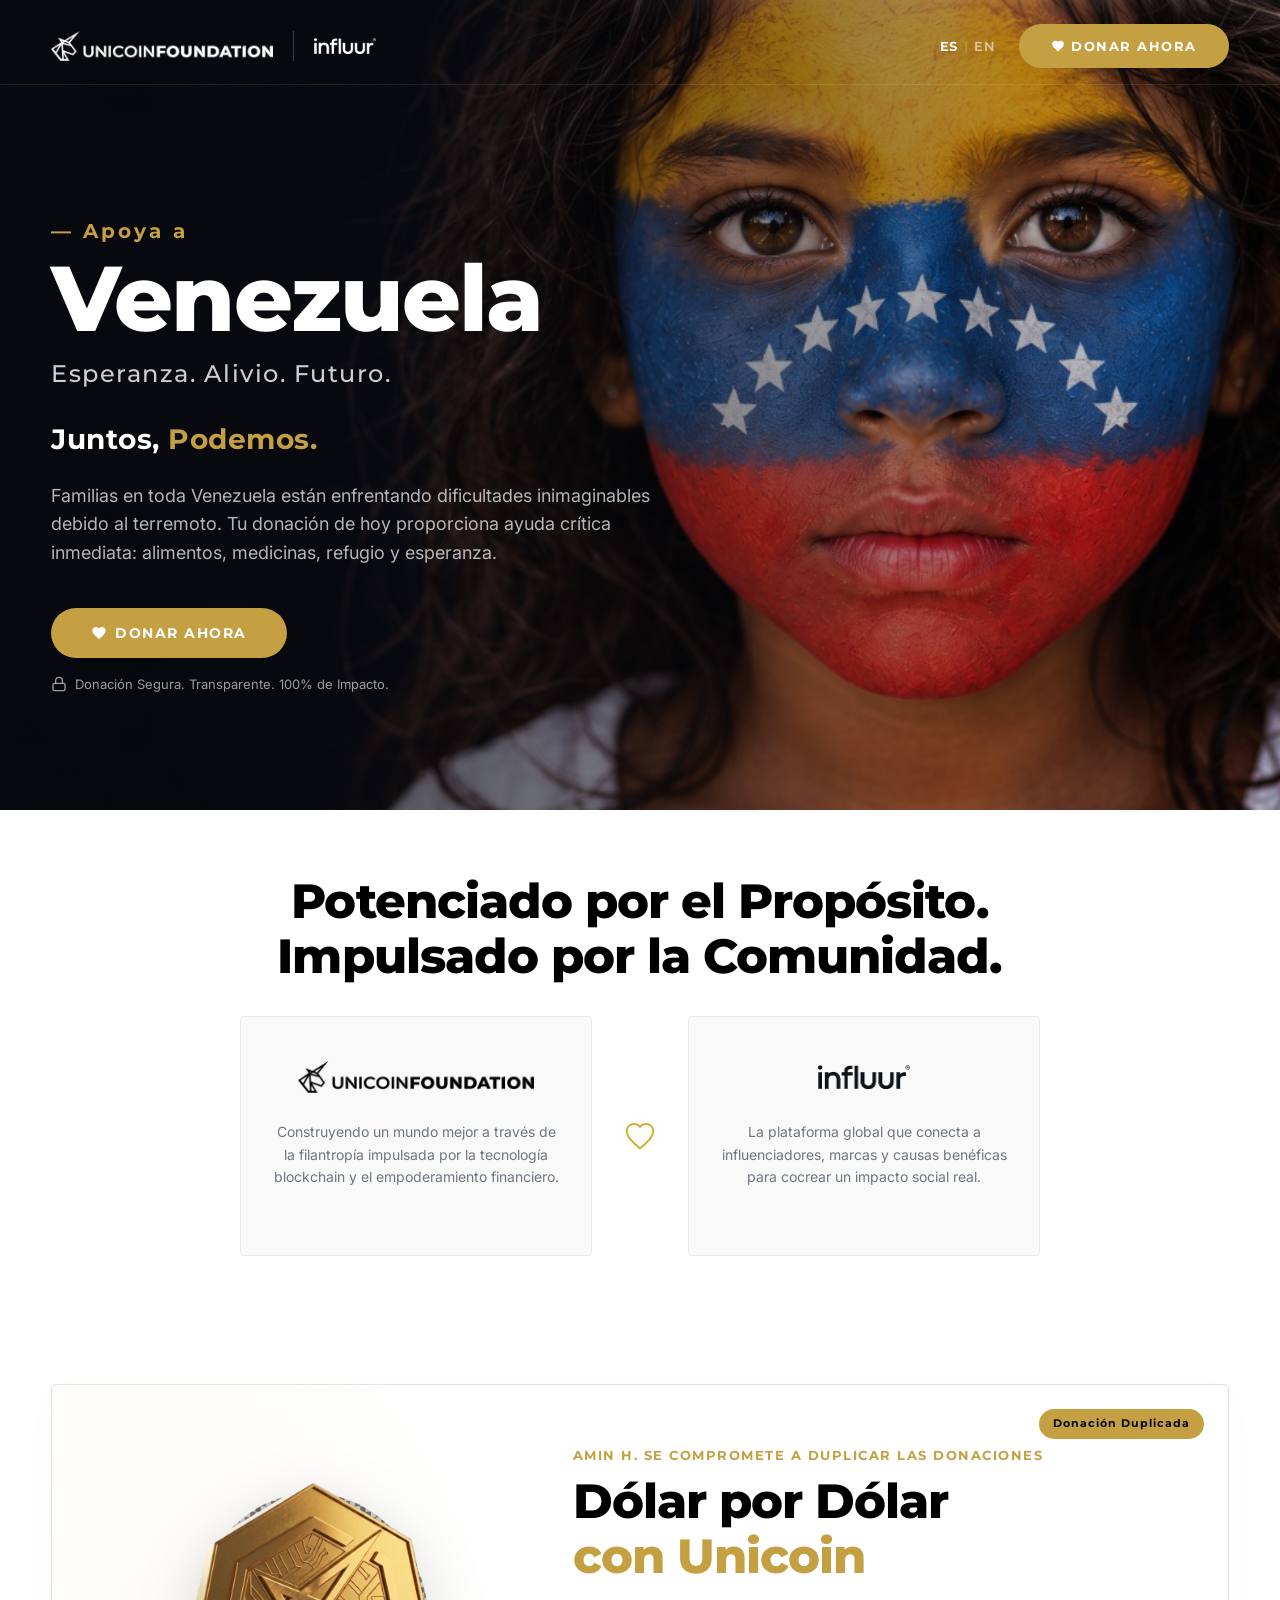
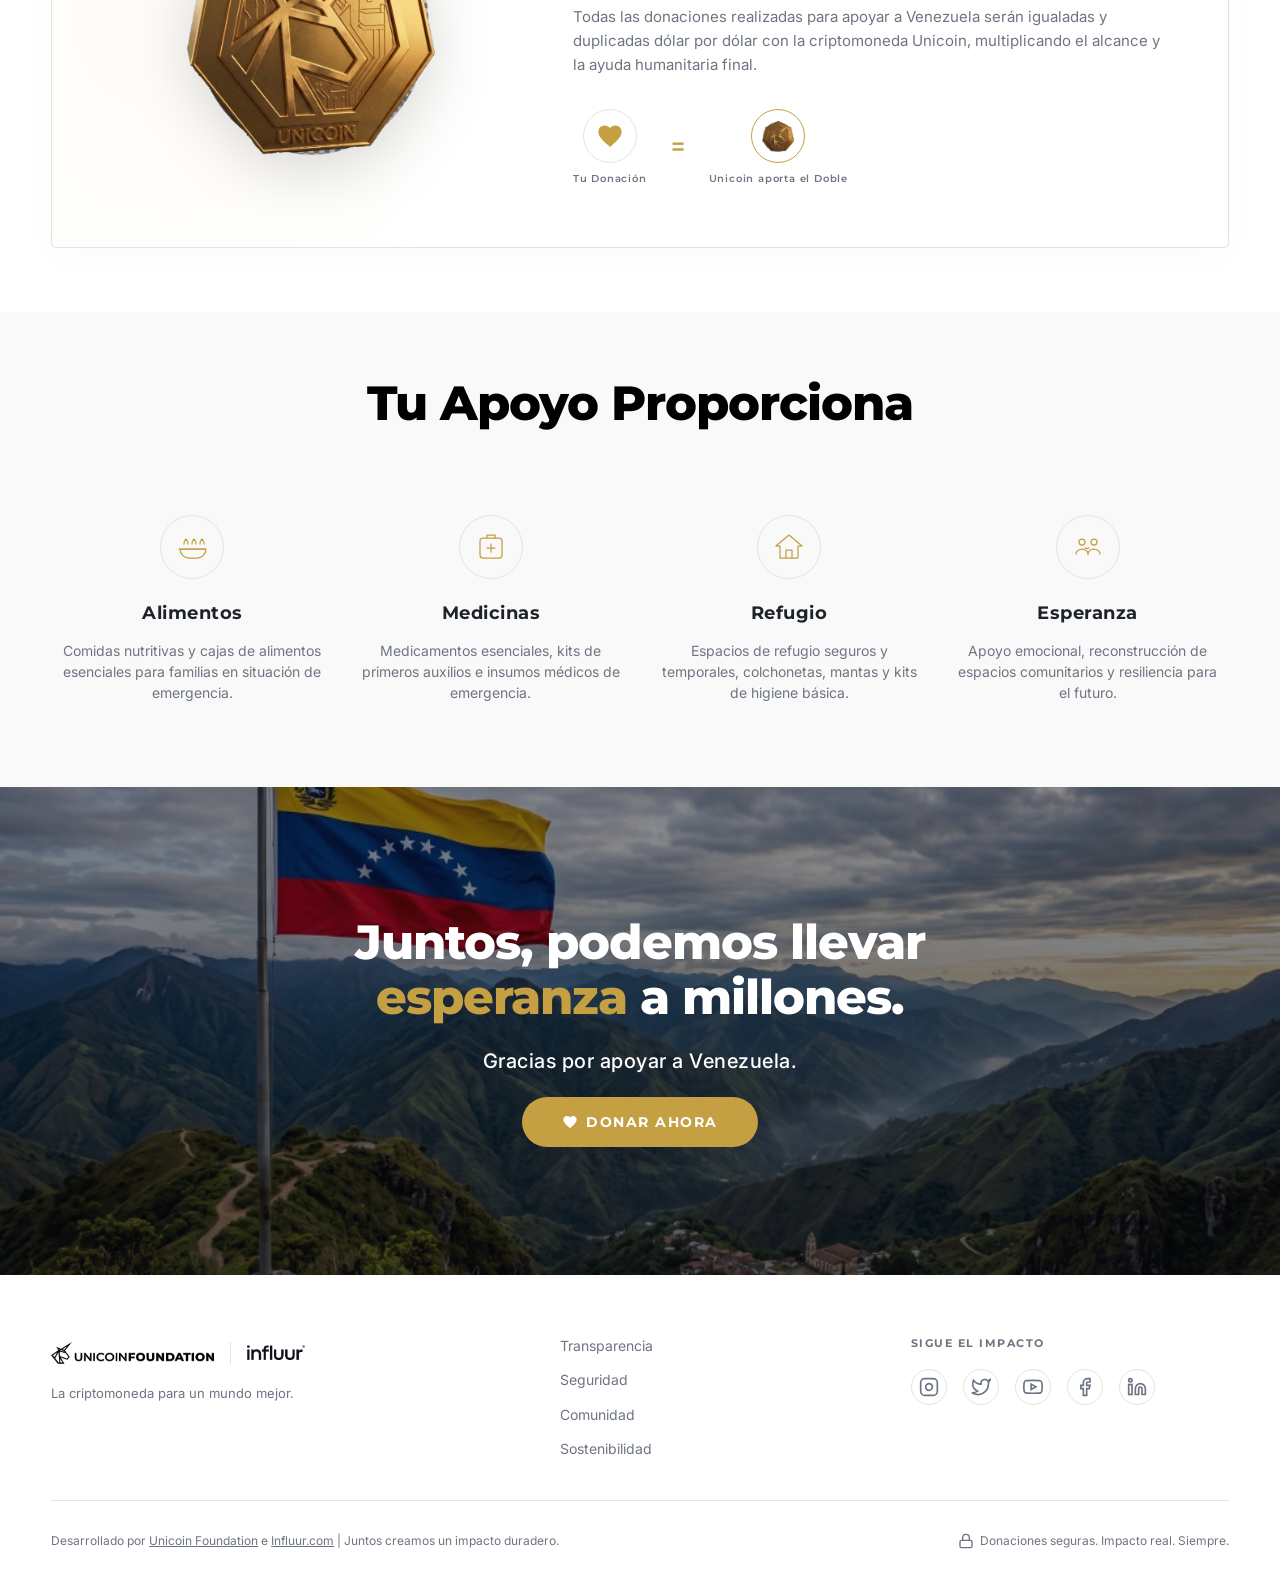
==== index.html @ dc342f46 "Rediseña las tarjetas de socios: layout vertical, alineación centrada y uso del logo limpio de Influ" ====
<!DOCTYPE html>
<html lang="es">
<head>
    <meta charset="UTF-8">
    <meta name="viewport" content="width=device-width, initial-scale=1.0">
    <title>Apoya a Venezuela | Campaña de Donaciones Terremoto</title>
    
    <!-- Premium Fonts -->
    <link rel="preconnect" href="https://fonts.googleapis.com">
    <link rel="preconnect" href="https://fonts.gstatic.com" crossorigin>
    <link href="https://fonts.googleapis.com/css2?family=Inter:wght@300;400;500;600;700&family=Montserrat:wght@400;600;700;800&family=Outfit:wght@400;500;600;700;800&family=Playfair+Display:ital,wght@1,400;1,500;1,600&display=swap" rel="stylesheet">
    
    <!-- Link styles -->
    <link rel="stylesheet" href="style.css">
</head>
<body>

    <!-- Header / Nav Bar -->
    <header class="nav-bar">
        <div class="nav-logos">
            <!-- Unicoin Foundation Logo -->
            <a href="https://unicoin.org/" target="_blank" class="logo-link">
                <img src="unicoinfoundation_logo_white.png" alt="Unicoin Foundation Logo" class="logo-unicoin-img">
            </a>
            
            <div class="logo-divider"></div>
            
            <!-- Influur Logo -->
            <a href="https://www.influur.com" target="_blank" class="logo-link logo-influur-wrapper">
                <img src="influur_logo_white.png" alt="Influur Logo" class="logo-influur-img">
            </a>
        </div>
        
        <div class="nav-actions">
            <div class="lang-selector">
                <a href="#" class="lang-option active">ES</a>
                <span class="lang-divider">|</span>
                <a href="#" class="lang-option">EN</a>
            </div>
            <button class="btn btn-primary open-modal-btn">
                <svg viewBox="0 0 24 24" fill="currentColor" width="14" height="14" style="margin-right: 6px; vertical-align: middle;"><path d="M12 21.35l-1.45-1.32C5.4 15.36 2 12.28 2 8.5 2 5.42 4.42 3 7.5 3c1.74 0 3.41.81 4.5 2.09C13.09 3.81 14.76 3 16.5 3 19.58 3 22 5.42 22 8.5c0 3.78-3.4 6.86-8.55 11.54L12 21.35z"/></svg>
                Donar Ahora
            </button>
        </div>
    </header>

    <!-- Hero Section -->
    <section class="hero-section" id="sobre-nosotros">
        <div class="hero-overlay"></div>
        <div class="hero-content container">
            <div class="hero-text-box">
                <span class="hero-pretitle">— Apoya a</span>
                <h1 class="hero-title">Venezuela</h1>
                <h2 class="hero-tagline">Esperanza. Alivio. Futuro.</h2>
                <div class="hero-highlight">Juntos, <span class="highlight-gold">Podemos.</span></div>
                <p class="hero-description">
                    Familias en toda Venezuela están enfrentando dificultades inimaginables debido al terremoto. Tu donación de hoy proporciona ayuda crítica inmediata: alimentos, medicinas, refugio y esperanza.
                </p>
                <div class="hero-actions">
                    <button class="btn btn-primary btn-large open-modal-btn">
                        <svg viewBox="0 0 24 24" fill="currentColor" width="16" height="16" style="margin-right: 8px; vertical-align: middle;"><path d="M12 21.35l-1.45-1.32C5.4 15.36 2 12.28 2 8.5 2 5.42 4.42 3 7.5 3c1.74 0 3.41.81 4.5 2.09C13.09 3.81 14.76 3 16.5 3 19.58 3 22 5.42 22 8.5c0 3.78-3.4 6.86-8.55 11.54L12 21.35z"/></svg>
                        Donar Ahora
                    </button>
                    <div class="secure-badge">
                        <svg class="secure-icon" viewBox="0 0 24 24" fill="none" stroke="currentColor" stroke-width="2">
                            <rect x="3" y="11" width="18" height="11" rx="2" ry="2"></rect>
                            <path d="M7 11V7a5 5 0 0 1 10 0v4"></path>
                        </svg>
                        <span>Donación Segura. Transparente. 100% de Impacto.</span>
                    </div>
                </div>
            </div>
        </div>
    </section>

    <!-- Partners / Powered By Section -->
    <section class="partners-section">
        <div class="container">
            <h2 class="section-subtitle">Potenciado por el Propósito.<br>Impulsado por la Comunidad.</h2>
            
            <div class="partners-grid">
                <!-- Unicoin Box -->
                <a href="https://unicoin.org/" target="_blank" class="partner-card">
                    <div class="partner-header">
                        <img src="unicoinfoundation_logo.png" alt="Unicoin Foundation Logo" class="partner-unicoin-logo">
                    </div>
                    <p class="partner-description">
                        Construyendo un mundo mejor a través de la filantropía impulsada por la tecnología blockchain y el empoderamiento financiero.
                    </p>
                </a>

                <!-- Heart Icon Divider -->
                <div class="partner-divider">
                    <svg class="divider-heart" viewBox="0 0 24 24" fill="none" stroke="#D4AF37" stroke-width="1.5">
                        <path d="M12 21.35l-1.45-1.32C5.4 15.36 2 12.28 2 8.5 2 5.42 4.42 3 7.5 3c1.74 0 3.41.81 4.5 2.09C13.09 3.81 14.76 3 16.5 3 19.58 3 22 5.42 22 8.5c0 3.78-3.4 6.86-8.55 11.54L12 21.35z"/>
                    </svg>
                </div>

                <!-- Influur Box -->
                <a href="https://www.influur.com" target="_blank" class="partner-card">
                    <div class="partner-header">
                        <img src="influur_logo_dark.png" alt="Influur Logo" class="partner-influur-logo">
                    </div>
                    <p class="partner-description">
                        La plataforma global que conecta a influenciadores, marcas y causas benéficas para cocrear un impacto social real.
                    </p>
                </a>
            </div>
        </div>
    </section>

    <!-- Donation Match / Amin H. Section -->
    <section class="match-section" id="como-funciona">
        <div class="container">
            <div class="match-container">
                <div class="match-badge">Donación Duplicada</div>
                
                <div class="match-grid">
                    <!-- Left: Unicoin Coin Image -->
                    <div class="match-image-box">
                        <img src="unicoin_coin_tilted.png" alt="Unicoin Gold Coin" class="coin-image">
                    </div>
                    
                    <!-- Right: Info -->
                    <div class="match-info-box">
                        <h3 class="match-title">Amin H. se compromete a duplicar las donaciones</h3>
                        <h4 class="match-highlight">Dólar por Dólar<br><span class="highlight-gold">con Unicoin</span></h4>
                        <p class="match-description">
                            Todas las donaciones realizadas para apoyar a Venezuela serán igualadas y duplicadas dólar por dólar con la criptomoneda Unicoin, multiplicando el alcance y la ayuda humanitaria final.
                        </p>
                        
                        <!-- Visual Diagram -->
                        <div class="match-diagram">
                            <div class="diagram-step">
                                <div class="diagram-icon-circle">
                                    <svg viewBox="0 0 24 24" fill="currentColor" width="28" height="28">
                                        <path d="M12 21.35l-1.45-1.32C5.4 15.36 2 12.28 2 8.5 2 5.42 4.42 3 7.5 3c1.74 0 3.41.81 4.5 2.09C13.09 3.81 14.76 3 16.5 3 19.58 3 22 5.42 22 8.5c0 3.78-3.4 6.86-8.55 11.54L12 21.35z"/>
                                    </svg>
                                </div>
                                <span class="diagram-label">Tu Donación</span>
                            </div>
                            
                            <div class="diagram-operator">=</div>
                            
                            <div class="diagram-step">
                                <div class="diagram-icon-circle gold-border">
                                    <img src="unicoin_coin.png" alt="Coin" class="diagram-coin-mini">
                                </div>
                                <span class="diagram-label">Unicoin aporta el Doble</span>
                            </div>
                        </div>
                    </div>
                </div>
            </div>
        </div>
    </section>

    <!-- Support Pillars Section (YOUR SUPPORT PROVIDES) -->
    <section class="support-pillars-section" id="impacto">
        <div class="container">
            <h2 class="pillars-title">Tu Apoyo Proporciona</h2>
            
            <div class="pillars-grid">
                <!-- Pillar 1: Food -->
                <div class="pillar-card">
                    <div class="pillar-icon-wrapper">
                        <!-- Custom SVG for Food (Bowl / Wheat) -->
                        <svg viewBox="0 0 64 64" fill="none" stroke="currentColor" stroke-width="2.5" class="pillar-icon">
                            <path d="M8 36c0 10 8 18 18 18h16c10 0 18-8 18-18H8z" stroke-linejoin="round"/>
                            <path d="M16 26c0-6 4-10 4-10s4 4 4 10M32 26c0-6 4-10 4-10s4 4 4 10M48 26c0-6 4-10 4-10s4 4 4 10" stroke-linecap="round" stroke-linejoin="round"/>
                            <path d="M6 36h52" stroke-linecap="round"/>
                        </svg>
                    </div>
                    <h3 class="pillar-name">Alimentos</h3>
                    <p class="pillar-description">Comidas nutritivas y cajas de alimentos esenciales para familias en situación de emergencia.</p>
                </div>

                <!-- Pillar 2: Medicine -->
                <div class="pillar-card">
                    <div class="pillar-icon-wrapper">
                        <!-- Custom SVG for Medicine (First Aid Cross / Pill) -->
                        <svg viewBox="0 0 64 64" fill="none" stroke="currentColor" stroke-width="2.5" class="pillar-icon">
                            <rect x="10" y="14" width="44" height="40" rx="6" stroke-linejoin="round"/>
                            <path d="M24 14V8h16v6M32 26v16M24 34h16" stroke-linecap="round" stroke-linejoin="round"/>
                        </svg>
                    </div>
                    <h3 class="pillar-name">Medicinas</h3>
                    <p class="pillar-description">Medicamentos esenciales, kits de primeros auxilios e insumos médicos de emergencia.</p>
                </div>

                <!-- Pillar 3: Shelter -->
                <div class="pillar-card">
                    <div class="pillar-icon-wrapper">
                        <!-- Custom SVG for Shelter (House) -->
                        <svg viewBox="0 0 64 64" fill="none" stroke="currentColor" stroke-width="2.5" class="pillar-icon">
                            <path d="M32 8L6 30h8v24h36V30h8L32 8z" stroke-linejoin="round"/>
                            <path d="M26 54V38h12v16" stroke-linecap="round" stroke-linejoin="round"/>
                        </svg>
                    </div>
                    <h3 class="pillar-name">Refugio</h3>
                    <p class="pillar-description">Espacios de refugio seguros y temporales, colchonetas, mantas y kits de higiene básica.</p>
                </div>

                <!-- Pillar 4: Hope -->
                <div class="pillar-card">
                    <div class="pillar-icon-wrapper">
                        <!-- Custom SVG for Hope (People holding hands / family) -->
                        <svg viewBox="0 0 64 64" fill="none" stroke="currentColor" stroke-width="2.5" class="pillar-icon">
                            <circle cx="20" cy="22" r="6"/>
                            <path d="M8 46c0-6 6-10 12-10s12 4 12 10" stroke-linecap="round"/>
                            <circle cx="44" cy="22" r="6"/>
                            <path d="M32 46c0-6 6-10 12-10s12 4 12 10" stroke-linecap="round"/>
                            <path d="M26 34c3 1.5 5 1.5 8 0" stroke-linecap="round"/>
                        </svg>
                    </div>
                    <h3 class="pillar-name">Esperanza</h3>
                    <p class="pillar-description">Apoyo emocional, reconstrucción de espacios comunitarios y resiliencia para el futuro.</p>
                </div>
            </div>
        </div>
    </section>



    <!-- Bottom CTA Section -->
    <section class="bottom-cta-section" id="contacto">
        <div class="cta-overlay"></div>
        <div class="container bottom-cta-container">
            <div class="cta-content">
                <h2 class="cta-title">Juntos, podemos llevar <span class="highlight-gold">esperanza</span> a millones.</h2>
                <div class="cta-handwritten">Gracias por apoyar a Venezuela.</div>
                <button class="btn btn-primary btn-large open-modal-btn">
                    <svg viewBox="0 0 24 24" fill="currentColor" width="16" height="16" style="margin-right: 8px; vertical-align: middle;"><path d="M12 21.35l-1.45-1.32C5.4 15.36 2 12.28 2 8.5 2 5.42 4.42 3 7.5 3c1.74 0 3.41.81 4.5 2.09C13.09 3.81 14.76 3 16.5 3 19.58 3 22 5.42 22 8.5c0 3.78-3.4 6.86-8.55 11.54L12 21.35z"/></svg>
                    Donar Ahora
                </button>
            </div>
        </div>
    </section>

    <!-- Footer -->
    <footer class="footer-section">
        <div class="container">
            <div class="footer-top">
                <div class="footer-brand">
                    <div class="footer-logos">
                        <!-- Unicoin Foundation Logo -->
                        <a href="https://unicoin.org/" target="_blank" class="footer-logo-link">
                            <img src="unicoinfoundation_logo.png" alt="Unicoin Foundation Logo" class="footer-logo-unicoin-img">
                        </a>
                        
                        <div class="footer-logo-divider"></div>
                        
                        <!-- Influur Logo -->
                        <a href="https://www.influur.com" target="_blank" class="footer-logo-link footer-logo-influur-wrapper">
                            <img src="influur_logo_dark.png" alt="Influur Logo" class="footer-logo-influur-img">
                        </a>
                    </div>
                    <p class="footer-tagline">La criptomoneda para un mundo mejor.</p>
                </div>
                
                <div class="footer-links-grid">
                    <a href="#">Transparencia</a>
                    <a href="#">Seguridad</a>
                    <a href="#">Comunidad</a>
                    <a href="#">Sostenibilidad</a>
                </div>
                
                <div class="footer-socials">
                    <span class="socials-title">SIGUE EL IMPACTO</span>
                    <div class="social-icons">
                        <a href="#" aria-label="Instagram">
                            <svg viewBox="0 0 24 24" fill="none" stroke="currentColor" stroke-width="2" width="20" height="20">
                                <rect x="2" y="2" width="20" height="20" rx="5" ry="5"></rect>
                                <path d="M16 11.37A4 4 0 1 1 12.63 8 4 4 0 0 1 16 11.37z"></path>
                                <line x1="17.5" y1="6.5" x2="17.51" y2="6.5"></line>
                            </svg>
                        </a>
                        <a href="#" aria-label="Twitter">
                            <svg viewBox="0 0 24 24" fill="none" stroke="currentColor" stroke-width="2" width="20" height="20">
                                <path d="M23 3a10.9 10.9 0 0 1-3.14 1.53 4.48 4.48 0 0 0-7.86 3v1A10.66 10.66 0 0 1 3 4s-4 9 5 13a11.64 11.64 0 0 1-7 2c9 5 20 0 20-11.5a4.5 4.5 0 0 0-.08-.83A7.72 7.72 0 0 0 23 3z"></path>
                            </svg>
                        </a>
                        <a href="#" aria-label="YouTube">
                            <svg viewBox="0 0 24 24" fill="none" stroke="currentColor" stroke-width="2" width="20" height="20">
                                <path d="M22.54 6.42a2.78 2.78 0 0 0-1.95-1.96C18.88 4 12 4 12 4s-6.88 0-8.59.46a2.78 2.78 0 0 0-1.95 1.96A29 29 0 0 0 1 11.75a29 29 0 0 0 .46 5.33A2.78 2.78 0 0 0 3.41 19c1.71.46 8.59.46 8.59.46s6.88 0 8.59-.46a2.78 2.78 0 0 0 1.95-1.96 29 29 0 0 0 .46-5.33 29 29 0 0 0-.46-5.33z"></path>
                                <polygon points="9.75 15.02 15.5 11.75 9.75 8.48 9.75 15.02"></polygon>
                            </svg>
                        </a>
                        <a href="#" aria-label="Facebook">
                            <svg viewBox="0 0 24 24" fill="none" stroke="currentColor" stroke-width="2" width="20" height="20">
                                <path d="M18 2h-3a5 5 0 0 0-5 5v3H7v4h3v8h4v-8h3l1-4h-4V7a1 1 0 0 1 1-1h3z"></path>
                            </svg>
                        </a>
                        <a href="#" aria-label="LinkedIn">
                            <svg viewBox="0 0 24 24" fill="none" stroke="currentColor" stroke-width="2" width="20" height="20">
                                <path d="M16 8a6 6 0 0 1 6 6v7h-4v-7a2 2 0 0 0-2-2 2 2 0 0 0-2 2v7h-4v-7a6 6 0 0 1 6-6z"></path>
                                <rect x="2" y="9" width="4" height="12"></rect>
                                <circle cx="4" cy="4" r="2"></circle>
                            </svg>
                        </a>
                    </div>
                </div>
            </div>
            
            <div class="footer-bottom">
                <p class="footer-credits">Desarrollado por <a href="https://unicoin.org" target="_blank" style="text-decoration: underline;">Unicoin Foundation</a> e <a href="https://www.influur.com" target="_blank" style="text-decoration: underline;">Influur.com</a> | Juntos creamos un impacto duradero.</p>
                <div class="footer-secure-badge">
                    <svg viewBox="0 0 24 24" fill="none" stroke="currentColor" stroke-width="2" width="16" height="16">
                        <rect x="3" y="11" width="18" height="11" rx="2" ry="2"></rect>
                        <path d="M7 11V7a5 5 0 0 1 10 0v4"></path>
                    </svg>
                    <span>Donaciones seguras. Impacto real. Siempre.</span>
                </div>
            </div>
        </div>
    </footer>

    <!-- Interactive Donation Modal -->
    <div class="donation-modal-overlay" id="donationModal">
        <div class="donation-modal">
            <button class="close-modal-btn-x" aria-label="Cerrar modal">&times;</button>
            
            <div class="modal-header">
                <h3>Tu Donación se Duplica</h3>
                <p>Ingresa un monto para ver el impacto de tu donación y el aporte igualado por Unicoin.</p>
            </div>
            
            <form class="donation-form" id="donationForm">
                <!-- Amount Selector -->
                <div class="amount-selector-group">
                    <label class="form-label">Monto a Donar (USD)</label>
                    <div class="amount-presets">
                        <button type="button" class="preset-btn" data-amount="25">$25</button>
                        <button type="button" class="preset-btn active" data-amount="50">$50</button>
                        <button type="button" class="preset-btn" data-amount="100">$100</button>
                        <button type="button" class="preset-btn" data-amount="250">$250</button>
                        <button type="button" class="preset-btn" data-amount="500">$500</button>
                    </div>
                    
                    <div class="custom-amount-wrapper">
                        <span class="currency-symbol">$</span>
                        <input type="number" id="customAmountInput" class="custom-amount-input" value="50" min="5" placeholder="Otro monto">
                    </div>
                </div>
                
                <!-- Match Display Live -->
                <div class="modal-match-box">
                    <div class="match-row">
                        <span>Tu donación:</span>
                        <span class="match-val" id="userDonationVal">$50.00 USD</span>
                    </div>
                    <div class="match-row divider">
                        <span>Aporte Unicoin (Match):</span>
                        <span class="match-val gold" id="unicoinMatchVal">+ 100.00 UNIC</span>
                    </div>
                    <div class="match-row total">
                        <span>Impacto Total Multiplicado:</span>
                        <span class="match-val highlight" id="totalImpactVal">$100.00 USD</span>
                    </div>
                </div>

                <!-- Personal Info -->
                <div class="personal-info-group">
                    <label class="form-label">Datos de Contacto</label>
                    <div class="form-row">
                        <div class="form-col">
                            <input type="text" id="fullName" class="form-input" placeholder="Nombre completo (Full Name)" required>
                        </div>
                        <div class="form-col">
                            <input type="email" id="emailAddress" class="form-input" placeholder="Correo electrónico (Email Address)" required>
                        </div>
                    </div>
                    <div class="form-row" style="margin-top: 12px;">
                        <div class="form-col">
                            <input type="text" id="country" class="form-input" placeholder="País (Country)" required>
                        </div>
                        <div class="form-col">
                            <input type="tel" id="phoneNumber" class="form-input" placeholder="Teléfono (Phone Number)" required>
                        </div>
                    </div>
                </div>

                <button type="submit" class="btn btn-primary w-full btn-large" style="margin-top: 20px;">Proceder al Pago con PayPal</button>
                <p class="modal-disclaimer">Al continuar, serás redirigido a PayPal para completar tu donación de forma segura. Amin H. y Unicoin Foundation duplicarán el monto registrado.</p>
            </form>
        </div>
    </div>

    <!-- Success Feedback Overlay -->
    <div class="success-overlay" id="successOverlay">
        <div class="success-box">
            <svg class="success-check-icon" viewBox="0 0 24 24" fill="none" stroke="currentColor" stroke-width="3">
                <polyline points="20 6 9 17 4 12"></polyline>
            </svg>
            <h3>¡Muchas gracias por tu apoyo!</h3>
            <p>Tu donación ha sido registrada. Amin H. y Unicoin Foundation duplicarán el monto para potenciar el impacto en Venezuela.</p>
            <button class="btn btn-primary" id="closeSuccessBtn">Aceptar</button>
        </div>
    </div>

    <!-- Script file link -->
    <script src="script.js"></script>
</body>
</html>
---- style.css ----
/* ==========================================================================
   VENEZUELA EARTHQUAKE DONATIONS LANDING PAGE - PREMIUM DESIGN SYSTEM
   ========================================================================== */

/* --- CSS VARIABLES & TOKENS --- */
:root {
    /* Color Palette - Light Theme */
    --color-dark-bg: #ffffff;      /* Pure white */
    --color-dark-card: #f9f9f9;    /* Light grey */
    --color-light-bg: #f9f9f9;     /* Light grey */
    --color-light-card: #ffffff;   /* Pure white */
    
    --color-gold: #c5a043;         /* Refined gold (slightly darker for readability on white background) */
    --color-gold-hover: #b48f32;   /* Hover state gold */
    --color-gold-glow: rgba(197, 160, 67, 0.15);
    --color-pink: #f03e80;         /* Influur brand pink */
    
    --color-text-light: #1e2229;   /* Text on main background is now dark */
    --color-text-muted-light: #6e7582; /* Muted text */
    --color-text-dark: #1e2229;
    --color-text-muted-dark: #6e7582;
    --color-border-dark: #e6e9f0;  /* Borders are now light grey */
    --color-border-light: #e6e3dd;

    /* Fonts */
    --font-title: 'Montserrat', -apple-system, BlinkMacSystemFont, "Segoe UI", Roboto, sans-serif;
    --font-body: 'Inter', -apple-system, BlinkMacSystemFont, "Segoe UI", Roboto, sans-serif;
    --font-serif: 'Playfair Display', Georgia, serif;

    /* Spacing System */
    --space-xs: 0.5rem;   /* 8px */
    --space-sm: 1rem;     /* 16px */
    --space-md: 2rem;     /* 32px */
    --space-lg: 4rem;     /* 64px */
    --space-xl: 8rem;     /* 128px */
    
    /* Misc */
    --radius-sm: 5px;
    --radius-md: 5px;
    --radius-lg: 5px;
    --radius-full: 9999px;
    --transition-smooth: all 0.4s cubic-bezier(0.16, 1, 0.3, 1);
    --layout-max-width: 1400px;
}

/* --- RESET & GENERAL STYLES --- */
*, *::before, *::after {
    box-sizing: border-box;
    margin: 0;
    padding: 0;
}

html {
    font-family: var(--font-body);
    background-color: var(--color-dark-bg);
    color: var(--color-text-light);
    line-height: 1.6;
    -webkit-font-smoothing: antialiased;
    -moz-osx-font-smoothing: grayscale;
    scroll-behavior: smooth;
}

body {
    overflow-x: hidden;
}

a {
    color: inherit;
    text-decoration: none;
    transition: var(--transition-smooth);
}

img {
    max-width: 100%;
    height: auto;
    display: block;
}

button, input, select {
    font-family: inherit;
}

/* --- LAYOUT UTILITIES --- */
.container {
    width: 100%;
    max-width: var(--layout-max-width);
    margin: 0 auto;
    padding: 0 4vw;
}

.w-full {
    width: 100%;
}

/* --- BUTTONS --- */
.btn {
    display: inline-flex;
    align-items: center;
    justify-content: center;
    padding: 14px 32px;
    border-radius: 9999px;
    font-family: var(--font-title);
    font-size: 13px;
    font-weight: 700;
    letter-spacing: 1.5px;
    text-transform: uppercase;
    border: none;
    cursor: pointer;
    transition: var(--transition-smooth);
}

.btn-primary {
    background-color: var(--color-gold);
    color: #ffffff;
}

.btn-primary:hover {
    background-color: var(--color-gold-hover);
    transform: translateY(-2px);
    box-shadow: 0 10px 25px rgba(197, 160, 67, 0.2);
}

.btn-primary:active {
    transform: translateY(0);
}

.btn-large {
    padding: 16px 40px;
    font-size: 14px;
}

/* --- HEADER & NAVIGATION --- */
.nav-bar {
    position: absolute;
    top: 0;
    left: 0;
    width: 100%;
    display: flex;
    justify-content: space-between;
    align-items: center;
    padding: 24px 4vw 16px;
    z-index: 100;
    background-color: transparent;
    border-bottom: 1px solid rgba(255, 255, 255, 0.1);
}

.nav-logos {
    display: flex;
    align-items: center;
    gap: var(--space-sm);
}

.logo-unicoin-img {
    height: 30px;
    width: auto;
    filter: none;
}

.partner-unicoin-logo {
    height: 32px;
    width: auto;
}

.logo-divider {
    width: 1px;
    height: 30px;
    background-color: rgba(255, 255, 255, 0.2);
    margin: 0 4px;
}

.logo-influur-wrapper {
    display: flex;
    align-items: center;
    text-decoration: none;
}

.logo-influur-img {
    height: 16px;
    width: auto;
}

.nav-actions {
    display: flex;
    align-items: center;
    gap: 24px;
}

.lang-selector {
    display: flex;
    align-items: center;
    gap: 6px;
    font-family: var(--font-title);
    font-size: 13px;
    font-weight: 600;
    letter-spacing: 0.5px;
}

.lang-option {
    color: rgba(255, 255, 255, 0.6);
    text-decoration: none;
    transition: var(--transition-smooth);
    cursor: pointer;
}

.lang-option:hover, 
.lang-option.active {
    color: #ffffff;
    font-weight: 700;
}

.lang-divider {
    color: rgba(255, 255, 255, 0.2);
    user-select: none;
}

/* --- HERO SECTION --- */
.hero-section {
    position: relative;
    min-height: 90vh;
    background-color: #07090e;
    background-image: url('child_flag.jpg');
    background-size: cover;
    background-position: right center;
    background-repeat: no-repeat;
    display: flex;
    align-items: center;
    padding-top: 100px; /* space for absolute navbar */
}

.hero-overlay {
    position: absolute;
    top: 0; left: 0; right: 0; bottom: 0;
    background: linear-gradient(90deg, 
        rgba(7, 9, 14, 0.85) 0%, 
        rgba(7, 9, 14, 0.5) 50%, 
        rgba(7, 9, 14, 0.15) 100%
    );
    z-index: 1;
}

.hero-content {
    position: relative;
    z-index: 2;
    width: 100%;
}

.hero-text-box {
    max-width: 650px;
}

.hero-pretitle {
    font-family: var(--font-title);
    font-weight: 700;
    font-size: 20px;
    letter-spacing: 3px;
    color: var(--color-gold);
    display: block;
    margin-bottom: 8px;
}

.hero-title {
    font-family: var(--font-title);
    font-weight: 800;
    font-size: clamp(52px, 8vw, 92px);
    line-height: 0.95;
    letter-spacing: -2px;
    margin-bottom: 12px;
    color: #ffffff;
}

.hero-tagline {
    font-family: var(--font-title);
    font-weight: 500;
    font-size: clamp(16px, 2.5vw, 24px);
    letter-spacing: 1.5px;
    color: rgba(255, 255, 255, 0.8);
    margin-bottom: 24px;
}

.hero-highlight {
    font-family: var(--font-title);
    font-weight: 700;
    font-size: clamp(20px, 3vw, 28px);
    color: #ffffff;
    margin-bottom: 20px;
    letter-spacing: 0.5px;
}

.highlight-gold {
    color: var(--color-gold);
}

.hero-description {
    font-size: clamp(15px, 1.8vw, 18px);
    color: rgba(255, 255, 255, 0.7);
    margin-bottom: 40px;
    line-height: 1.6;
}

.hero-actions {
    display: flex;
    flex-direction: column;
    gap: 16px;
    align-items: flex-start;
}

.secure-badge {
    display: flex;
    align-items: center;
    gap: 8px;
    font-size: 13px;
    color: rgba(255, 255, 255, 0.6);
}

.secure-icon {
    width: 16px;
    height: 16px;
}

/* --- PARTNERS SECTION --- */
.partners-section {
    padding: var(--space-lg) 0;
    background-color: var(--color-dark-bg);
}

.section-subtitle {
    font-family: var(--font-title);
    font-weight: 600;
    font-size: 13px;
    letter-spacing: 1.5px;
    color: var(--color-gold);
    text-align: center;
    margin-bottom: var(--space-md);
}

.partners-grid {
    display: flex;
    align-items: center;
    justify-content: center;
    gap: var(--space-md);
    max-width: 800px;
    margin: 0 auto;
}

.partner-card {
    display: flex;
    flex-direction: column;
    align-items: center;
    text-align: center;
    flex: 1;
    background-color: var(--color-dark-card);
    border: 1px solid var(--color-border-dark);
    padding: 40px 32px;
    border-radius: var(--radius-md);
    transition: var(--transition-smooth);
    min-height: 240px;
    text-decoration: none;
}

.partner-card:hover {
    border-color: var(--color-gold);
    transform: translateY(-4px);
    box-shadow: 0 10px 20px rgba(0, 0, 0, 0.03);
}

.partner-header {
    display: flex;
    align-items: center;
    justify-content: center;
    width: 100%;
    height: 40px;
    margin-bottom: 24px;
}

.partner-influur-logo {
    height: 24px;
    width: auto;
}

.partner-description {
    font-size: 14px;
    color: var(--color-text-muted-dark);
    line-height: 1.6;
}

.partner-divider {
    display: flex;
    align-items: center;
    justify-content: center;
}

.divider-heart {
    width: 32px;
    height: 32px;
    filter: drop-shadow(0 0 6px var(--color-gold-glow));
}

/* --- MATCH / AMIN H. SECTION --- */
.match-section {
    padding: var(--space-lg) 0;
    background-color: #ffffff;
}

.match-container {
    background-color: #ffffff;
    border: 1px solid var(--color-border-light);
    border-radius: var(--radius-lg);
    padding: 60px;
    position: relative;
    overflow: hidden;
    box-shadow: 0 10px 40px rgba(0, 0, 0, 0.02);
}

.match-container::before {
    content: '';
    position: absolute;
    top: -50%; left: -20%;
    width: 60%; height: 200%;
    background: radial-gradient(circle, rgba(226, 192, 103, 0.05) 0%, transparent 60%);
    pointer-events: none;
}

.match-badge {
    position: absolute;
    top: 24px;
    right: 24px;
    background-color: var(--color-gold);
    color: #07090e;
    font-family: var(--font-title);
    font-size: 11px;
    font-weight: 700;
    letter-spacing: 1px;
    padding: 6px 14px;
    border-radius: var(--radius-full);
}

.match-grid {
    display: grid;
    grid-template-columns: 1fr 1.5fr;
    gap: var(--space-lg);
    align-items: center;
}

.match-image-box {
    display: flex;
    justify-content: center;
    align-items: center;
}

.coin-image {
    width: 280px;
    height: 280px;
    object-fit: contain;
    filter: drop-shadow(0 15px 30px rgba(0, 0, 0, 0.15));
    animation: float 6s ease-in-out infinite;
}

@keyframes float {
    0%, 100% { transform: translateY(0); }
    50% { transform: translateY(-12px); }
}

.match-info-box {
    display: flex;
    flex-direction: column;
    justify-content: center;
}

.match-title {
    font-family: var(--font-title);
    font-weight: 700;
    font-size: 13px;
    letter-spacing: 1.5px;
    text-transform: uppercase;
    margin-bottom: 8px;
    color: var(--color-gold);
}

.match-highlight {
    font-family: var(--font-title);
    font-weight: 800;
    font-size: clamp(24px, 4vw, 36px);
    color: var(--color-text-dark);
    margin-bottom: 20px;
}

.match-description {
    font-size: 15px;
    color: var(--color-text-muted-dark);
    margin-bottom: 32px;
    line-height: 1.6;
}

/* Match Diagram */
.match-diagram {
    display: flex;
    align-items: center;
    gap: var(--space-sm);
    background-color: transparent;
    border: none;
    padding: 0;
    width: fit-content;
    box-shadow: none;
}

.diagram-step {
    display: flex;
    flex-direction: column;
    align-items: center;
    gap: 8px;
}

.diagram-icon-circle {
    width: 54px;
    height: 54px;
    border-radius: 50%;
    background-color: #ffffff;
    border: 1.5px solid var(--color-border-light);
    display: flex;
    align-items: center;
    justify-content: center;
    color: var(--color-gold);
}

.diagram-icon-circle.gold-border {
    border-color: var(--color-gold);
}

.diagram-coin-mini {
    width: 32px;
    height: 32px;
}

.diagram-label {
    font-family: var(--font-title);
    font-size: 10px;
    font-weight: 600;
    letter-spacing: 0.8px;
    color: var(--color-text-muted-dark);
}

.diagram-operator {
    font-family: var(--font-title);
    font-size: 24px;
    font-weight: 600;
    color: var(--color-gold);
    margin: 0 8px;
}

/* --- SUPPORT PILLARS SECTION --- */
.support-pillars-section {
    padding: var(--space-lg) 0;
    background-color: var(--color-light-bg);
    color: var(--color-text-dark);
}

.pillars-title {
    font-family: var(--font-title);
    font-weight: 700;
    font-size: clamp(28px, 4vw, 42px);
    text-align: center;
    margin-bottom: var(--space-lg);
    letter-spacing: -0.5px;
    color: var(--color-text-dark);
}

.pillars-grid {
    display: grid;
    grid-template-columns: repeat(4, 1fr);
    gap: var(--space-sm);
}

.pillar-card {
    background-color: transparent;
    border: none;
    border-radius: 0;
    padding: 20px 10px;
    text-align: center;
    transition: var(--transition-smooth);
}

.pillar-card:hover {
    transform: translateY(-4px);
}

.pillar-icon-wrapper {
    width: 64px;
    height: 64px;
    border-radius: 50%;
    background-color: transparent;
    border: 1.5px solid var(--color-border-light);
    color: var(--color-gold);
    display: flex;
    align-items: center;
    justify-content: center;
    margin: 0 auto 20px;
    transition: var(--transition-smooth);
}

.pillar-card:hover .pillar-icon-wrapper {
    background-color: var(--color-gold);
    border-color: var(--color-gold);
    color: #ffffff;
}

.pillar-icon {
    width: 32px;
    height: 32px;
}

.pillar-name {
    font-family: var(--font-title);
    font-weight: 700;
    font-size: 18px;
    letter-spacing: 0.5px;
    margin-bottom: 12px;
    color: var(--color-text-dark);
}

.pillar-description {
    font-size: 14px;
    color: var(--color-text-muted-dark);
    line-height: 1.5;
}

/* --- BOTTOM CTA SECTION --- */
.bottom-cta-section {
    position: relative;
    padding: var(--space-xl) 0;
    background-image: url('mountains_flag.jpg');
    background-size: cover;
    background-position: center;
    text-align: center;
    min-height: 480px;
    display: flex;
    align-items: center;
    justify-content: center;
    background-color: #07090e;
    color: #ffffff;
}

.cta-overlay {
    position: absolute;
    top: 0; left: 0; right: 0; bottom: 0;
    background: linear-gradient(180deg, 
        rgba(7, 9, 14, 0.45) 0%, 
        rgba(7, 9, 14, 0.65) 100%
    );
    z-index: 1;
}

.cta-content {
    position: relative;
    z-index: 2;
    max-width: 800px;
    margin: 0 auto;
    display: flex;
    flex-direction: column;
    align-items: center;
    gap: 20px;
}

.cta-title {
    font-family: var(--font-title);
    font-weight: 800;
    font-size: clamp(28px, 4.5vw, 48px);
    line-height: 1.15;
    color: #ffffff;
    margin: 0;
}

.cta-handwritten {
    font-family: var(--font-body);
    font-style: normal;
    font-weight: 500;
    font-size: clamp(16px, 2vw, 20px);
    color: #ffffff;
    margin: 0;
    letter-spacing: 0.5px;
}

/* --- FOOTER --- */
.footer-section {
    background-color: #ffffff;
    padding: 60px 0 30px;
}

.footer-top {
    display: grid;
    grid-template-columns: 1.5fr 1fr 1fr;
    gap: var(--space-md);
    margin-bottom: 40px;
    align-items: start;
}

.footer-brand {
    display: flex;
    flex-direction: column;
    gap: 12px;
}

.footer-logos {
    display: flex;
    align-items: center;
    gap: 16px;
    height: 36px;
}

.footer-logo-link {
    display: flex;
    align-items: center;
}

.footer-logo-unicoin-img {
    height: 22px;
    width: auto;
    display: block;
}

.footer-logo-divider {
    width: 1px;
    height: 22px;
    background-color: var(--color-border-light);
    margin: 0;
}

.footer-logo-influur-wrapper {
    display: flex;
    align-items: center;
    text-decoration: none;
}

.footer-logo-influur-img {
    height: 15px;
    width: auto;
    display: block;
}

.footer-tagline {
    font-size: 13px;
    color: var(--color-text-muted-dark);
}

.footer-links-grid {
    display: flex;
    flex-direction: column;
    gap: 12px;
}

.footer-links-grid a {
    font-size: 14px;
    color: var(--color-text-muted-dark);
    text-decoration: none;
    transition: var(--transition-smooth);
}

.footer-links-grid a:hover {
    color: var(--color-gold);
}

.footer-socials {
    display: flex;
    flex-direction: column;
    gap: 16px;
}

.socials-title {
    font-family: var(--font-title);
    font-size: 11px;
    font-weight: 700;
    letter-spacing: 1.5px;
    color: var(--color-text-muted-dark);
}

.social-icons {
    display: flex;
    gap: 16px;
}

.social-icons a {
    color: var(--color-text-muted-dark);
    display: flex;
    align-items: center;
    justify-content: center;
    width: 36px;
    height: 36px;
    border-radius: 50%;
    background-color: #ffffff;
    border: 1px solid var(--color-border-light);
    transition: var(--transition-smooth);
}

.social-icons a:hover {
    color: var(--color-gold);
    border-color: var(--color-gold);
    transform: translateY(-2px);
}

.footer-bottom {
    display: flex;
    justify-content: space-between;
    align-items: center;
    border-top: 1px solid var(--color-border-light);
    padding-top: 30px;
}

.footer-credits {
    font-size: 12px;
    color: var(--color-text-muted-dark);
}

.footer-secure-badge {
    display: flex;
    align-items: center;
    gap: 6px;
    font-size: 12px;
    color: var(--color-text-muted-dark);
}

/* --- INTERACTIVE MODAL --- */
.donation-modal-overlay {
    position: fixed;
    top: 0; left: 0; right: 0; bottom: 0;
    background-color: rgba(255, 255, 255, 0.8);
    backdrop-filter: blur(8px);
    -webkit-backdrop-filter: blur(8px);
    z-index: 1000;
    display: flex;
    align-items: center;
    justify-content: center;
    opacity: 0;
    pointer-events: none;
    transition: opacity 0.3s ease;
    padding: 20px;
}

.donation-modal-overlay.active {
    opacity: 1;
    pointer-events: auto;
}

.donation-modal {
    background-color: #ffffff;
    border: 1px solid var(--color-border-dark);
    border-radius: var(--radius-lg);
    width: 100%;
    max-width: 580px;
    padding: 40px;
    position: relative;
    max-height: 90vh;
    overflow-y: auto;
    transform: translateY(20px);
    transition: transform 0.3s ease;
    box-shadow: 0 30px 60px rgba(0, 0, 0, 0.1);
}

.donation-modal-overlay.active .donation-modal {
    transform: translateY(0);
}

.close-modal-btn-x {
    position: absolute;
    top: 20px;
    right: 20px;
    background: transparent;
    border: none;
    font-size: 28px;
    color: var(--color-text-muted-light);
    cursor: pointer;
    line-height: 1;
}

.close-modal-btn-x:hover {
    color: var(--color-text-light);
}

.modal-header {
    margin-bottom: 24px;
}

.modal-header h3 {
    font-family: var(--font-title);
    font-weight: 800;
    font-size: 24px;
    color: var(--color-gold);
    margin-bottom: 6px;
}

.modal-header p {
    font-size: 14px;
    color: var(--color-text-muted-light);
}

/* Form Styles */
.donation-form {
    display: flex;
    flex-direction: column;
    gap: 20px;
}

.form-label {
    font-family: var(--font-title);
    font-size: 13px;
    font-weight: 600;
    letter-spacing: 0.8px;
    color: var(--color-text-light);
    display: block;
    margin-bottom: 10px;
}

.amount-presets {
    display: grid;
    grid-template-columns: repeat(5, 1fr);
    gap: 8px;
    margin-bottom: 12px;
}

.preset-btn {
    background-color: #f4f5f8;
    border: 1px solid var(--color-border-dark);
    color: var(--color-text-light);
    font-family: var(--font-title);
    font-weight: 600;
    padding: 12px;
    border-radius: var(--radius-sm);
    cursor: pointer;
    transition: var(--transition-smooth);
}

.preset-btn:hover {
    border-color: var(--color-gold);
    background-color: #eaecef;
}

.preset-btn.active {
    background-color: var(--color-gold);
    color: #ffffff;
    border-color: var(--color-gold);
}

.custom-amount-wrapper {
    position: relative;
    display: flex;
    align-items: center;
}

.currency-symbol {
    position: absolute;
    left: 16px;
    font-family: var(--font-title);
    font-weight: 700;
    font-size: 18px;
    color: var(--color-text-muted-light);
}

.custom-amount-input {
    width: 100%;
    background-color: #ffffff;
    border: 1px solid var(--color-border-dark);
    border-radius: var(--radius-sm);
    padding: 14px 16px 14px 36px;
    font-family: var(--font-title);
    font-weight: 700;
    font-size: 18px;
    color: var(--color-text-light);
    outline: none;
    transition: var(--transition-smooth);
}

.custom-amount-input:focus {
    border-color: var(--color-gold);
}

/* Match Calculation Box */
.modal-match-box {
    background-color: #f8f9fa;
    border: 1px solid var(--color-border-dark);
    border-radius: var(--radius-md);
    padding: 16px 20px;
    display: flex;
    flex-direction: column;
    gap: 8px;
}

.match-row {
    display: flex;
    justify-content: space-between;
    font-size: 13px;
    color: var(--color-text-muted-light);
}

.match-row.divider {
    border-bottom: 1px solid var(--color-border-dark);
    padding-bottom: 8px;
    margin-bottom: 4px;
}

.match-val {
    font-family: var(--font-title);
    font-weight: 700;
}

.match-val.gold {
    color: var(--color-gold);
}

.match-row.total {
    font-size: 15px;
    color: var(--color-text-light);
    font-weight: 600;
}

.match-val.highlight {
    font-size: 18px;
    color: var(--color-gold);
    text-shadow: 0 0 8px rgba(226, 192, 103, 0.3);
}

/* Payment Methods Grid */
.payment-grid {
    display: grid;
    grid-template-columns: repeat(2, 1fr);
    gap: 10px;
}

.payment-card {
    background-color: #f4f5f8;
    border: 1px solid var(--color-border-dark);
    border-radius: var(--radius-sm);
    padding: 14px;
    display: flex;
    align-items: center;
    gap: 10px;
    cursor: pointer;
    transition: var(--transition-smooth);
    user-select: none;
}

.payment-card input {
    display: none;
}

.payment-card:hover {
    border-color: var(--color-gold);
    background-color: #eaecef;
}

.payment-card.active {
    border-color: var(--color-gold);
    background-color: rgba(197, 160, 67, 0.08);
}

.payment-card span {
    font-size: 13px;
    font-weight: 500;
}

.zelle-text {
    font-family: var(--font-title);
    font-weight: 700;
    color: #7414ca; /* Zelle Purple */
    font-size: 15px;
}

/* Personal Info Inputs */
.form-row {
    display: flex;
    gap: 12px;
}

.form-col {
    flex: 1;
}

.form-input {
    width: 100%;
    background-color: #f4f5f8;
    border: 1px solid var(--color-border-dark);
    border-radius: var(--radius-sm);
    padding: 12px 16px;
    color: var(--color-text-light);
    font-size: 14px;
    outline: none;
    transition: var(--transition-smooth);
}

.form-input:focus {
    border-color: var(--color-gold);
}

.modal-disclaimer {
    font-size: 11px;
    color: var(--color-text-muted-light);
    text-align: center;
    margin-top: 10px;
}

/* --- SUCCESS FEEDBACK OVERLAY --- */
.success-overlay {
    position: fixed;
    top: 0; left: 0; right: 0; bottom: 0;
    background-color: rgba(255, 255, 255, 0.8);
    backdrop-filter: blur(10px);
    -webkit-backdrop-filter: blur(10px);
    z-index: 1100;
    display: flex;
    align-items: center;
    justify-content: center;
    opacity: 0;
    pointer-events: none;
    transition: opacity 0.3s ease;
}

.success-overlay.active {
    opacity: 1;
    pointer-events: auto;
}

.success-box {
    background-color: #ffffff;
    border: 1px solid var(--color-gold);
    border-radius: var(--radius-lg);
    width: 100%;
    max-width: 480px;
    padding: 40px;
    text-align: center;
    box-shadow: 0 20px 50px rgba(0,0,0,0.08);
    transform: scale(0.9);
    transition: transform 0.3s cubic-bezier(0.175, 0.885, 0.32, 1.275);
}

.success-overlay.active .success-box {
    transform: scale(1);
}

.success-check-icon {
    width: 64px;
    height: 64px;
    color: var(--color-gold);
    border: 3px solid var(--color-gold);
    border-radius: 50%;
    padding: 12px;
    margin: 0 auto 20px;
}

.success-box h3 {
    font-family: var(--font-title);
    font-weight: 800;
    font-size: 22px;
    color: var(--color-text-light);
    margin-bottom: 12px;
}

.success-box p {
    font-size: 14px;
    color: var(--color-text-muted-light);
    margin-bottom: 24px;
    line-height: 1.6;
}

/* --- RESPONSIVENESS (MEDIA QUERIES) --- */

@media (max-width: 1024px) {
    .pillars-grid {
        grid-template-columns: repeat(2, 1fr);
        gap: 16px;
    }
}

@media (max-width: 900px) {
    .match-grid {
        grid-template-columns: 1fr;
        text-align: center;
        gap: var(--space-md);
    }
    
    .match-image-box {
        order: -1;
    }
    
    .coin-image {
        width: 200px;
        height: 200px;
    }
    
    .match-diagram {
        margin: 0 auto;
    }
}

@media (max-width: 768px) {
    :root {
        --space-lg: 3rem;
        --space-xl: 5rem;
    }
    
    /* Navigation Adjustments for Logos and Actions */
    .nav-bar {
        padding: 16px 4vw;
    }
    
    .logo-unicoin-img {
        height: 24px !important;
    }
    
    .logo-influur-img {
        height: 12px !important;
    }
    
    .logo-divider {
        height: 24px !important;
    }
    
    .nav-actions {
        gap: 14px !important;
    }
    
    .nav-actions .btn {
        padding: 10px 16px !important;
        font-size: 12px !important;
    }
    
    /* Hero */
    .hero-section {
        background-position: center center;
    }
    
    .hero-overlay {
        background: linear-gradient(180deg, 
            rgba(7, 9, 14, 0.9) 0%, 
            rgba(7, 9, 14, 0.75) 100%
        );
    }
    
    .hero-text-box {
        text-align: center;
        padding: 40px 0;
    }
    
    /* Bottom CTA */
    .bottom-cta-grid {
        grid-template-columns: 1fr;
        gap: var(--space-md);
    }
    
    .bottom-cta-content-box {
        align-items: center;
        text-align: center;
    }
    
    .hero-actions {
        align-items: center;
        width: 100%;
    }
    
    .hero-actions .btn {
        width: 100%;
    }
    
    /* Partners */
    .partners-grid {
        flex-direction: column;
        gap: 16px;
    }
    
    .partner-divider {
        transform: rotate(90deg);
        margin: 8px 0;
    }
    
    .partner-card {
        width: 100%;
    }
    
    /* Match container */
    .match-container {
        padding: 30px;
    }
    
    /* Footer */
    .footer-top {
        grid-template-columns: 1fr;
        gap: 32px;
        text-align: center;
    }
    
    .footer-links-grid {
        align-items: center;
    }
    
    .footer-socials {
        align-items: center;
    }
    
    .footer-bottom {
        flex-direction: column;
        gap: 16px;
        text-align: center;
    }
}

@media (max-width: 480px) {
    .nav-bar {
        padding: 12px 3vw !important;
    }
    
    .logo-unicoin-img {
        height: 20px !important;
    }
    
    .logo-influur-img {
        height: 10px !important;
    }
    
    .logo-divider {
        height: 20px !important;
    }
    
    .nav-actions {
        gap: 10px !important;
    }
    
    .nav-actions .btn {
        padding: 8px 12px !important;
        font-size: 11px !important;
    }

    .pillars-grid {
        grid-template-columns: 1fr;
    }
    
    .amount-presets {
        grid-template-columns: repeat(3, 1fr);
    }
    
    .payment-grid {
        grid-template-columns: 1fr;
    }
    
    .form-row {
        flex-direction: column;
        gap: 12px;
    }
    
    .donation-modal {
        padding: 30px 20px;
    }
    
    .match-diagram {
        flex-direction: column;
        gap: 12px;
        padding: 16px;
        width: 100%;
    }
    
    .diagram-operator {
        transform: rotate(90deg);
        margin: 4px 0;
    }
}

/* --- VIDEOS SECTION --- */
.videos-section {
    padding: var(--space-lg) 0;
    background-color: var(--color-light-bg);
    border-top: 1px solid var(--color-border-light);
    border-bottom: 1px solid var(--color-border-light);
    text-align: center;
}

.videos-section-title {
    font-family: var(--font-title);
    font-weight: 700;
    font-size: clamp(28px, 4vw, 42px);
    margin-bottom: 10px;
    color: var(--color-text-dark);
}

.videos-section-subtitle {
    font-size: 16px;
    color: var(--color-text-muted-dark);
    margin-bottom: var(--space-md);
}

.videos-grid {
    display: grid;
    grid-template-columns: repeat(3, 1fr);
    gap: var(--space-md);
    margin-top: 20px;
}

.video-card {
    background-color: var(--color-light-card);
    border: 1px solid var(--color-border-light);
    border-radius: var(--radius-md);
    overflow: hidden;
    transition: var(--transition-smooth);
    text-align: left;
}

.video-card:hover {
    transform: translateY(-6px);
    box-shadow: 0 15px 30px rgba(0, 0, 0, 0.05);
    border-color: var(--color-gold);
}

.video-thumbnail-wrapper {
    position: relative;
    height: 180px;
    background-color: #eaeaea;
    overflow: hidden;
    cursor: pointer;
}

.video-placeholder-bg {
    width: 100%;
    height: 100%;
    background-size: cover;
    background-position: center;
    transition: var(--transition-smooth);
}

.video-card:hover .video-placeholder-bg {
    transform: scale(1.05);
}

.video-play-btn {
    position: absolute;
    top: 50%;
    left: 50%;
    transform: translate(-50%, -50%);
    width: 44px;
    height: 44px;
    border-radius: 50%;
    background-color: rgba(255, 255, 255, 0.9);
    display: flex;
    align-items: center;
    justify-content: center;
    color: var(--color-pink);
    z-index: 2;
    transition: var(--transition-smooth);
}

.video-card:hover .video-play-btn {
    background-color: var(--color-gold);
    color: #ffffff;
    transform: translate(-50%, -50%) scale(1.1);
}

.video-info {
    padding: 20px;
}

.video-tag {
    font-family: var(--font-title);
    font-size: 11px;
    font-weight: 700;
    letter-spacing: 1px;
    text-transform: uppercase;
    color: var(--color-pink);
    display: inline-block;
    margin-bottom: 8px;
}

.video-card-title {
    font-family: var(--font-title);
    font-weight: 700;
    font-size: 16px;
    color: var(--color-text-dark);
    margin-bottom: 8px;
    line-height: 1.3;
}

.video-card-desc {
    font-size: 13px;
    color: var(--color-text-muted-dark);
    line-height: 1.4;
}

/* --- ALLIES / ADDITIONAL PARTNERS SECTION --- */
.allies-section {
    padding: var(--space-md) 0 var(--space-lg);
    background-color: var(--color-light-bg);
    text-align: center;
}

.allies-title {
    font-family: var(--font-title);
    font-weight: 600;
    font-size: 14px;
    letter-spacing: 1.5px;
    color: var(--color-text-muted-dark);
    margin-bottom: 30px;
}

.allies-logos-grid {
    display: flex;
    justify-content: center;
    align-items: center;
    flex-wrap: wrap;
    gap: var(--space-md);
    max-width: 1000px;
    margin: 0 auto;
}

.ally-logo-card {
    display: flex;
    align-items: center;
    justify-content: center;
    background-color: var(--color-light-card);
    border: 1px solid var(--color-border-light);
    border-radius: var(--radius-sm);
    padding: 12px 24px;
    width: 180px;
    height: 60px;
    transition: var(--transition-smooth);
    user-select: none;
    box-shadow: 0 4px 6px rgba(0, 0, 0, 0.02);
}

.ally-logo-svg {
    height: 24px;
    width: 100%;
    max-width: 100%;
    color: var(--color-text-muted-dark);
    fill: none;
    transition: var(--transition-smooth);
}

.ally-logo-card:hover {
    border-color: var(--color-gold);
    transform: translateY(-2px);
    box-shadow: 0 8px 16px rgba(0, 0, 0, 0.05);
}

.ally-logo-card:hover .ally-logo-svg {
    color: var(--color-text-dark);
}

/* --- BANK DETAILS BOX --- */
.bank-details-box {
    background-color: rgba(197, 160, 67, 0.05);
    border: 1px solid rgba(197, 160, 67, 0.2);
    border-radius: var(--radius-md);
    padding: 16px 20px;
    margin-top: 10px;
}

.bank-details-header {
    display: flex;
    align-items: center;
    gap: 8px;
    font-family: var(--font-title);
    font-weight: 700;
    font-size: 14px;
    color: var(--color-gold);
    margin-bottom: 8px;
}

.bank-details-content p {
    font-size: 13px;
    line-height: 1.5;
    color: var(--color-text-muted-dark);
}

@media (max-width: 900px) {
    .videos-grid {
        grid-template-columns: 1fr;
        gap: 20px;
        padding: 0 10px;
    }
}

/* --- UNIFIED SECTION TITLES --- */
.section-subtitle,
.match-highlight,
.pillars-title,
.videos-section-title,
.allies-title,
.cta-title {
    font-family: var(--font-title) !important;
    font-size: clamp(32px, 4.5vw, 48px) !important;
    font-weight: 800 !important;
    letter-spacing: -0.02em !important;
    line-height: 1.15 !important;
}

.section-subtitle,
.match-highlight,
.pillars-title,
.videos-section-title,
.allies-title {
    color: #000000 !important;
}

.cta-title {
    color: #ffffff !important;
}
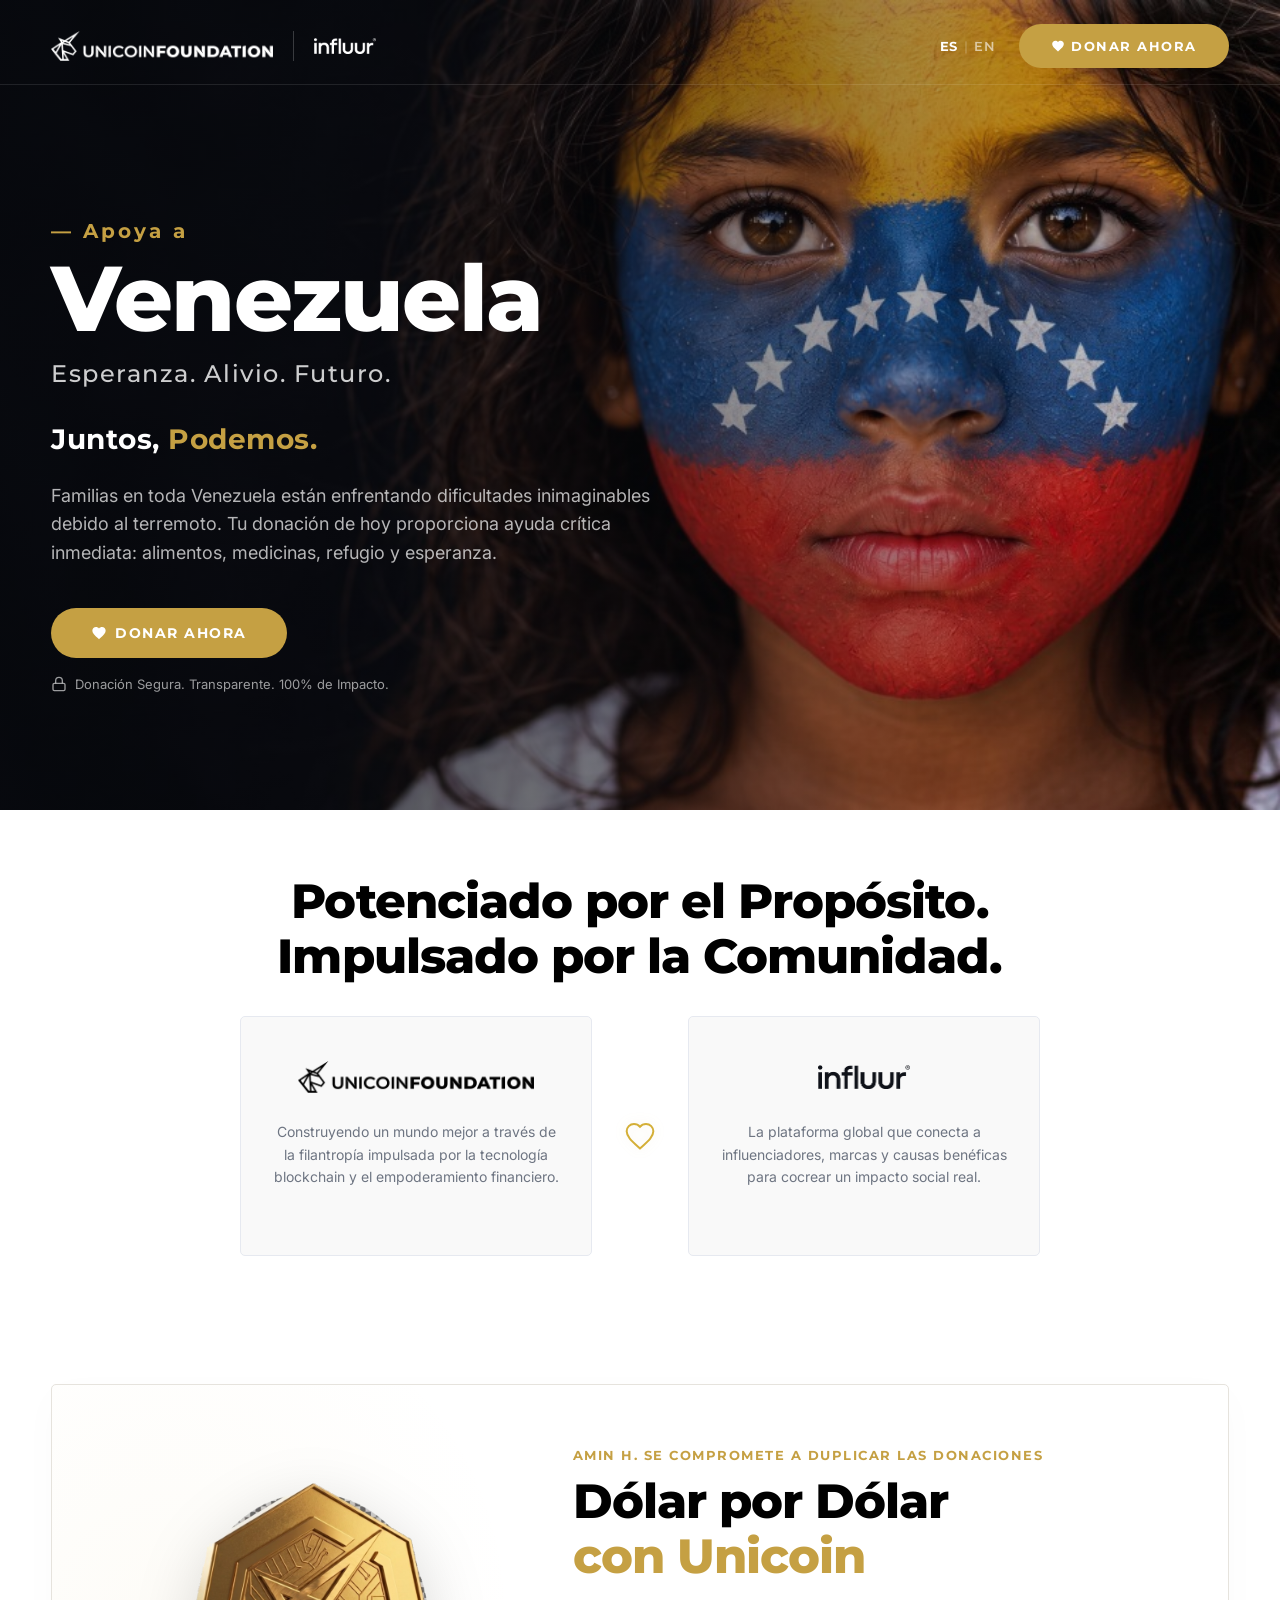
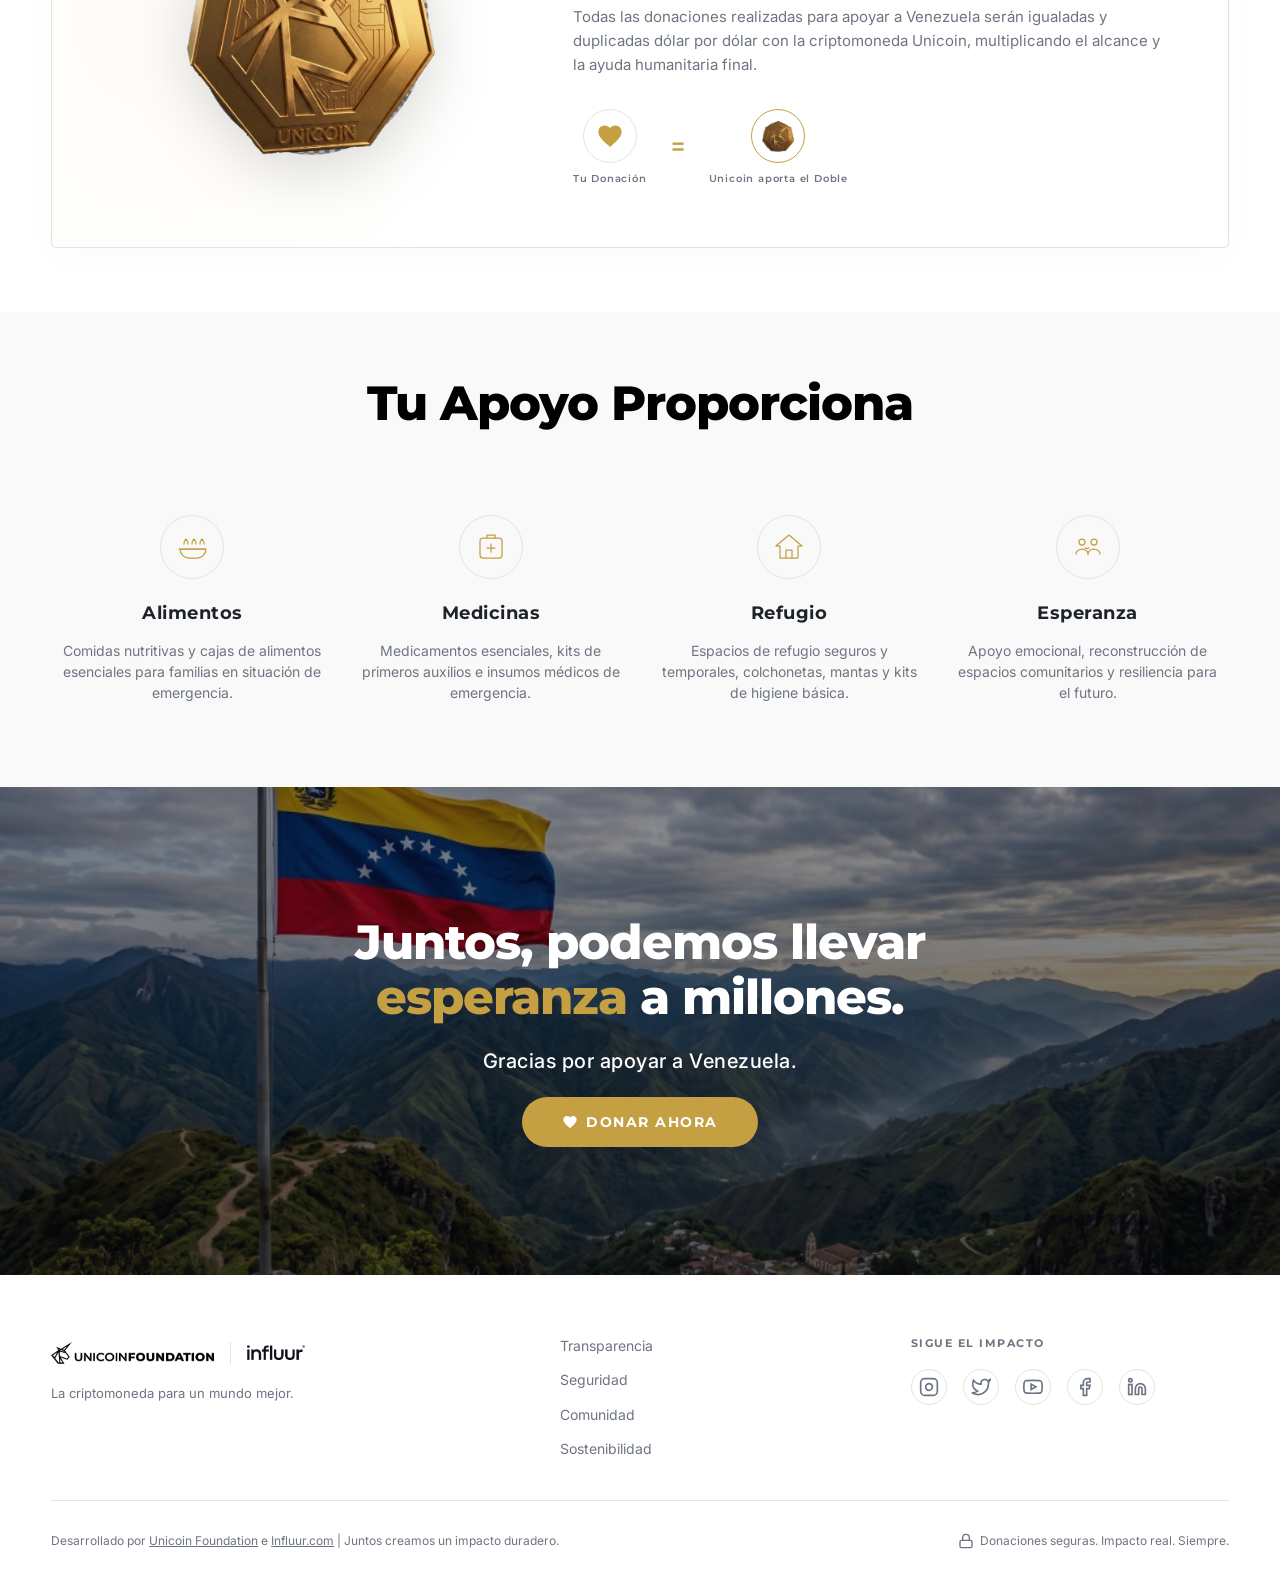
==== commit de2ddcf8: "Elimina el badge de Donación Duplicada en la sección Match" ====
--- a/index.html
+++ b/index.html
@@ -113,7 +113,6 @@
     <section class="match-section" id="como-funciona">
         <div class="container">
             <div class="match-container">
-                <div class="match-badge">Donación Duplicada</div>
                 
                 <div class="match-grid">
                     <!-- Left: Unicoin Coin Image -->
--- a/style.css
+++ b/style.css
@@ -420,19 +420,7 @@
     pointer-events: none;
 }
 
-.match-badge {
-    position: absolute;
-    top: 24px;
-    right: 24px;
-    background-color: var(--color-gold);
-    color: #07090e;
-    font-family: var(--font-title);
-    font-size: 11px;
-    font-weight: 700;
-    letter-spacing: 1px;
-    padding: 6px 14px;
-    border-radius: var(--radius-full);
-}
+
 
 .match-grid {
     display: grid;
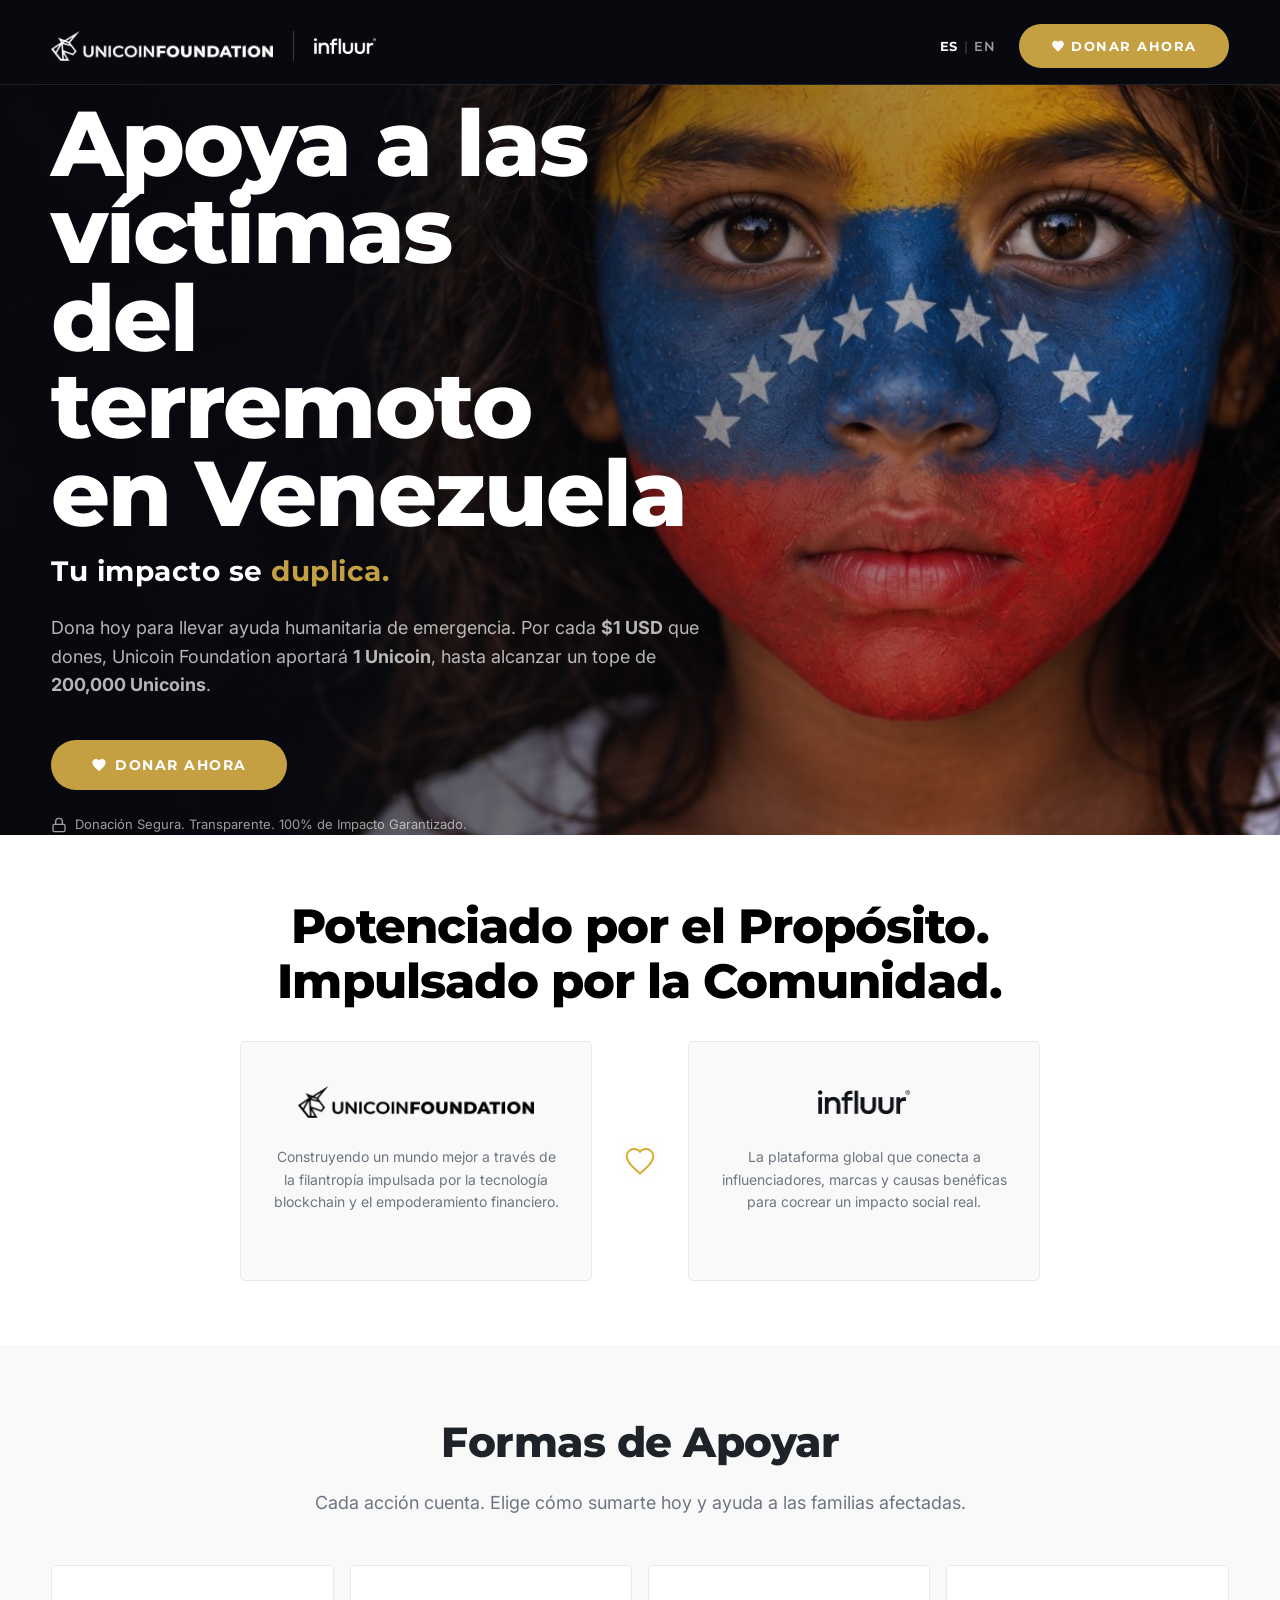
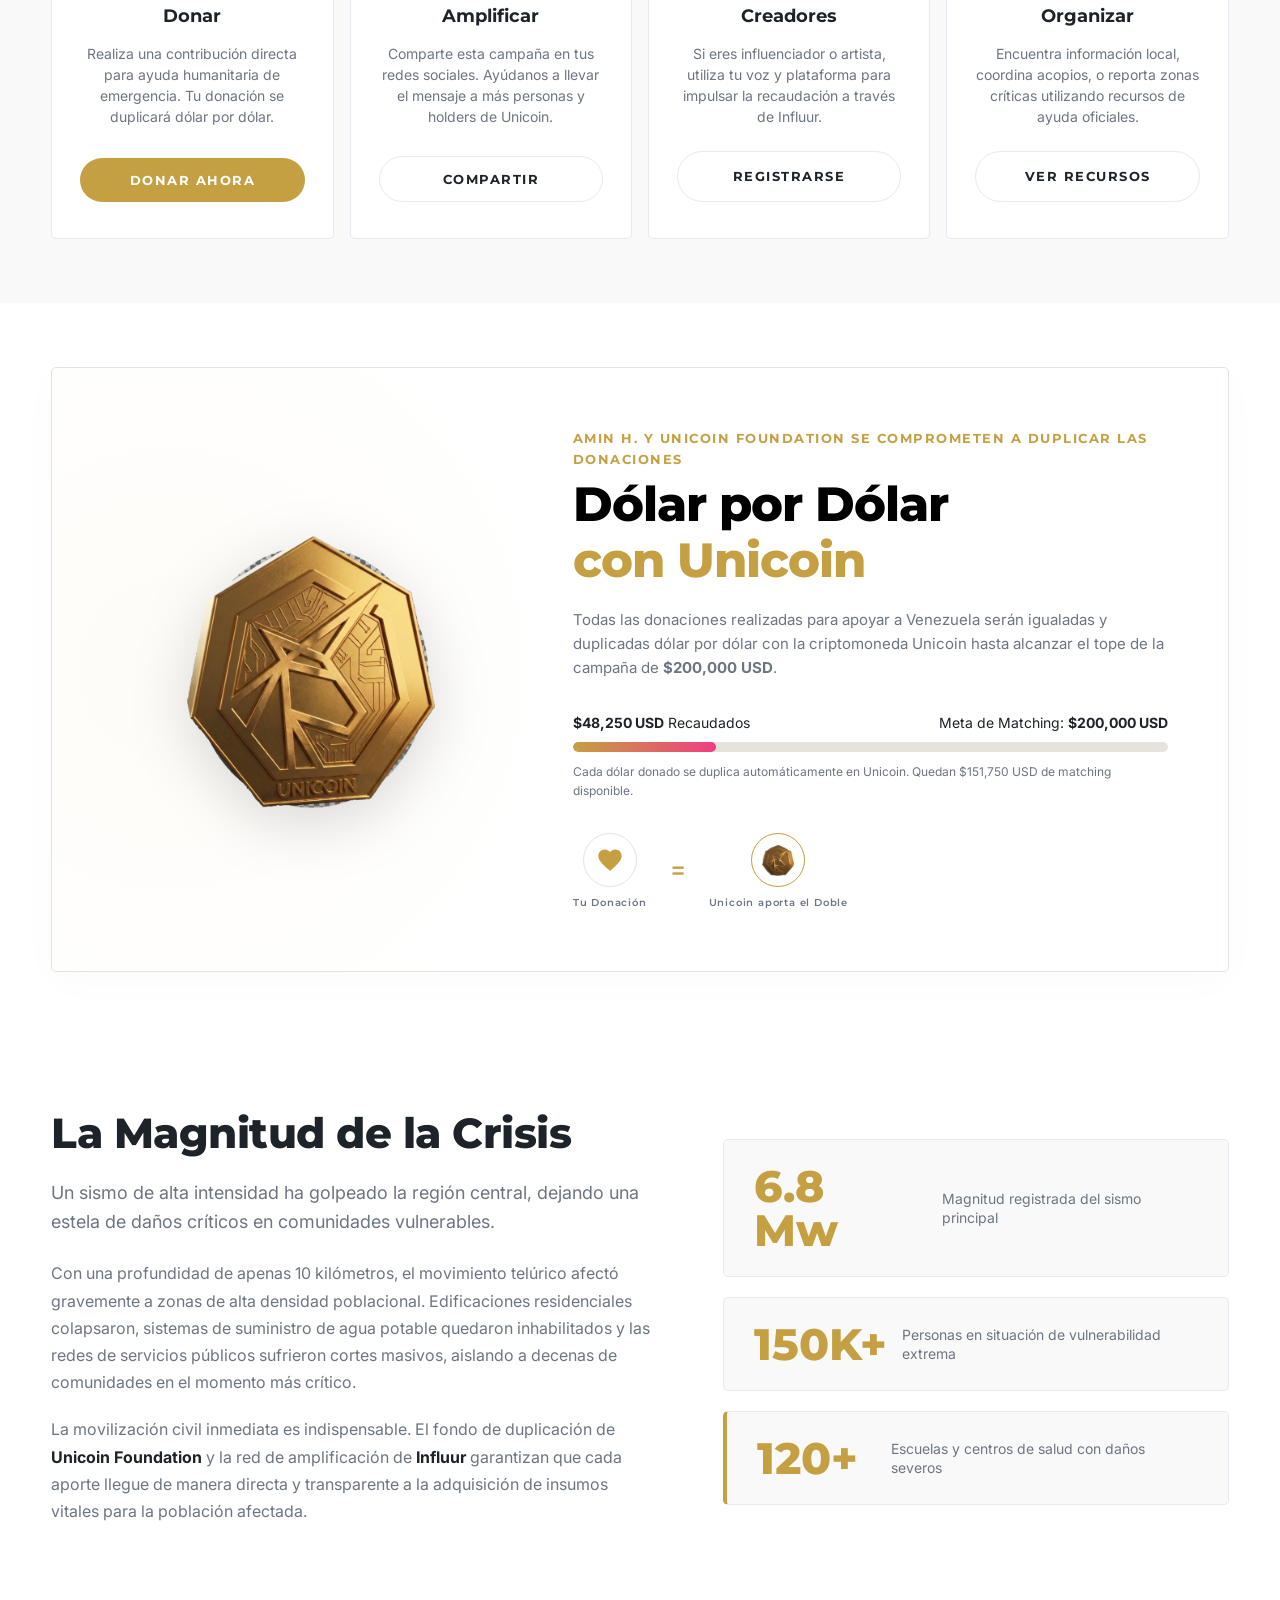
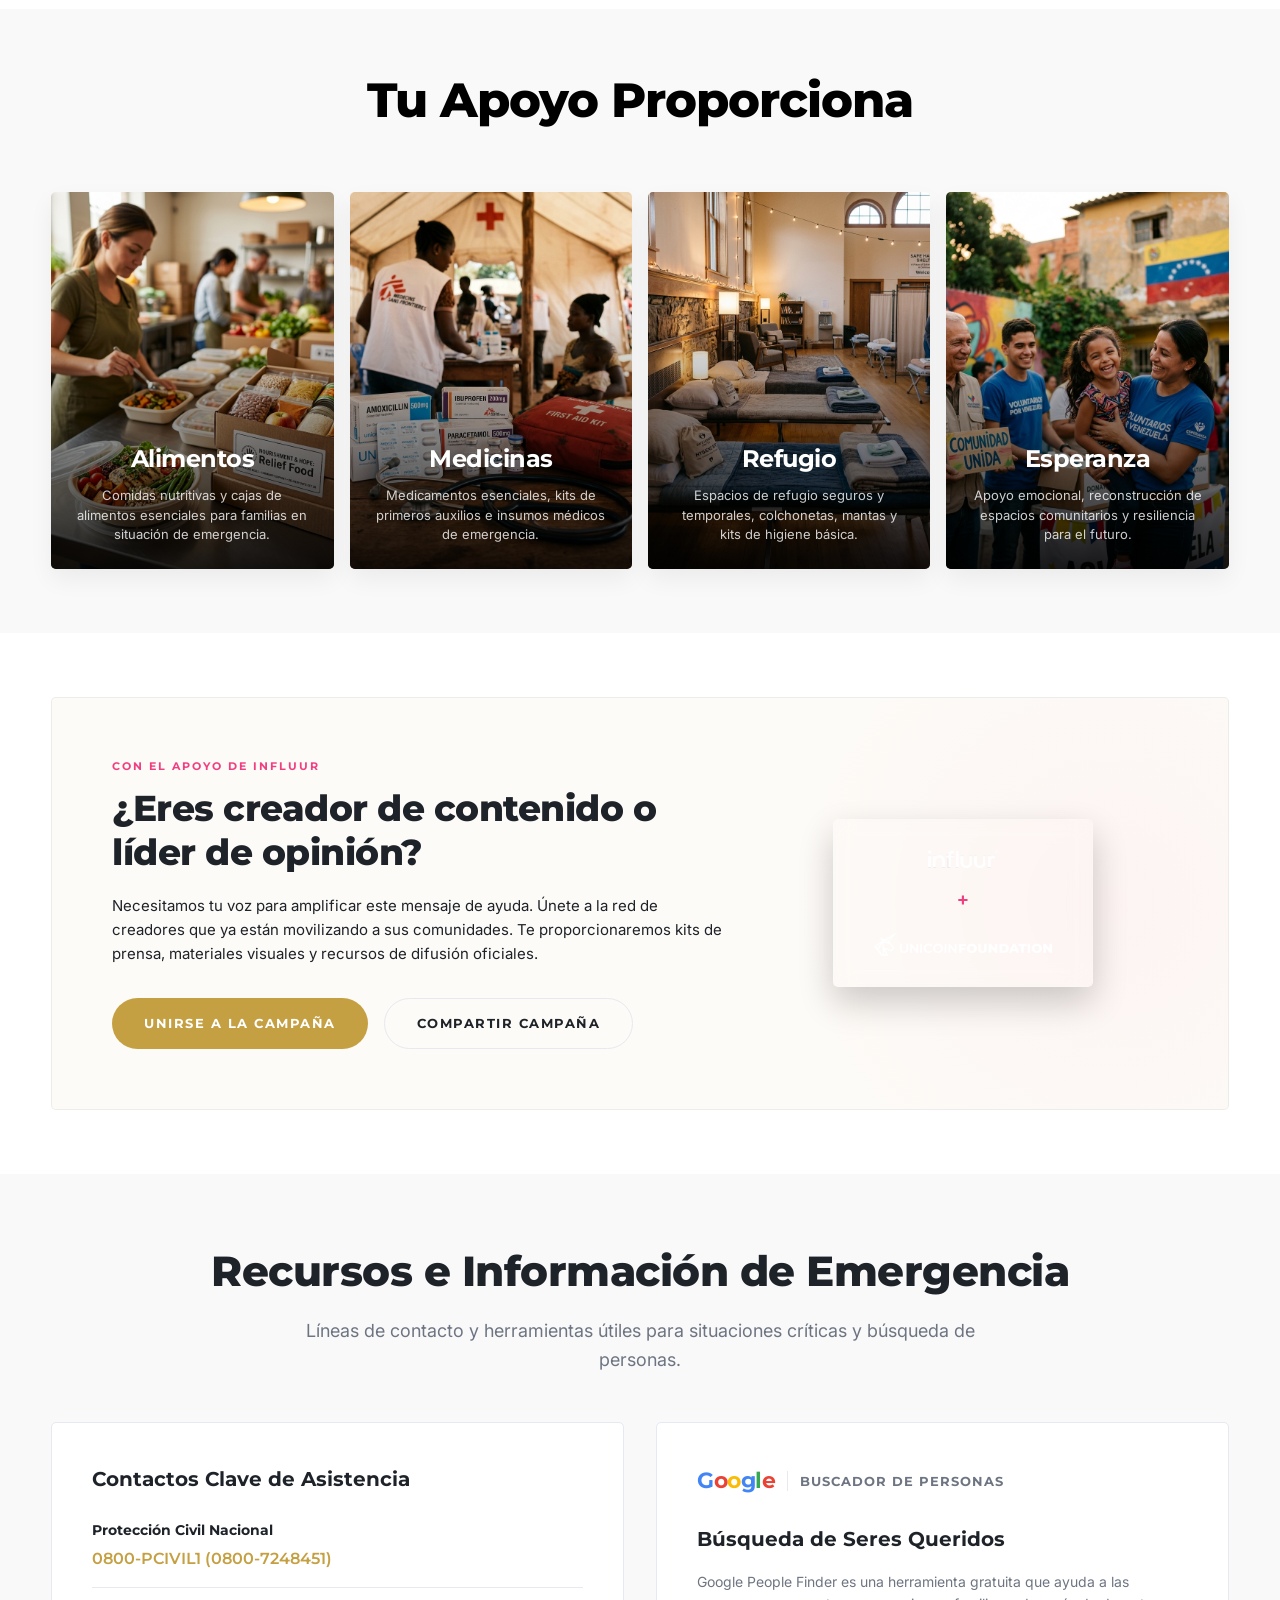
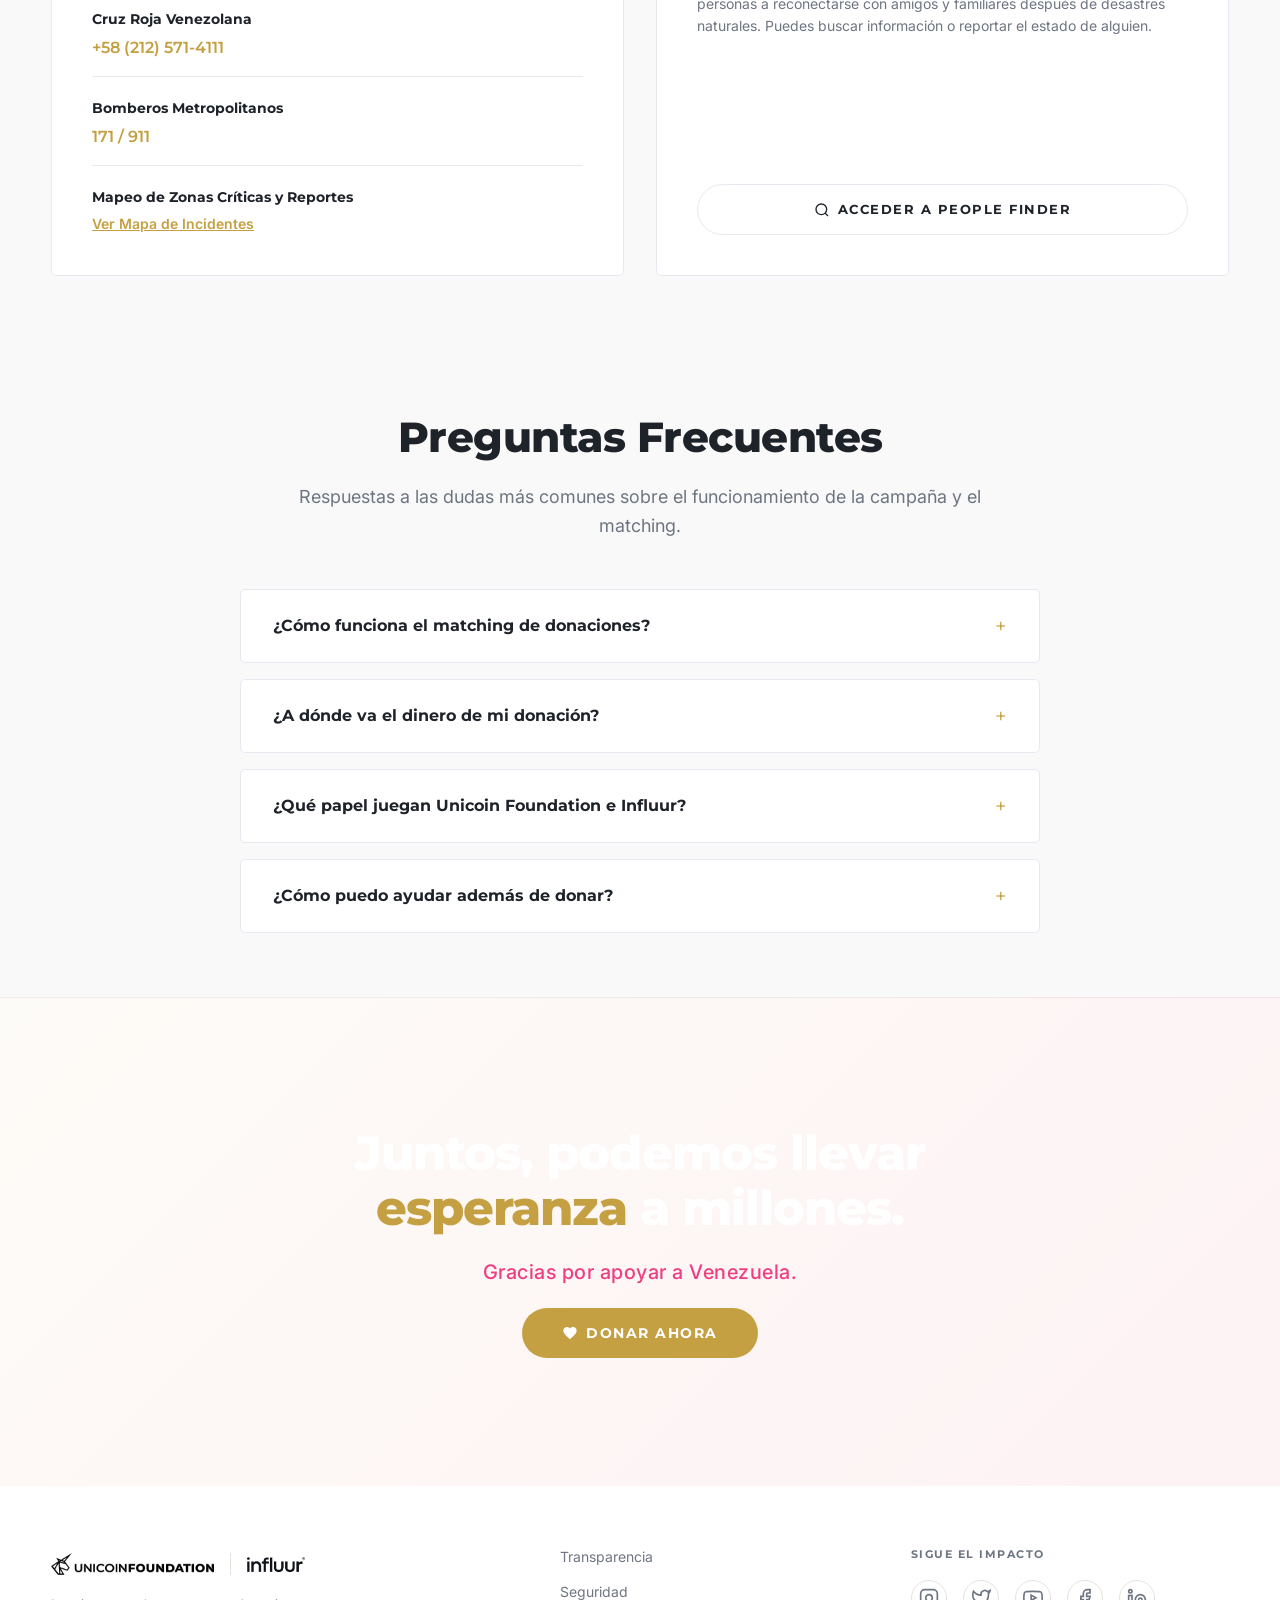
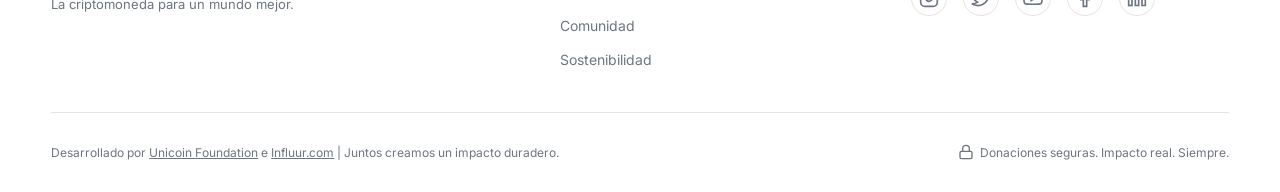
==== commit edb6ab18: "deploy: copy V2 files to root directory to update main production URL" ====
--- a/index.html
+++ b/index.html
@@ -49,25 +49,23 @@
         <div class="hero-overlay"></div>
         <div class="hero-content container">
             <div class="hero-text-box">
-                <span class="hero-pretitle">— Apoya a</span>
-                <h1 class="hero-title">Venezuela</h1>
-                <h2 class="hero-tagline">Esperanza. Alivio. Futuro.</h2>
-                <div class="hero-highlight">Juntos, <span class="highlight-gold">Podemos.</span></div>
+                <h1 class="hero-title">Apoya a las víctimas<br class="hero-br">del terremoto<br class="hero-br">en Venezuela</h1>
+                <div class="hero-highlight">Tu impacto se <span class="highlight-gold">duplica.</span></div>
                 <p class="hero-description">
-                    Familias en toda Venezuela están enfrentando dificultades inimaginables debido al terremoto. Tu donación de hoy proporciona ayuda crítica inmediata: alimentos, medicinas, refugio y esperanza.
+                    Dona hoy para llevar ayuda humanitaria de emergencia. Por cada <strong>$1 USD</strong> que dones, Unicoin Foundation aportará <strong>1 Unicoin</strong>, hasta alcanzar un tope de <strong>200,000 Unicoins</strong>.
                 </p>
                 <div class="hero-actions">
                     <button class="btn btn-primary btn-large open-modal-btn">
                         <svg viewBox="0 0 24 24" fill="currentColor" width="16" height="16" style="margin-right: 8px; vertical-align: middle;"><path d="M12 21.35l-1.45-1.32C5.4 15.36 2 12.28 2 8.5 2 5.42 4.42 3 7.5 3c1.74 0 3.41.81 4.5 2.09C13.09 3.81 14.76 3 16.5 3 19.58 3 22 5.42 22 8.5c0 3.78-3.4 6.86-8.55 11.54L12 21.35z"/></svg>
                         Donar Ahora
                     </button>
-                    <div class="secure-badge">
-                        <svg class="secure-icon" viewBox="0 0 24 24" fill="none" stroke="currentColor" stroke-width="2">
-                            <rect x="3" y="11" width="18" height="11" rx="2" ry="2"></rect>
-                            <path d="M7 11V7a5 5 0 0 1 10 0v4"></path>
-                        </svg>
-                        <span>Donación Segura. Transparente. 100% de Impacto.</span>
-                    </div>
+                </div>
+                <div class="secure-badge hero-secure-badge">
+                    <svg class="secure-icon" viewBox="0 0 24 24" fill="none" stroke="currentColor" stroke-width="2">
+                        <rect x="3" y="11" width="18" height="11" rx="2" ry="2"></rect>
+                        <path d="M7 11V7a5 5 0 0 1 10 0v4"></path>
+                    </svg>
+                    <span>Donación Segura. Transparente. 100% de Impacto Garantizado.</span>
                 </div>
             </div>
         </div>
@@ -109,6 +107,44 @@
         </div>
     </section>
 
+    <!-- Ways to Help Section -->
+    <section class="ways-to-help-section" id="formas-de-ayudar">
+        <div class="container">
+            <h2 class="section-title text-center">Formas de Apoyar</h2>
+            <p class="section-lead text-center">Cada acción cuenta. Elige cómo sumarte hoy y ayuda a las familias afectadas.</p>
+            
+            <div class="help-grid">
+                <!-- Card 1: Donate -->
+                <div class="help-card">
+                    <h3>Donar</h3>
+                    <p>Realiza una contribución directa para ayuda humanitaria de emergencia. Tu donación se duplicará dólar por dólar.</p>
+                    <button class="btn btn-primary open-modal-btn">Donar Ahora</button>
+                </div>
+                
+                <!-- Card 2: Amplify -->
+                <div class="help-card">
+                    <h3>Amplificar</h3>
+                    <p>Comparte esta campaña en tus redes sociales. Ayúdanos a llevar el mensaje a más personas y holders de Unicoin.</p>
+                    <button class="btn btn-secondary share-campaign-btn">Compartir</button>
+                </div>
+                
+                <!-- Card 3: Influencer -->
+                <div class="help-card">
+                    <h3>Creadores</h3>
+                    <p>Si eres influenciador o artista, utiliza tu voz y plataforma para impulsar la recaudación a través de Influur.</p>
+                    <a href="#unirse-creador" class="btn btn-secondary scroll-link">Registrarse</a>
+                </div>
+                
+                <!-- Card 4: Local Support -->
+                <div class="help-card">
+                    <h3>Organizar</h3>
+                    <p>Encuentra información local, coordina acopios, o reporta zonas críticas utilizando recursos de ayuda oficiales.</p>
+                    <a href="#recursos" class="btn btn-secondary scroll-link">Ver Recursos</a>
+                </div>
+            </div>
+        </div>
+    </section>
+
     <!-- Donation Match / Amin H. Section -->
     <section class="match-section" id="como-funciona">
         <div class="container">
@@ -122,11 +158,23 @@
                     
                     <!-- Right: Info -->
                     <div class="match-info-box">
-                        <h3 class="match-title">Amin H. se compromete a duplicar las donaciones</h3>
+                        <h3 class="match-title">Amin H. y Unicoin Foundation se comprometen a duplicar las donaciones</h3>
                         <h4 class="match-highlight">Dólar por Dólar<br><span class="highlight-gold">con Unicoin</span></h4>
                         <p class="match-description">
-                            Todas las donaciones realizadas para apoyar a Venezuela serán igualadas y duplicadas dólar por dólar con la criptomoneda Unicoin, multiplicando el alcance y la ayuda humanitaria final.
+                            Todas las donaciones realizadas para apoyar a Venezuela serán igualadas y duplicadas dólar por dólar con la criptomoneda Unicoin hasta alcanzar el tope de la campaña de <strong>$200,000 USD</strong>.
                         </p>
+                        
+                        <!-- Progress Bar & Campaign Cap Visual -->
+                        <div class="matching-progress-box">
+                            <div class="progress-labels">
+                                <span class="progress-raised"><strong>$48,250 USD</strong> Recaudados</span>
+                                <span class="progress-cap">Meta de Matching: <strong>$200,000 USD</strong></span>
+                            </div>
+                            <div class="progress-bar-container">
+                                <div class="progress-bar-fill" style="width: 24.125%;"></div>
+                            </div>
+                            <p class="progress-disclaimer">Cada dólar donado se duplica automáticamente en Unicoin. Quedan $151,750 USD de matching disponible.</p>
+                        </div>
                         
                         <!-- Visual Diagram -->
                         <div class="match-diagram">
@@ -154,6 +202,41 @@
         </div>
     </section>
 
+    <!-- Why This Matters / Human Impact Section -->
+    <section class="impact-section" id="por-que-importa">
+        <div class="container">
+            <div class="impact-grid">
+                <!-- Left: Narrative -->
+                <div class="impact-narrative">
+                    <h2 class="section-title">La Magnitud de la Crisis</h2>
+                    <p class="section-lead" style="margin-left: 0; margin-bottom: 24px;">Un sismo de alta intensidad ha golpeado la región central, dejando una estela de daños críticos en comunidades vulnerables.</p>
+                    <p class="impact-text">
+                        Con una profundidad de apenas 10 kilómetros, el movimiento telúrico afectó gravemente a zonas de alta densidad poblacional. Edificaciones residenciales colapsaron, sistemas de suministro de agua potable quedaron inhabilitados y las redes de servicios públicos sufrieron cortes masivos, aislando a decenas de comunidades en el momento más crítico.
+                    </p>
+                    <p class="impact-text">
+                        La movilización civil inmediata es indispensable. El fondo de duplicación de <strong>Unicoin Foundation</strong> y la red de amplificación de <strong>Influur</strong> garantizan que cada aporte llegue de manera directa y transparente a la adquisición de insumos vitales para la población afectada.
+                    </p>
+                </div>
+                
+                <!-- Right: Stats Cards -->
+                <div class="stats-box">
+                    <div class="stat-card">
+                        <div class="stat-number">6.8 Mw</div>
+                        <div class="stat-label">Magnitud registrada del sismo principal</div>
+                    </div>
+                    <div class="stat-card">
+                        <div class="stat-number">150K+</div>
+                        <div class="stat-label">Personas en situación de vulnerabilidad extrema</div>
+                    </div>
+                    <div class="stat-card gold-border">
+                        <div class="stat-number">120+</div>
+                        <div class="stat-label">Escuelas y centros de salud con daños severos</div>
+                    </div>
+                </div>
+            </div>
+        </div>
+    </section>
+
     <!-- Support Pillars Section (YOUR SUPPORT PROVIDES) -->
     <section class="support-pillars-section" id="impacto">
         <div class="container">
@@ -162,64 +245,218 @@
             <div class="pillars-grid">
                 <!-- Pillar 1: Food -->
                 <div class="pillar-card">
-                    <div class="pillar-icon-wrapper">
-                        <!-- Custom SVG for Food (Bowl / Wheat) -->
-                        <svg viewBox="0 0 64 64" fill="none" stroke="currentColor" stroke-width="2.5" class="pillar-icon">
-                            <path d="M8 36c0 10 8 18 18 18h16c10 0 18-8 18-18H8z" stroke-linejoin="round"/>
-                            <path d="M16 26c0-6 4-10 4-10s4 4 4 10M32 26c0-6 4-10 4-10s4 4 4 10M48 26c0-6 4-10 4-10s4 4 4 10" stroke-linecap="round" stroke-linejoin="round"/>
-                            <path d="M6 36h52" stroke-linecap="round"/>
-                        </svg>
-                    </div>
-                    <h3 class="pillar-name">Alimentos</h3>
-                    <p class="pillar-description">Comidas nutritivas y cajas de alimentos esenciales para familias en situación de emergencia.</p>
+                    <img src="pillar_food_bg.png" alt="Alimentos" class="pillar-bg-img">
+                    <div class="pillar-overlay"></div>
+                    <div class="pillar-info">
+                        <h3 class="pillar-name">Alimentos</h3>
+                        <p class="pillar-description">Comidas nutritivas y cajas de alimentos esenciales para familias en situación de emergencia.</p>
+                    </div>
                 </div>
 
                 <!-- Pillar 2: Medicine -->
                 <div class="pillar-card">
-                    <div class="pillar-icon-wrapper">
-                        <!-- Custom SVG for Medicine (First Aid Cross / Pill) -->
-                        <svg viewBox="0 0 64 64" fill="none" stroke="currentColor" stroke-width="2.5" class="pillar-icon">
-                            <rect x="10" y="14" width="44" height="40" rx="6" stroke-linejoin="round"/>
-                            <path d="M24 14V8h16v6M32 26v16M24 34h16" stroke-linecap="round" stroke-linejoin="round"/>
-                        </svg>
-                    </div>
-                    <h3 class="pillar-name">Medicinas</h3>
-                    <p class="pillar-description">Medicamentos esenciales, kits de primeros auxilios e insumos médicos de emergencia.</p>
+                    <img src="pillar_medicine_bg.png" alt="Medicinas" class="pillar-bg-img">
+                    <div class="pillar-overlay"></div>
+                    <div class="pillar-info">
+                        <h3 class="pillar-name">Medicinas</h3>
+                        <p class="pillar-description">Medicamentos esenciales, kits de primeros auxilios e insumos médicos de emergencia.</p>
+                    </div>
                 </div>
 
                 <!-- Pillar 3: Shelter -->
                 <div class="pillar-card">
-                    <div class="pillar-icon-wrapper">
-                        <!-- Custom SVG for Shelter (House) -->
-                        <svg viewBox="0 0 64 64" fill="none" stroke="currentColor" stroke-width="2.5" class="pillar-icon">
-                            <path d="M32 8L6 30h8v24h36V30h8L32 8z" stroke-linejoin="round"/>
-                            <path d="M26 54V38h12v16" stroke-linecap="round" stroke-linejoin="round"/>
-                        </svg>
-                    </div>
-                    <h3 class="pillar-name">Refugio</h3>
-                    <p class="pillar-description">Espacios de refugio seguros y temporales, colchonetas, mantas y kits de higiene básica.</p>
+                    <img src="pillar_shelter_bg.png" alt="Refugio" class="pillar-bg-img">
+                    <div class="pillar-overlay"></div>
+                    <div class="pillar-info">
+                        <h3 class="pillar-name">Refugio</h3>
+                        <p class="pillar-description">Espacios de refugio seguros y temporales, colchonetas, mantas y kits de higiene básica.</p>
+                    </div>
                 </div>
 
                 <!-- Pillar 4: Hope -->
                 <div class="pillar-card">
-                    <div class="pillar-icon-wrapper">
-                        <!-- Custom SVG for Hope (People holding hands / family) -->
-                        <svg viewBox="0 0 64 64" fill="none" stroke="currentColor" stroke-width="2.5" class="pillar-icon">
-                            <circle cx="20" cy="22" r="6"/>
-                            <path d="M8 46c0-6 6-10 12-10s12 4 12 10" stroke-linecap="round"/>
-                            <circle cx="44" cy="22" r="6"/>
-                            <path d="M32 46c0-6 6-10 12-10s12 4 12 10" stroke-linecap="round"/>
-                            <path d="M26 34c3 1.5 5 1.5 8 0" stroke-linecap="round"/>
+                    <img src="pillar_hope_bg.png" alt="Esperanza" class="pillar-bg-img">
+                    <div class="pillar-overlay"></div>
+                    <div class="pillar-info">
+                        <h3 class="pillar-name">Esperanza</h3>
+                        <p class="pillar-description">Apoyo emocional, reconstrucción de espacios comunitarios y resiliencia para el futuro.</p>
+                    </div>
+                </div>
+            </div>
+        </div>
+    </section>
+
+    <!-- Creator / Influencer Callout Section -->
+    <section class="creator-callout-section" id="unirse-creador">
+        <div class="container">
+            <div class="creator-box">
+                <div class="creator-content">
+                    <span class="creator-tag">CON EL APOYO DE INFLUUR</span>
+                    <h2 class="creator-title">¿Eres creador de contenido o líder de opinión?</h2>
+                    <p class="creator-text">
+                        Necesitamos tu voz para amplificar este mensaje de ayuda. Únete a la red de creadores que ya están movilizando a sus comunidades. Te proporcionaremos kits de prensa, materiales visuales y recursos de difusión oficiales.
+                    </p>
+                    <div class="creator-actions">
+                        <button class="btn btn-primary open-creator-modal-btn">Unirse a la Campaña</button>
+                        <a href="#" class="btn btn-secondary share-campaign-btn">
+                            Compartir Campaña
+                        </a>
+                    </div>
+                </div>
+                <div class="creator-badge-box">
+                    <!-- Custom styled visual badge for Influur collab -->
+                    <div class="collab-badge">
+                        <img src="influur_logo_white.png" alt="Influur Logo" class="badge-influur-logo">
+                        <span class="badge-plus">+</span>
+                        <img src="unicoinfoundation_logo_white.png" alt="Unicoin Logo" class="badge-unicoin-logo">
+                    </div>
+                </div>
+            </div>
+        </div>
+    </section>
+
+    <!-- Interactive Creator Modal -->
+    <div class="donation-modal-overlay" id="creatorModal">
+        <div class="donation-modal">
+            <button class="close-modal-btn-x close-creator-btn" aria-label="Cerrar modal">&times;</button>
+            
+            <div class="modal-header">
+                <h3>Únete como Amplificador</h3>
+                <p>Completa tus datos para recibir el kit de prensa y coordinar la difusión.</p>
+            </div>
+            
+            <form class="donation-form" id="creatorForm">
+                <div class="personal-info-group">
+                    <label class="form-label">Datos del Creador</label>
+                    <div class="form-row">
+                        <div class="form-col">
+                            <input type="text" id="creatorName" class="form-input" placeholder="Nombre completo o Alias" required>
+                        </div>
+                        <div class="form-col">
+                            <input type="email" id="creatorEmail" class="form-input" placeholder="Correo electrónico" required>
+                        </div>
+                    </div>
+                    <div class="form-row" style="margin-top: 12px;">
+                        <div class="form-col">
+                            <input type="text" id="creatorSocial" class="form-input" placeholder="Tu principal Red Social (e.g. @usuario en Instagram)" required>
+                        </div>
+                        <div class="form-col">
+                            <input type="text" id="creatorCategory" class="form-input" placeholder="Temática de tu contenido" required>
+                        </div>
+                    </div>
+                </div>
+
+                <button type="submit" class="btn btn-primary w-full btn-large" style="margin-top: 20px;">Enviar Registro</button>
+            </form>
+        </div>
+    </div>
+    <!-- Resources & Emergency Info Section -->
+    <section class="resources-section" id="recursos">
+        <div class="container">
+            <h2 class="section-title text-center">Recursos e Información de Emergencia</h2>
+            <p class="section-lead text-center">Líneas de contacto y herramientas útiles para situaciones críticas y búsqueda de personas.</p>
+            
+            <div class="resources-grid">
+                <!-- Left: Emergency Contacts -->
+                <div class="resources-contacts-box">
+                    <h3>Contactos Clave de Asistencia</h3>
+                    <ul class="contacts-list">
+                        <li>
+                            <span class="contact-name">Protección Civil Nacional</span>
+                            <span class="contact-phone">0800-PCIVIL1 (0800-7248451)</span>
+                        </li>
+                        <li>
+                            <span class="contact-name">Cruz Roja Venezolana</span>
+                            <span class="contact-phone">+58 (212) 571-4111</span>
+                        </li>
+                        <li>
+                            <span class="contact-name">Bomberos Metropolitanos</span>
+                            <span class="contact-phone">171 / 911</span>
+                        </li>
+                        <li>
+                            <span class="contact-name">Mapeo de Zonas Críticas y Reportes</span>
+                            <a href="#" class="contact-link">Ver Mapa de Incidentes</a>
+                        </li>
+                    </ul>
+                </div>
+                
+                <!-- Right: Google People Finder Integration Card -->
+                <div class="people-finder-card">
+                    <div class="finder-header">
+                        <div class="google-logo">
+                            <span class="g-blue">G</span><span class="g-red">o</span><span class="g-yellow">o</span><span class="g-blue">g</span><span class="g-green">l</span><span class="g-red">e</span>
+                        </div>
+                        <h4>Buscador de Personas</h4>
+                    </div>
+                    <h3>Búsqueda de Seres Queridos</h3>
+                    <p>
+                        Google People Finder es una herramienta gratuita que ayuda a las personas a reconectarse con amigos y familiares después de desastres naturales. Puedes buscar información o reportar el estado de alguien.
+                    </p>
+                    <a href="https://google.org/personfinder" target="_blank" class="btn btn-secondary finder-btn">
+                        <svg viewBox="0 0 24 24" fill="none" stroke="currentColor" stroke-width="2" width="16" height="16" style="margin-right: 8px; vertical-align: middle;">
+                            <circle cx="11" cy="11" r="8"></circle>
+                            <line x1="21" y1="21" x2="16.65" y2="16.65"></line>
                         </svg>
-                    </div>
-                    <h3 class="pillar-name">Esperanza</h3>
-                    <p class="pillar-description">Apoyo emocional, reconstrucción de espacios comunitarios y resiliencia para el futuro.</p>
-                </div>
-            </div>
-        </div>
-    </section>
-
-
+                        Acceder a People Finder
+                    </a>
+                </div>
+            </div>
+        </div>
+    </section>
+
+    <!-- FAQ Accordion Section -->
+    <section class="faq-section" id="preguntas-frecuentes">
+        <div class="container">
+            <h2 class="section-title text-center">Preguntas Frecuentes</h2>
+            <p class="section-lead text-center">Respuestas a las dudas más comunes sobre el funcionamiento de la campaña y el matching.</p>
+            
+            <div class="faq-accordion">
+                <!-- FAQ Item 1 -->
+                <div class="faq-item">
+                    <button class="faq-question">
+                        <span>¿Cómo funciona el matching de donaciones?</span>
+                        <span class="faq-icon">+</span>
+                    </button>
+                    <div class="faq-answer">
+                        <p>Por cada dólar que dones a la campaña, Unicoin Foundation aportará un valor equivalente de $1 USD en la criptomoneda Unicoin, hasta alcanzar el límite de la campaña de $200,000 USD. Esto permite que el impacto de tu ayuda sea el doble.</p>
+                    </div>
+                </div>
+                
+                <!-- FAQ Item 2 -->
+                <div class="faq-item">
+                    <button class="faq-question">
+                        <span>¿A dónde va el dinero de mi donación?</span>
+                        <span class="faq-icon">+</span>
+                    </button>
+                    <div class="faq-answer">
+                        <p>El 100% de las donaciones financieras va directamente a organizaciones humanitarias en el terreno, como la Cruz Roja Venezolana y agrupaciones de socorro aliadas, dedicadas a la entrega de alimentos, agua potable, medicinas y refugios en las áreas más afectadas por el terremoto.</p>
+                    </div>
+                </div>
+                
+                <!-- FAQ Item 3 -->
+                <div class="faq-item">
+                    <button class="faq-question">
+                        <span>¿Qué papel juegan Unicoin Foundation e Influur?</span>
+                        <span class="faq-icon">+</span>
+                    </button>
+                    <div class="faq-answer">
+                        <p>Unicoin Foundation actúa como el patrocinador principal financiero duplicando las contribuciones dólar por dólar con su criptomoneda. Influur es el socio de amplificación oficial, conectando y coordinando la participación de influencers, creadores de contenido y comunidades digitales para llevar el mensaje a millones de personas a nivel mundial.</p>
+                    </div>
+                </div>
+                
+                <!-- FAQ Item 4 -->
+                <div class="faq-item">
+                    <button class="faq-question">
+                        <span>¿Cómo puedo ayudar además de donar?</span>
+                        <span class="faq-icon">+</span>
+                    </button>
+                    <div class="faq-answer">
+                        <p>Puedes ayudar compartiendo esta página en tus redes sociales utilizando el hashtag #ApoyaAVenezuela. Si eres un creador de contenido o tienes canales con alcance, puedes registrarte como amplificador para recibir un kit de medios e integrarte oficialmente al esfuerzo de difusión coordinado por Influur.</p>
+                    </div>
+                </div>
+            </div>
+        </div>
+    </section>
 
     <!-- Bottom CTA Section -->
     <section class="bottom-cta-section" id="contacto">
--- a/style.css
+++ b/style.css
@@ -140,7 +140,7 @@
     align-items: center;
     padding: 24px 4vw 16px;
     z-index: 100;
-    background-color: transparent;
+    background-color: #07090e;
     border-bottom: 1px solid rgba(255, 255, 255, 0.1);
 }
 
@@ -317,6 +317,10 @@
     height: 16px;
 }
 
+.hero-secure-badge {
+    margin-top: 24px;
+}
+
 /* --- PARTNERS SECTION --- */
 .partners-section {
     padding: var(--space-lg) 0;
@@ -395,6 +399,96 @@
     filter: drop-shadow(0 0 6px var(--color-gold-glow));
 }
 
+/* Section Typography Utilities */
+.section-title {
+    font-family: var(--font-title);
+    font-weight: 800;
+    font-size: clamp(28px, 4vw, 42px);
+    color: var(--color-text-dark);
+    margin-bottom: 12px;
+    letter-spacing: -0.5px;
+}
+
+.section-lead {
+    font-size: clamp(16px, 2vw, 18px);
+    color: var(--color-text-muted-dark);
+    max-width: 700px;
+    margin: 0 auto 48px;
+    line-height: 1.6;
+}
+
+.text-center {
+    text-align: center;
+}
+
+/* Ways to Help */
+.ways-to-help-section {
+    padding: var(--space-lg) 0;
+    background-color: var(--color-light-bg);
+}
+
+.help-grid {
+    display: grid;
+    grid-template-columns: repeat(4, 1fr);
+    gap: var(--space-sm);
+}
+
+.help-card {
+    background-color: var(--color-light-card);
+    border: 1px solid var(--color-border-dark);
+    border-radius: var(--radius-md);
+    padding: 36px 28px;
+    text-align: center;
+    display: flex;
+    flex-direction: column;
+    align-items: center;
+    transition: var(--transition-smooth);
+}
+
+.help-card:hover {
+    transform: translateY(-5px);
+    border-color: var(--color-gold);
+    box-shadow: 0 12px 30px rgba(0, 0, 0, 0.05);
+}
+
+.help-icon-box {
+    width: 56px;
+    height: 56px;
+    border-radius: 50%;
+    background-color: var(--color-gold-glow);
+    color: var(--color-gold);
+    display: flex;
+    align-items: center;
+    justify-content: center;
+    margin-bottom: 24px;
+}
+
+.help-card-img {
+    width: 32px;
+    height: 32px;
+    object-fit: contain;
+}
+
+.help-card h3 {
+    font-family: var(--font-title);
+    font-weight: 700;
+    font-size: 18px;
+    margin-bottom: 12px;
+    color: var(--color-text-dark);
+}
+
+.help-card p {
+    font-size: 14px;
+    color: var(--color-text-muted-dark);
+    line-height: 1.5;
+    margin-bottom: 24px;
+    flex-grow: 1;
+}
+
+.help-card .btn {
+    width: 100%;
+}
+
 /* --- MATCH / AMIN H. SECTION --- */
 .match-section {
     padding: var(--space-lg) 0;
@@ -479,6 +573,39 @@
     line-height: 1.6;
 }
 
+.matching-progress-box {
+    margin-bottom: 32px;
+    width: 100%;
+}
+
+.progress-labels {
+    display: flex;
+    justify-content: space-between;
+    font-size: 14px;
+    margin-bottom: 8px;
+    color: var(--color-text-dark);
+}
+
+.progress-bar-container {
+    height: 10px;
+    background-color: var(--color-border-light);
+    border-radius: var(--radius-full);
+    overflow: hidden;
+    margin-bottom: 10px;
+}
+
+.progress-bar-fill {
+    height: 100%;
+    background: linear-gradient(90deg, var(--color-gold) 0%, var(--color-pink) 100%);
+    border-radius: var(--radius-full);
+}
+
+.progress-disclaimer {
+    font-size: 12px;
+    color: var(--color-text-muted-dark);
+    margin: 0;
+}
+
 /* Match Diagram */
 .match-diagram {
     display: flex;
@@ -535,6 +662,76 @@
     margin: 0 8px;
 }
 
+/* Impact Section */
+.impact-section {
+    padding: var(--space-lg) 0;
+    background-color: #ffffff;
+}
+
+.impact-grid {
+    display: grid;
+    grid-template-columns: 1.2fr 1fr;
+    gap: var(--space-lg);
+    align-items: center;
+}
+
+.impact-narrative {
+    display: flex;
+    flex-direction: column;
+}
+
+.impact-text {
+    font-size: 16px;
+    color: var(--color-text-muted-dark);
+    line-height: 1.7;
+    margin-bottom: 20px;
+}
+
+.impact-text strong {
+    color: var(--color-text-dark);
+}
+
+.stats-box {
+    display: flex;
+    flex-direction: column;
+    gap: 20px;
+}
+
+.stat-card {
+    background-color: var(--color-light-bg);
+    border: 1px solid var(--color-border-dark);
+    padding: 24px 30px;
+    border-radius: var(--radius-md);
+    display: flex;
+    align-items: center;
+    gap: 24px;
+    transition: var(--transition-smooth);
+}
+
+.stat-card:hover {
+    transform: translateX(5px);
+    box-shadow: 0 5px 15px rgba(0, 0, 0, 0.02);
+}
+
+.stat-card.gold-border {
+    border-left: 4px solid var(--color-gold);
+}
+
+.stat-number {
+    font-family: var(--font-title);
+    font-size: clamp(32px, 5vw, 44px);
+    font-weight: 800;
+    color: var(--color-gold);
+    line-height: 1;
+    min-width: 110px;
+}
+
+.stat-label {
+    font-size: 14px;
+    color: var(--color-text-muted-dark);
+    line-height: 1.4;
+}
+
 /* --- SUPPORT PILLARS SECTION --- */
 .support-pillars-section {
     padding: var(--space-lg) 0;
@@ -559,82 +756,421 @@
 }
 
 .pillar-card {
-    background-color: transparent;
-    border: none;
-    border-radius: 0;
-    padding: 20px 10px;
+    position: relative;
+    overflow: hidden;
+    border-radius: var(--radius-lg);
+    aspect-ratio: 3 / 4;
+    display: flex;
+    flex-direction: column;
+    justify-content: flex-end;
+    transition: var(--transition-smooth);
+    box-shadow: 0 10px 25px rgba(0, 0, 0, 0.06);
+}
+
+.pillar-bg-img {
+    position: absolute;
+    top: 0;
+    left: 0;
+    width: 100%;
+    height: 100%;
+    object-fit: cover;
+    z-index: 1;
+    transition: transform 0.6s cubic-bezier(0.16, 1, 0.3, 1);
+}
+
+.pillar-overlay {
+    position: absolute;
+    inset: 0;
+    background: linear-gradient(180deg, rgba(0, 0, 0, 0) 30%, rgba(0, 0, 0, 0.85) 100%);
+    z-index: 2;
+    transition: var(--transition-smooth);
+}
+
+.pillar-info {
+    position: relative;
+    z-index: 3;
+    padding: 24px;
+    color: #ffffff;
     text-align: center;
-    transition: var(--transition-smooth);
-}
-
+}
+
+.pillar-name {
+    font-family: var(--font-title);
+    font-weight: 700;
+    font-size: clamp(20px, 2.5vw, 24px);
+    letter-spacing: -0.5px;
+    margin-bottom: 8px;
+    color: #ffffff;
+}
+
+.pillar-description {
+    font-size: 13px;
+    color: rgba(255, 255, 255, 0.8);
+    line-height: 1.5;
+    margin: 0;
+}
+
+/* Hover effects */
 .pillar-card:hover {
-    transform: translateY(-4px);
-}
-
-.pillar-icon-wrapper {
-    width: 64px;
-    height: 64px;
-    border-radius: 50%;
-    background-color: transparent;
-    border: 1.5px solid var(--color-border-light);
+    transform: translateY(-8px);
+    box-shadow: 0 20px 40px rgba(0, 0, 0, 0.16);
+}
+
+.pillar-card:hover .pillar-bg-img {
+    transform: scale(1.05);
+}
+
+.pillar-card:hover .pillar-overlay {
+    background: linear-gradient(180deg, rgba(0, 0, 0, 0) 20%, rgba(0, 0, 0, 0.9) 100%);
+}
+
+/* Resources Section */
+.resources-section {
+    padding: var(--space-lg) 0;
+    background-color: var(--color-light-bg);
+}
+
+.resources-grid {
+    display: grid;
+    grid-template-columns: 1fr 1fr;
+    gap: var(--space-md);
+    align-items: stretch;
+}
+
+.resources-contacts-box {
+    background-color: var(--color-light-card);
+    border: 1px solid var(--color-border-dark);
+    border-radius: var(--radius-md);
+    padding: 40px;
+    display: flex;
+    flex-direction: column;
+}
+
+.resources-contacts-box h3 {
+    font-family: var(--font-title);
+    font-size: 20px;
+    font-weight: 700;
+    color: var(--color-text-dark);
+    margin-bottom: 24px;
+}
+
+.contacts-list {
+    list-style: none;
+    padding: 0;
+    margin: 0;
+    display: flex;
+    flex-direction: column;
+    gap: 20px;
+}
+
+.contacts-list li {
+    display: flex;
+    flex-direction: column;
+    gap: 4px;
+    border-bottom: 1px solid var(--color-border-dark);
+    padding-bottom: 16px;
+}
+
+.contacts-list li:last-child {
+    border-bottom: none;
+    padding-bottom: 0;
+}
+
+.contact-name {
+    font-family: var(--font-title);
+    font-weight: 700;
+    font-size: 14px;
+    color: var(--color-text-dark);
+}
+
+.contact-phone {
+    font-family: var(--font-title);
+    font-size: 16px;
+    font-weight: 600;
     color: var(--color-gold);
-    display: flex;
-    align-items: center;
-    justify-content: center;
-    margin: 0 auto 20px;
-    transition: var(--transition-smooth);
-}
-
-.pillar-card:hover .pillar-icon-wrapper {
-    background-color: var(--color-gold);
-    border-color: var(--color-gold);
-    color: #ffffff;
-}
-
-.pillar-icon {
-    width: 32px;
-    height: 32px;
-}
-
-.pillar-name {
-    font-family: var(--font-title);
-    font-weight: 700;
-    font-size: 18px;
-    letter-spacing: 0.5px;
-    margin-bottom: 12px;
+}
+
+.contact-link {
+    font-size: 14px;
+    color: var(--color-gold);
+    text-decoration: underline;
+    font-weight: 600;
+}
+
+.contact-link:hover {
+    color: var(--color-gold-hover);
+}
+
+.people-finder-card {
+    background-color: var(--color-light-card);
+    border: 1px solid var(--color-border-dark);
+    border-radius: var(--radius-md);
+    padding: 40px;
+    display: flex;
+    flex-direction: column;
+    align-items: flex-start;
+}
+
+.finder-header {
+    display: flex;
+    align-items: center;
+    gap: 12px;
+    margin-bottom: 24px;
+}
+
+.google-logo {
+    font-family: var(--font-title);
+    font-size: 22px;
+    font-weight: 700;
+    letter-spacing: -0.5px;
+}
+
+.g-blue { color: #4285F4; }
+.g-red { color: #EA4335; }
+.g-yellow { color: #FBBC05; }
+.g-green { color: #34A853; }
+
+.finder-header h4 {
+    font-family: var(--font-title);
+    font-size: 13px;
+    font-weight: 700;
+    letter-spacing: 1px;
+    text-transform: uppercase;
+    color: var(--color-text-muted-dark);
+    border-left: 1px solid var(--color-border-dark);
+    padding-left: 12px;
+}
+
+.people-finder-card h3 {
+    font-family: var(--font-title);
+    font-size: 20px;
+    font-weight: 700;
     color: var(--color-text-dark);
-}
-
-.pillar-description {
+    margin-bottom: 16px;
+}
+
+.people-finder-card p {
     font-size: 14px;
     color: var(--color-text-muted-dark);
-    line-height: 1.5;
+    line-height: 1.6;
+    margin-bottom: 32px;
+    flex-grow: 1;
+}
+
+.finder-btn {
+    width: 100%;
+}
+
+/* Creator Callout Section */
+.creator-callout-section {
+    padding: var(--space-lg) 0;
+    background-color: #ffffff;
+}
+
+.creator-box {
+    background-color: #fdfbf7;
+    border-radius: var(--radius-lg);
+    padding: 60px;
+    display: grid;
+    grid-template-columns: 1.5fr 1fr;
+    gap: var(--space-md);
+    align-items: center;
+    position: relative;
+    overflow: hidden;
+    border: 1px solid rgba(0, 0, 0, 0.06);
+}
+
+.creator-box::before {
+    content: '';
+    position: absolute;
+    top: -50%; right: -20%;
+    width: 60%; height: 200%;
+    background: radial-gradient(circle, rgba(240, 62, 128, 0.04) 0%, transparent 60%);
+    pointer-events: none;
+}
+
+.creator-content {
+    position: relative;
+    z-index: 2;
+}
+
+.creator-tag {
+    font-family: var(--font-title);
+    font-weight: 700;
+    font-size: 11px;
+    letter-spacing: 2px;
+    color: var(--color-pink);
+    display: block;
+    margin-bottom: 12px;
+}
+
+.creator-title {
+    font-family: var(--font-title);
+    font-weight: 800;
+    font-size: clamp(24px, 3.5vw, 36px);
+    line-height: 1.2;
+    color: var(--color-text-dark);
+    margin-bottom: 20px;
+    letter-spacing: -0.5px;
+}
+
+.creator-text {
+    font-size: 15px;
+    color: var(--color-text-light);
+    line-height: 1.6;
+    margin-bottom: 32px;
+}
+
+.creator-actions {
+    display: flex;
+    gap: 16px;
+}
+
+.btn-secondary {
+    background-color: transparent;
+    border: 1px solid var(--color-border-dark);
+    color: var(--color-text-light);
+}
+
+.btn-secondary:hover {
+    background-color: rgba(0, 0, 0, 0.02);
+    transform: translateY(-2px);
+}
+
+.creator-badge-box {
+    display: flex;
+    justify-content: center;
+    align-items: center;
+    position: relative;
+    z-index: 2;
+}
+
+.collab-badge {
+    background-color: rgba(255, 255, 255, 0.03);
+    border: 1px solid rgba(255, 255, 255, 0.08);
+    padding: 30px 40px;
+    border-radius: var(--radius-md);
+    display: flex;
+    flex-direction: column;
+    align-items: center;
+    gap: 16px;
+    box-shadow: 0 15px 35px rgba(0, 0, 0, 0.2);
+    backdrop-filter: blur(10px);
+}
+
+.badge-influur-logo {
+    height: 18px;
+    width: auto;
+}
+
+.badge-plus {
+    font-family: var(--font-title);
+    font-size: 20px;
+    font-weight: 600;
+    color: var(--color-pink);
+}
+
+.badge-unicoin-logo {
+    height: 24px;
+    width: auto;
+}
+
+/* FAQ Accordion Section */
+.faq-section {
+    padding: var(--space-lg) 0;
+    background-color: var(--color-light-bg);
+}
+
+.faq-accordion {
+    max-width: 800px;
+    margin: 0 auto;
+    display: flex;
+    flex-direction: column;
+    gap: 16px;
+}
+
+.faq-item {
+    background-color: var(--color-light-card);
+    border: 1px solid var(--color-border-dark);
+    border-radius: var(--radius-md);
+    overflow: hidden;
+    transition: var(--transition-smooth);
+}
+
+.faq-item:hover {
+    border-color: var(--color-gold);
+}
+
+.faq-question {
+    width: 100%;
+    background: none;
+    border: none;
+    padding: 24px 32px;
+    display: flex;
+    justify-content: space-between;
+    align-items: center;
+    text-align: left;
+    font-family: var(--font-title);
+    font-size: 16px;
+    font-weight: 700;
+    color: var(--color-text-dark);
+    cursor: pointer;
+    transition: var(--transition-smooth);
+}
+
+.faq-icon {
+    font-size: 20px;
+    font-weight: 400;
+    color: var(--color-gold);
+    transition: transform 0.3s ease;
+    user-select: none;
+}
+
+.faq-answer {
+    max-height: 0;
+    overflow: hidden;
+    transition: max-height 0.4s cubic-bezier(0.16, 1, 0.3, 1), padding 0.4s ease;
+    padding: 0 32px;
+}
+
+.faq-answer p {
+    font-size: 14px;
+    color: var(--color-text-muted-dark);
+    line-height: 1.6;
+    padding-bottom: 24px;
+}
+
+/* Active FAQ Item states */
+.faq-item.active {
+    border-color: var(--color-gold);
+    box-shadow: 0 10px 25px rgba(0, 0, 0, 0.02);
+}
+
+.faq-item.active .faq-icon {
+    transform: rotate(45deg);
+}
+
+.faq-item.active .faq-answer {
+    /* safety fallback */
+    max-height: 500px;
 }
 
 /* --- BOTTOM CTA SECTION --- */
 .bottom-cta-section {
     position: relative;
     padding: var(--space-xl) 0;
-    background-image: url('mountains_flag.jpg');
-    background-size: cover;
-    background-position: center;
     text-align: center;
-    min-height: 480px;
+    min-height: 400px;
     display: flex;
     align-items: center;
     justify-content: center;
-    background-color: #07090e;
-    color: #ffffff;
+    background: linear-gradient(135deg, #fdfbf7 0%, #fdf2f4 100%);
+    color: var(--color-text-dark);
+    border-top: 1px solid rgba(0, 0, 0, 0.05);
 }
 
 .cta-overlay {
-    position: absolute;
-    top: 0; left: 0; right: 0; bottom: 0;
-    background: linear-gradient(180deg, 
-        rgba(7, 9, 14, 0.45) 0%, 
-        rgba(7, 9, 14, 0.65) 100%
-    );
-    z-index: 1;
+    display: none;
 }
 
 .cta-content {
@@ -653,7 +1189,7 @@
     font-weight: 800;
     font-size: clamp(28px, 4.5vw, 48px);
     line-height: 1.15;
-    color: #ffffff;
+    color: var(--color-text-dark);
     margin: 0;
 }
 
@@ -662,7 +1198,7 @@
     font-style: normal;
     font-weight: 500;
     font-size: clamp(16px, 2vw, 20px);
-    color: #ffffff;
+    color: var(--color-pink);
     margin: 0;
     letter-spacing: 0.5px;
 }
@@ -1182,6 +1718,11 @@
         --space-xl: 5rem;
     }
     
+    
+    .hero-br {
+        display: none;
+    }
+    
     /* Navigation Adjustments for Logos and Actions */
     .nav-bar {
         padding: 16px 4vw;
@@ -1285,6 +1826,36 @@
         gap: 16px;
         text-align: center;
     }
+    
+    .help-grid {
+        grid-template-columns: repeat(2, 1fr);
+        gap: 20px;
+    }
+
+    .impact-grid {
+        grid-template-columns: 1fr;
+        gap: var(--space-md);
+    }
+
+    .creator-box {
+        grid-template-columns: 1fr;
+        padding: 40px;
+        text-align: center;
+    }
+
+    .creator-actions {
+        flex-direction: column;
+        width: 100%;
+    }
+
+    .creator-actions .btn {
+        width: 100%;
+    }
+
+    .resources-grid {
+        grid-template-columns: 1fr;
+        gap: 20px;
+    }
 }
 
 @media (max-width: 480px) {
@@ -1344,6 +1915,17 @@
     .diagram-operator {
         transform: rotate(90deg);
         margin: 4px 0;
+    }
+    
+    .help-grid {
+        grid-template-columns: 1fr;
+    }
+
+    .stat-card {
+        flex-direction: column;
+        text-align: center;
+        gap: 12px;
+        padding: 20px;
     }
 }
 
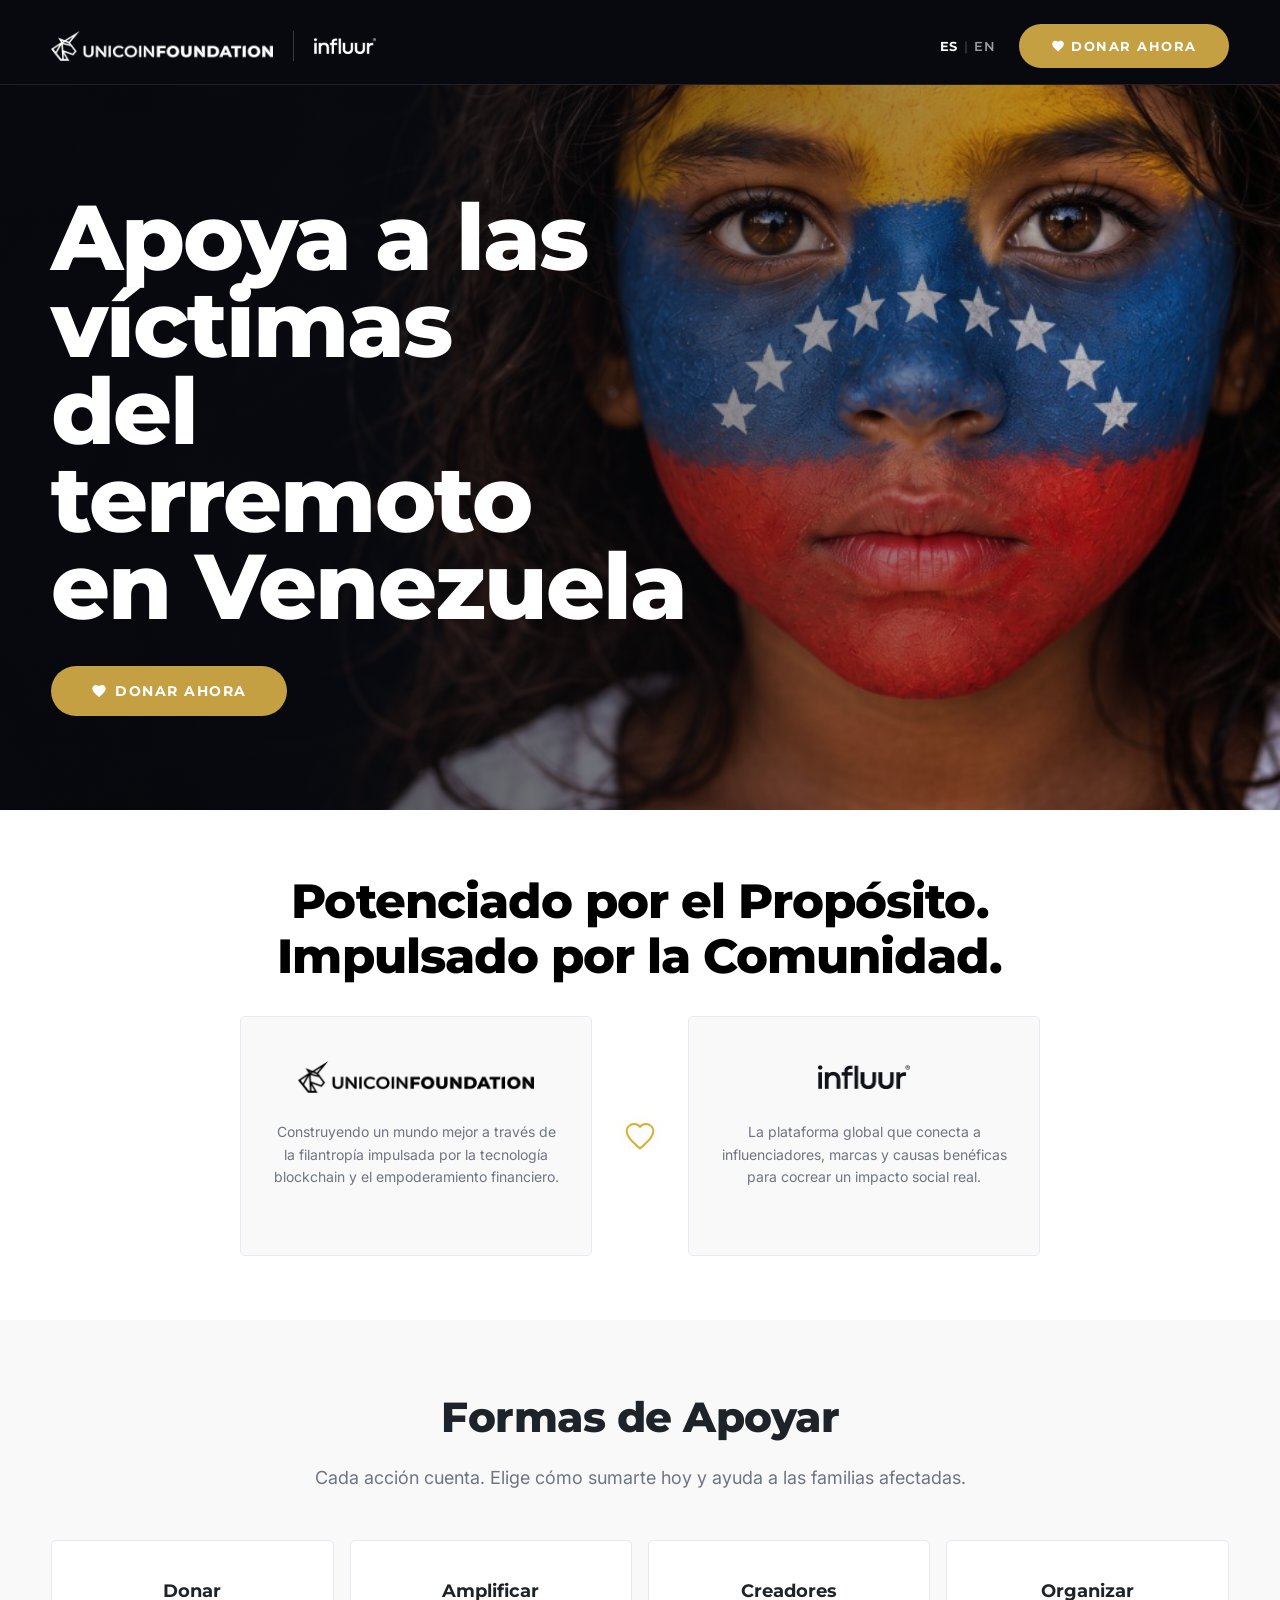
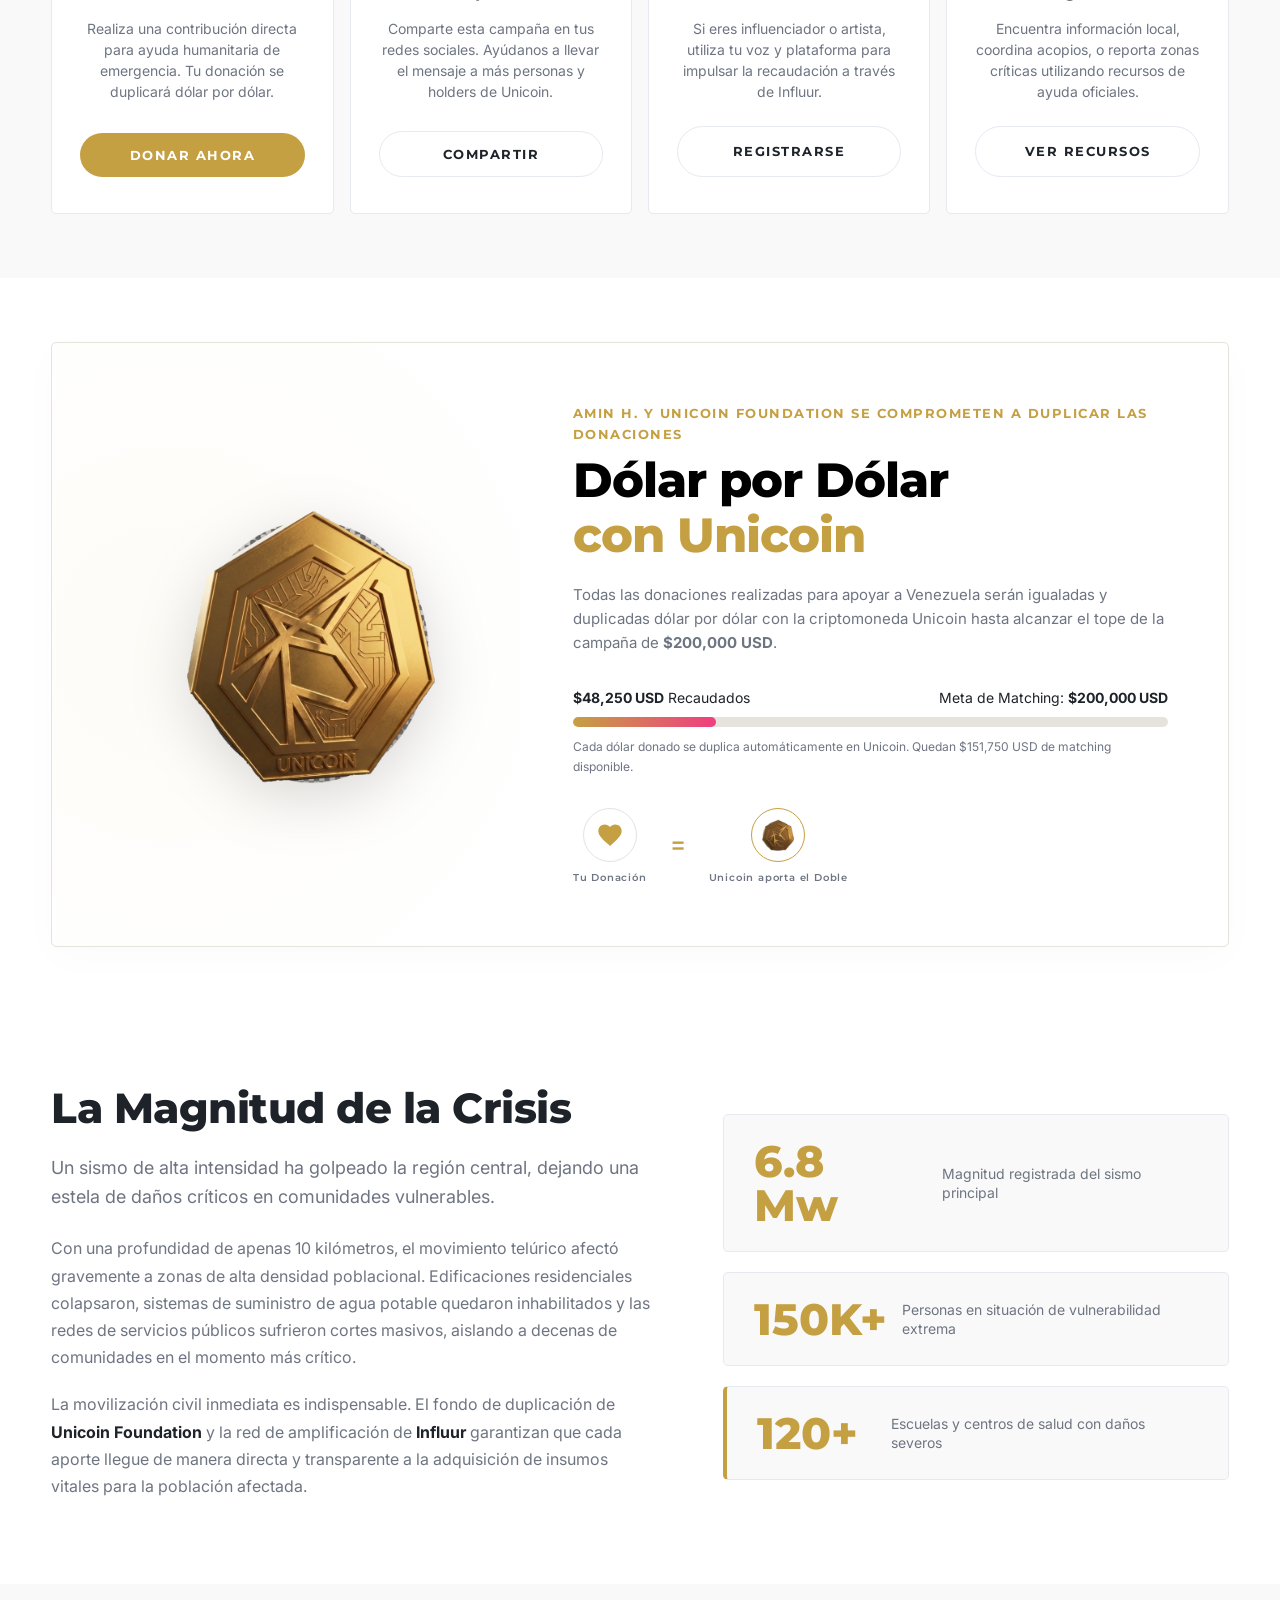
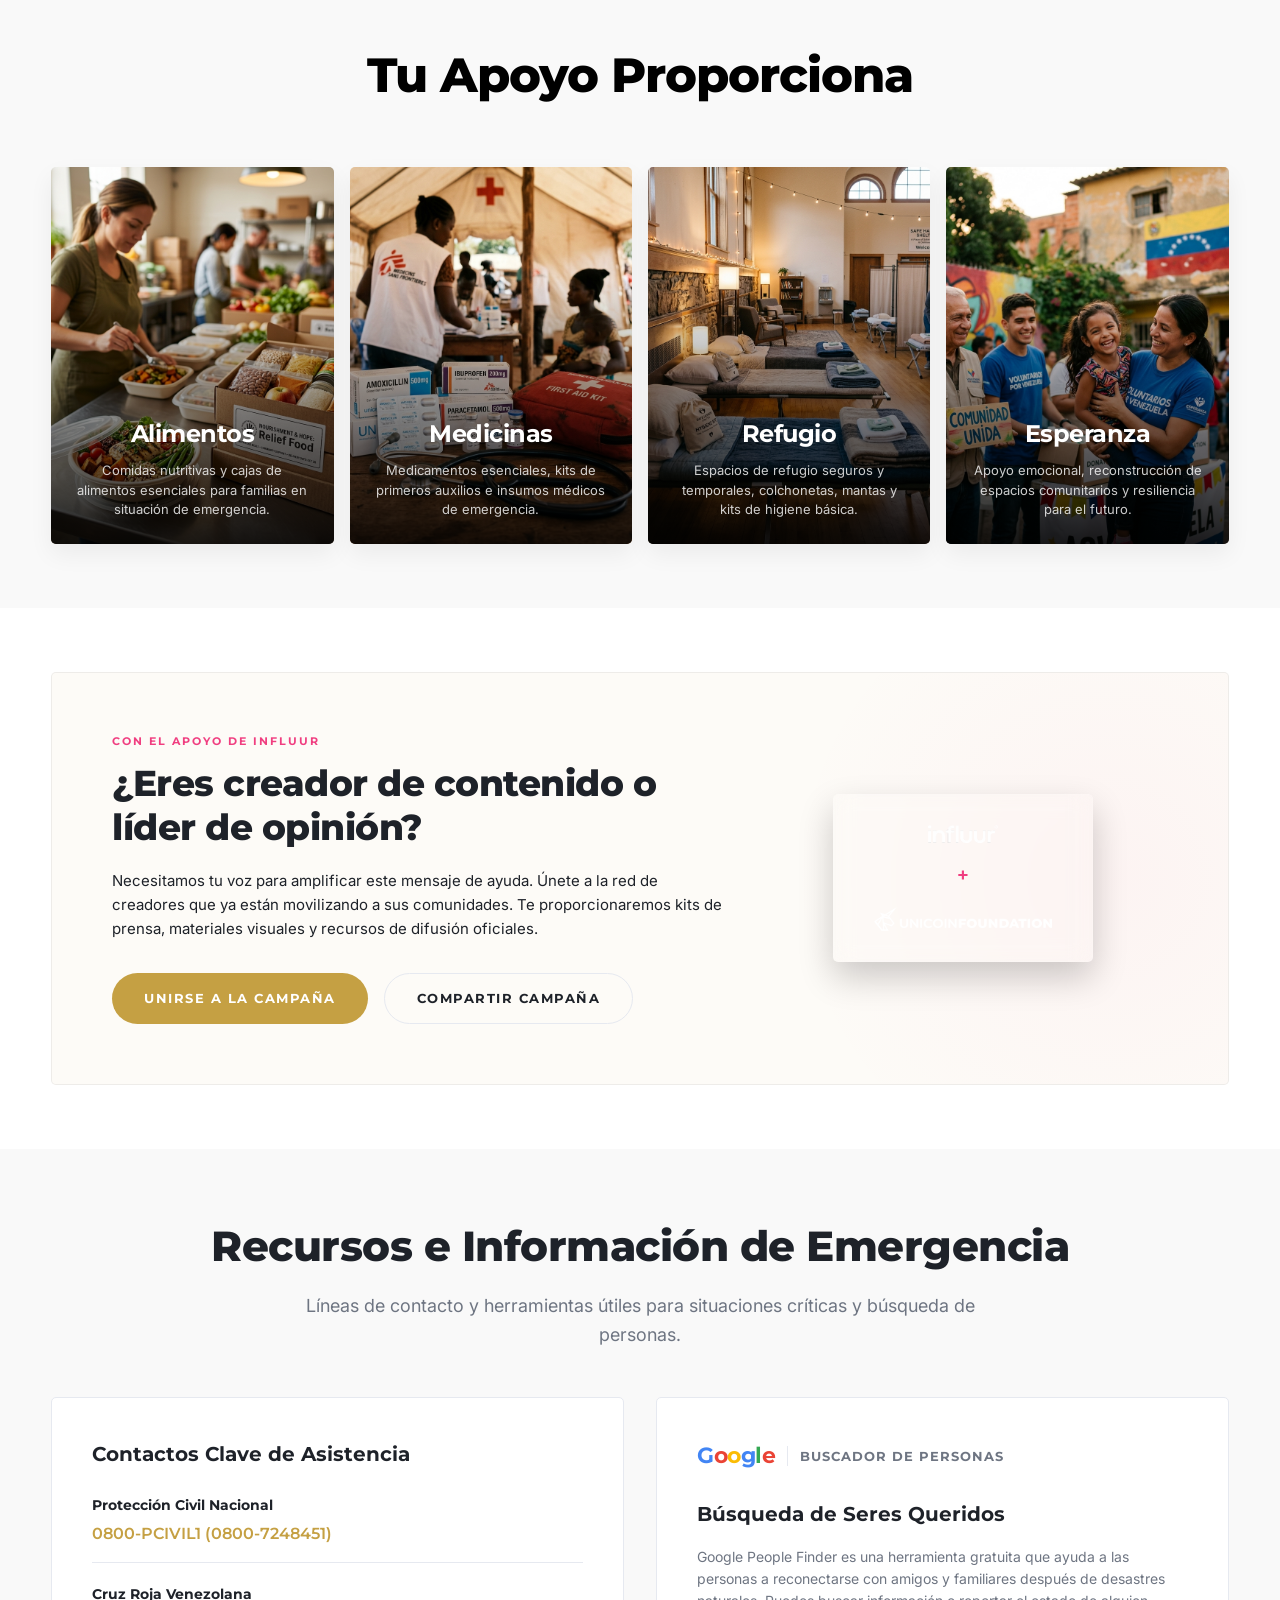
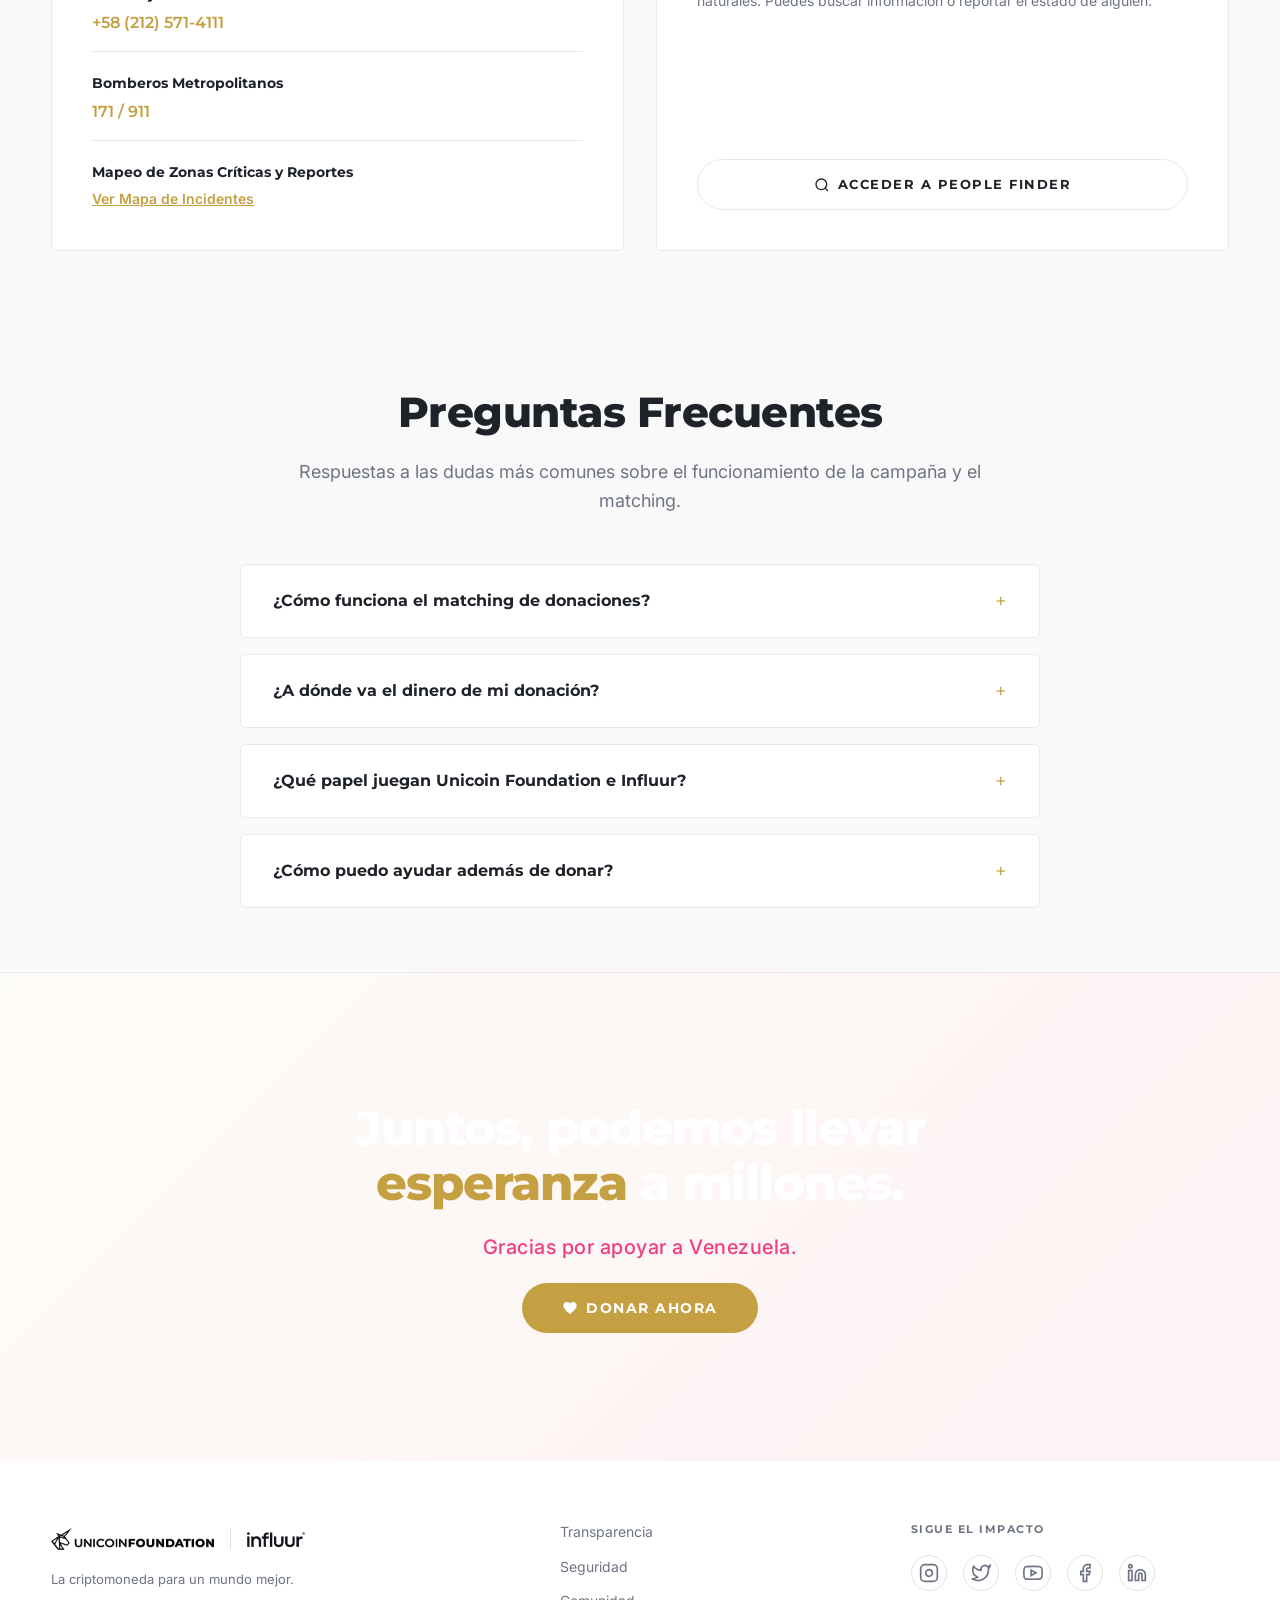
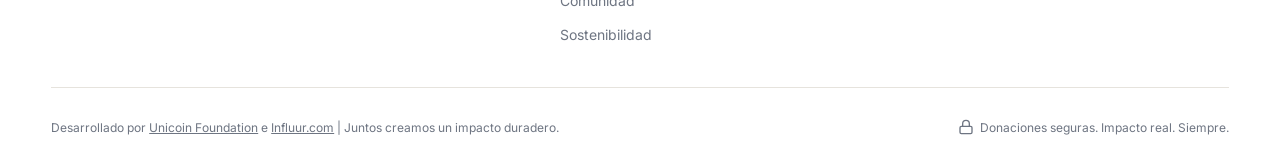
==== commit 91f4f85e: "design: clean up Hero section to keep only title and CTA button" ====
--- a/index.html
+++ b/index.html
@@ -50,22 +50,11 @@
         <div class="hero-content container">
             <div class="hero-text-box">
                 <h1 class="hero-title">Apoya a las víctimas<br class="hero-br">del terremoto<br class="hero-br">en Venezuela</h1>
-                <div class="hero-highlight">Tu impacto se <span class="highlight-gold">duplica.</span></div>
-                <p class="hero-description">
-                    Dona hoy para llevar ayuda humanitaria de emergencia. Por cada <strong>$1 USD</strong> que dones, Unicoin Foundation aportará <strong>1 Unicoin</strong>, hasta alcanzar un tope de <strong>200,000 Unicoins</strong>.
-                </p>
-                <div class="hero-actions">
+                <div class="hero-actions" style="margin-top: 36px;">
                     <button class="btn btn-primary btn-large open-modal-btn">
                         <svg viewBox="0 0 24 24" fill="currentColor" width="16" height="16" style="margin-right: 8px; vertical-align: middle;"><path d="M12 21.35l-1.45-1.32C5.4 15.36 2 12.28 2 8.5 2 5.42 4.42 3 7.5 3c1.74 0 3.41.81 4.5 2.09C13.09 3.81 14.76 3 16.5 3 19.58 3 22 5.42 22 8.5c0 3.78-3.4 6.86-8.55 11.54L12 21.35z"/></svg>
                         Donar Ahora
                     </button>
-                </div>
-                <div class="secure-badge hero-secure-badge">
-                    <svg class="secure-icon" viewBox="0 0 24 24" fill="none" stroke="currentColor" stroke-width="2">
-                        <rect x="3" y="11" width="18" height="11" rx="2" ry="2"></rect>
-                        <path d="M7 11V7a5 5 0 0 1 10 0v4"></path>
-                    </svg>
-                    <span>Donación Segura. Transparente. 100% de Impacto Garantizado.</span>
                 </div>
             </div>
         </div>
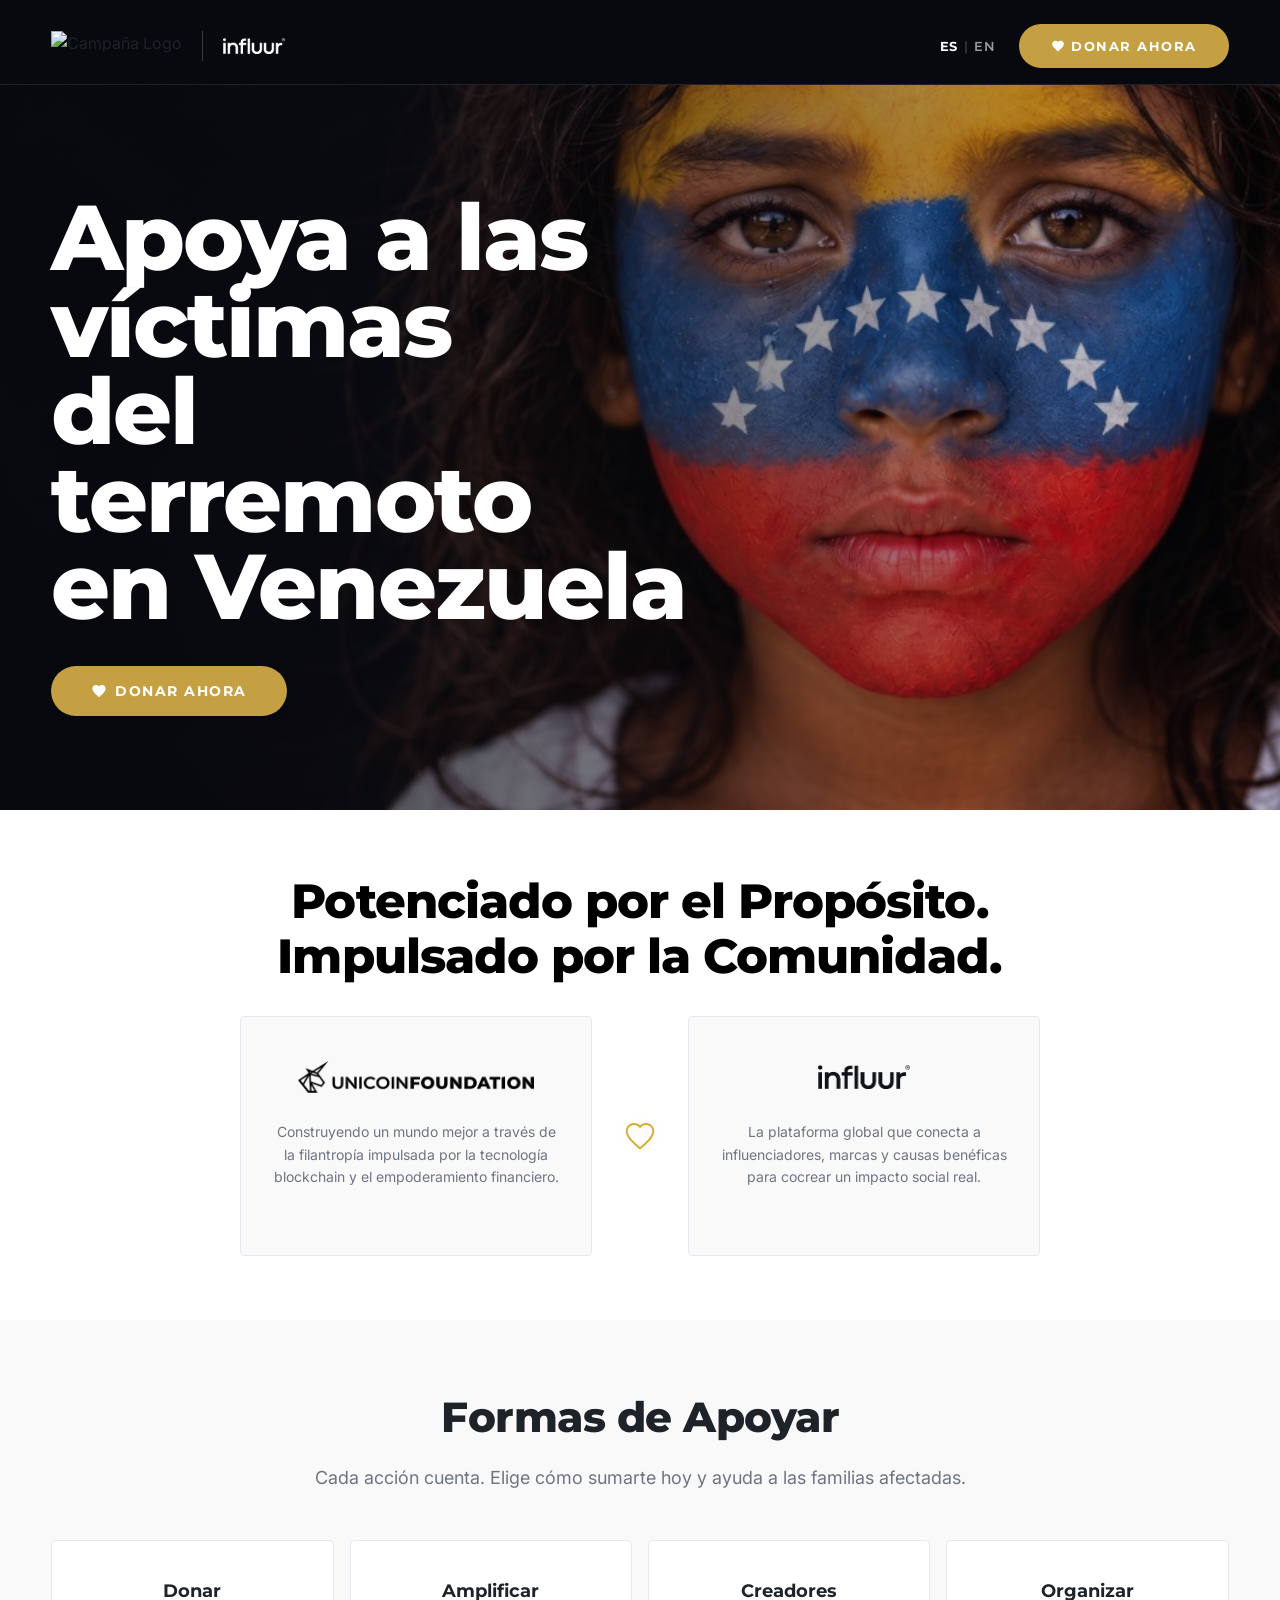
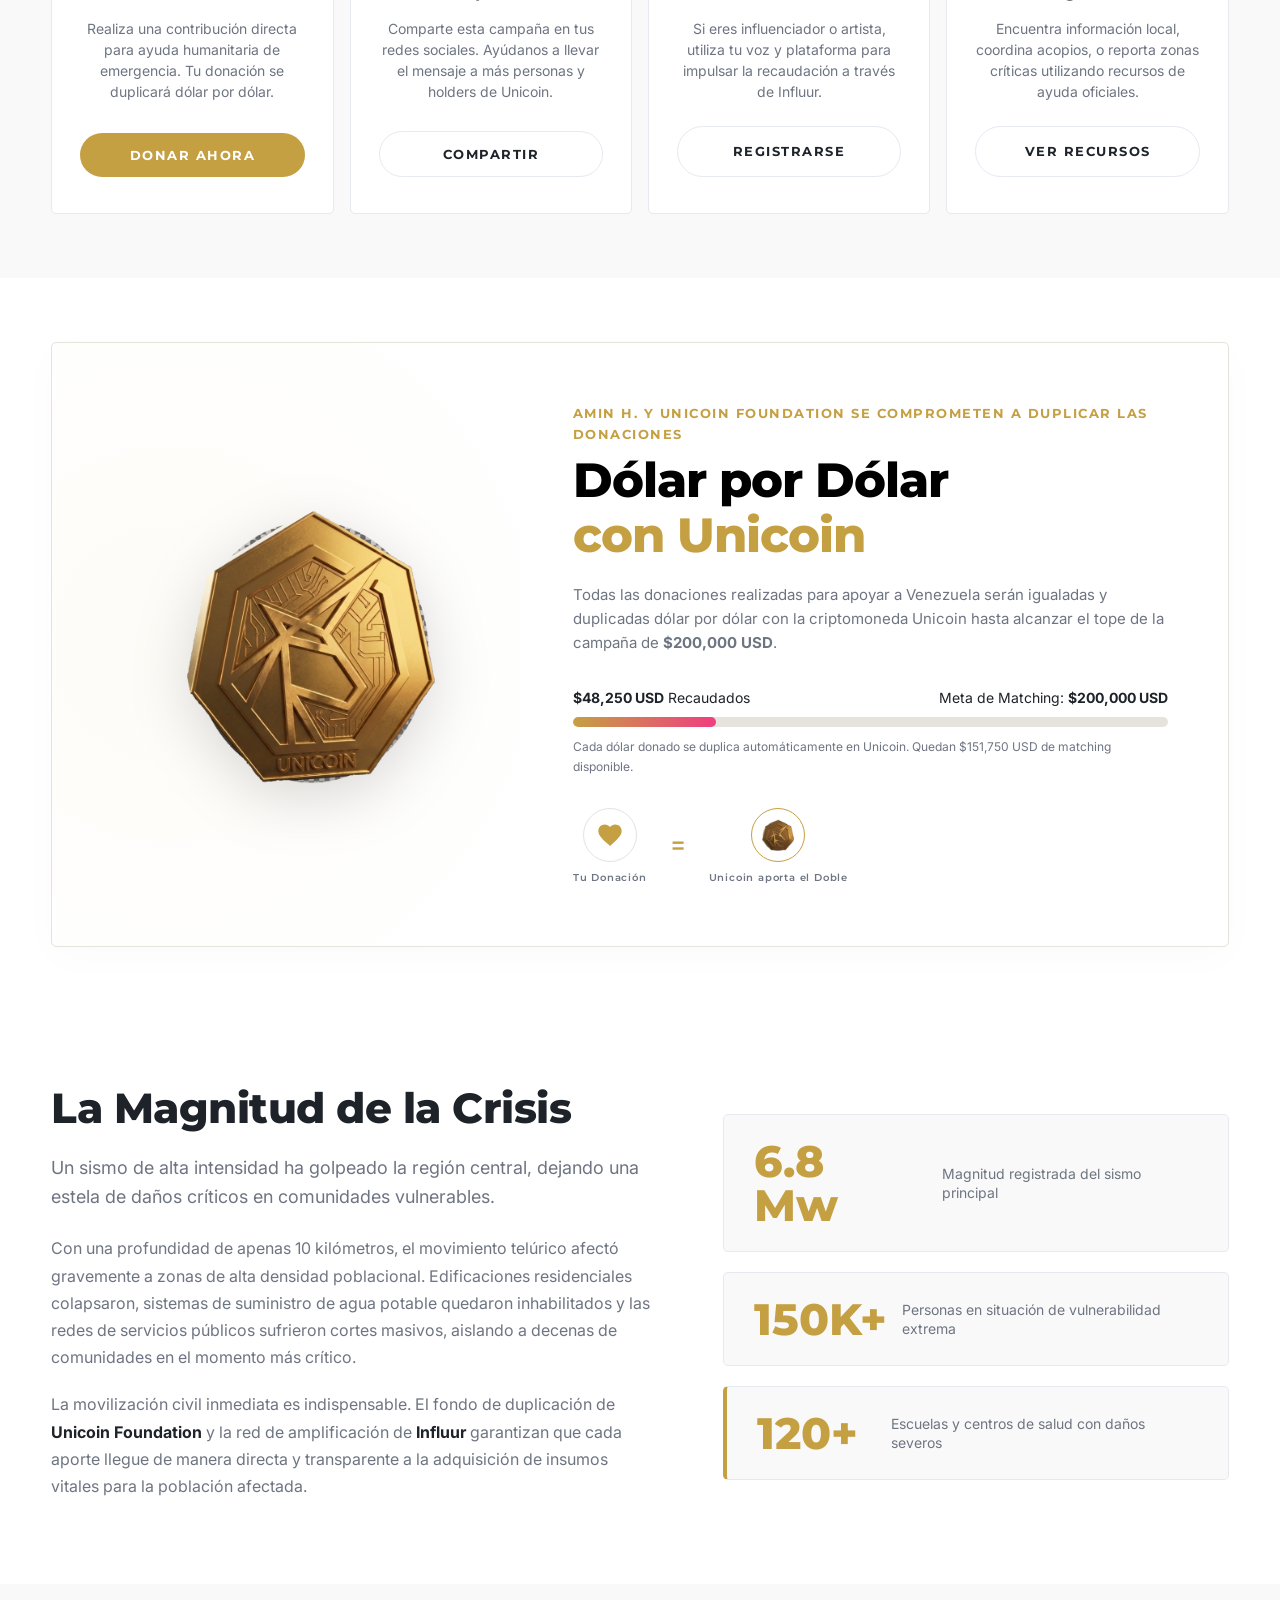
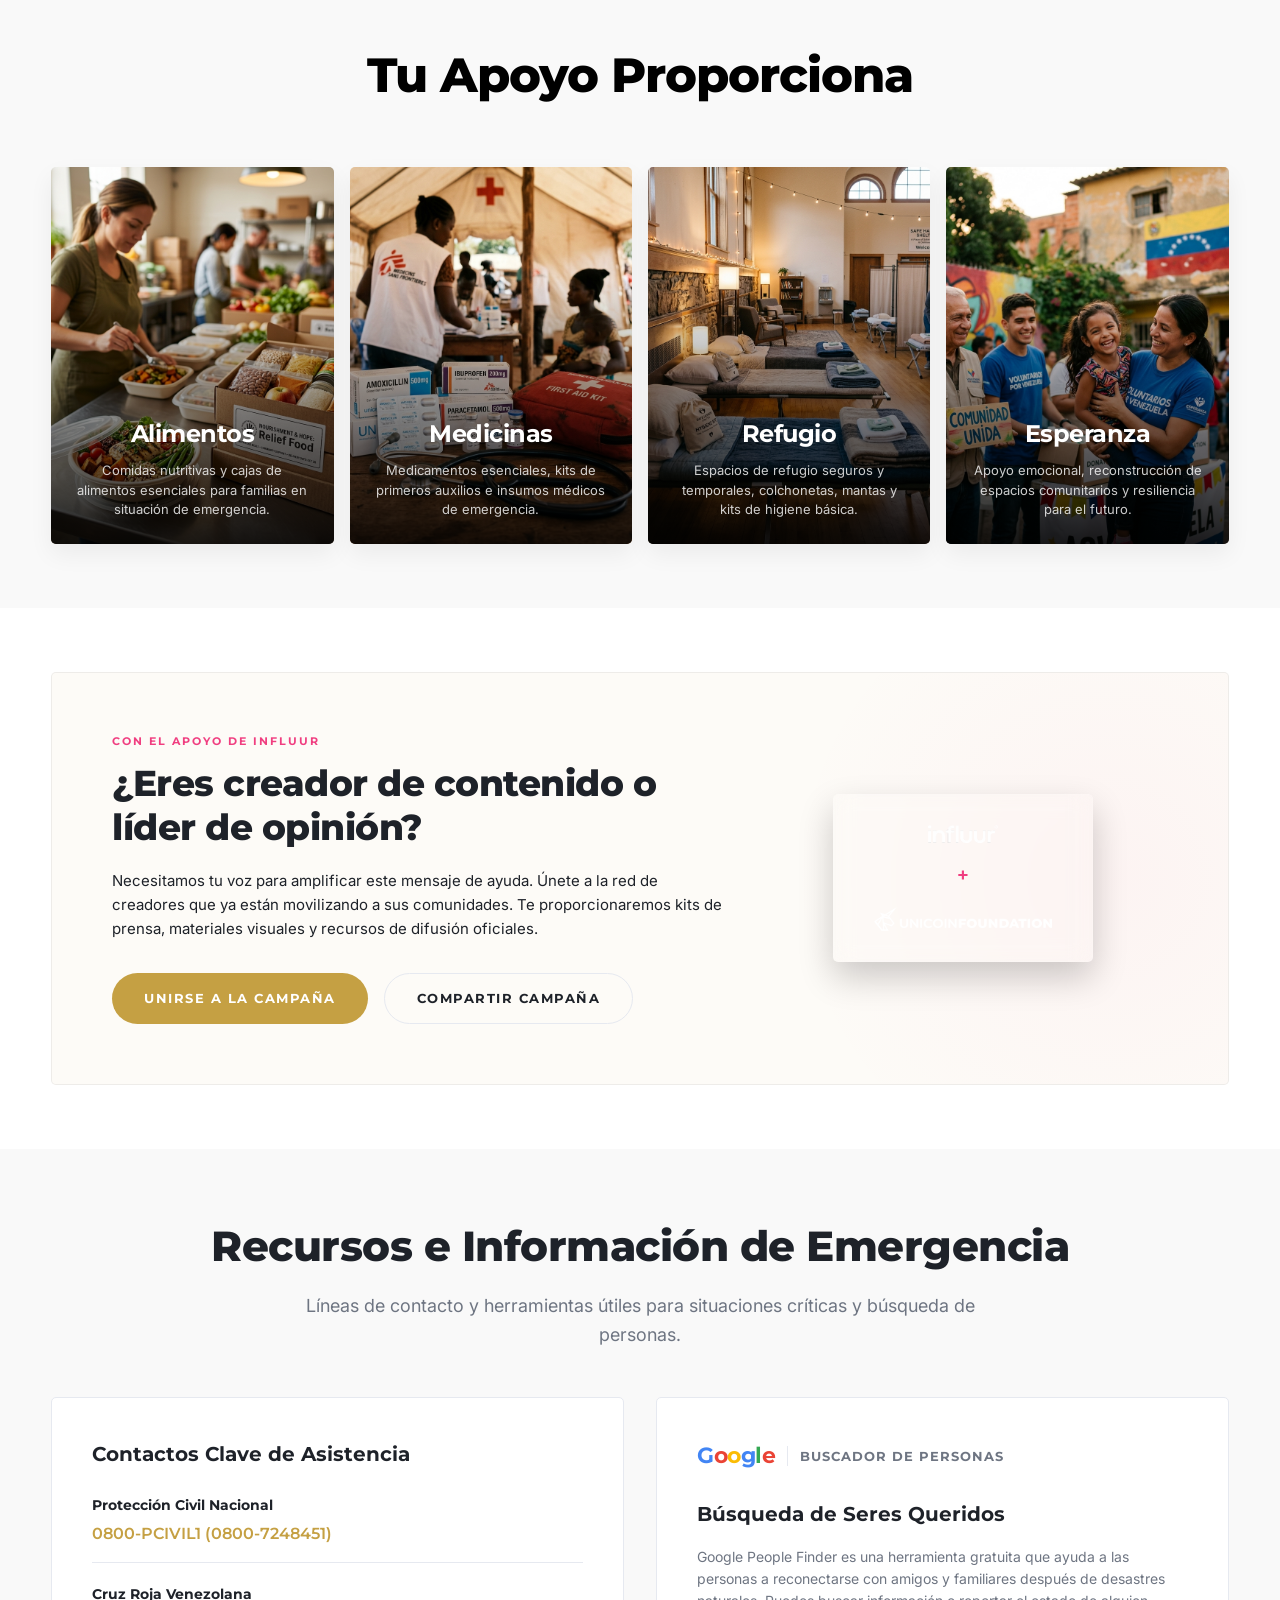
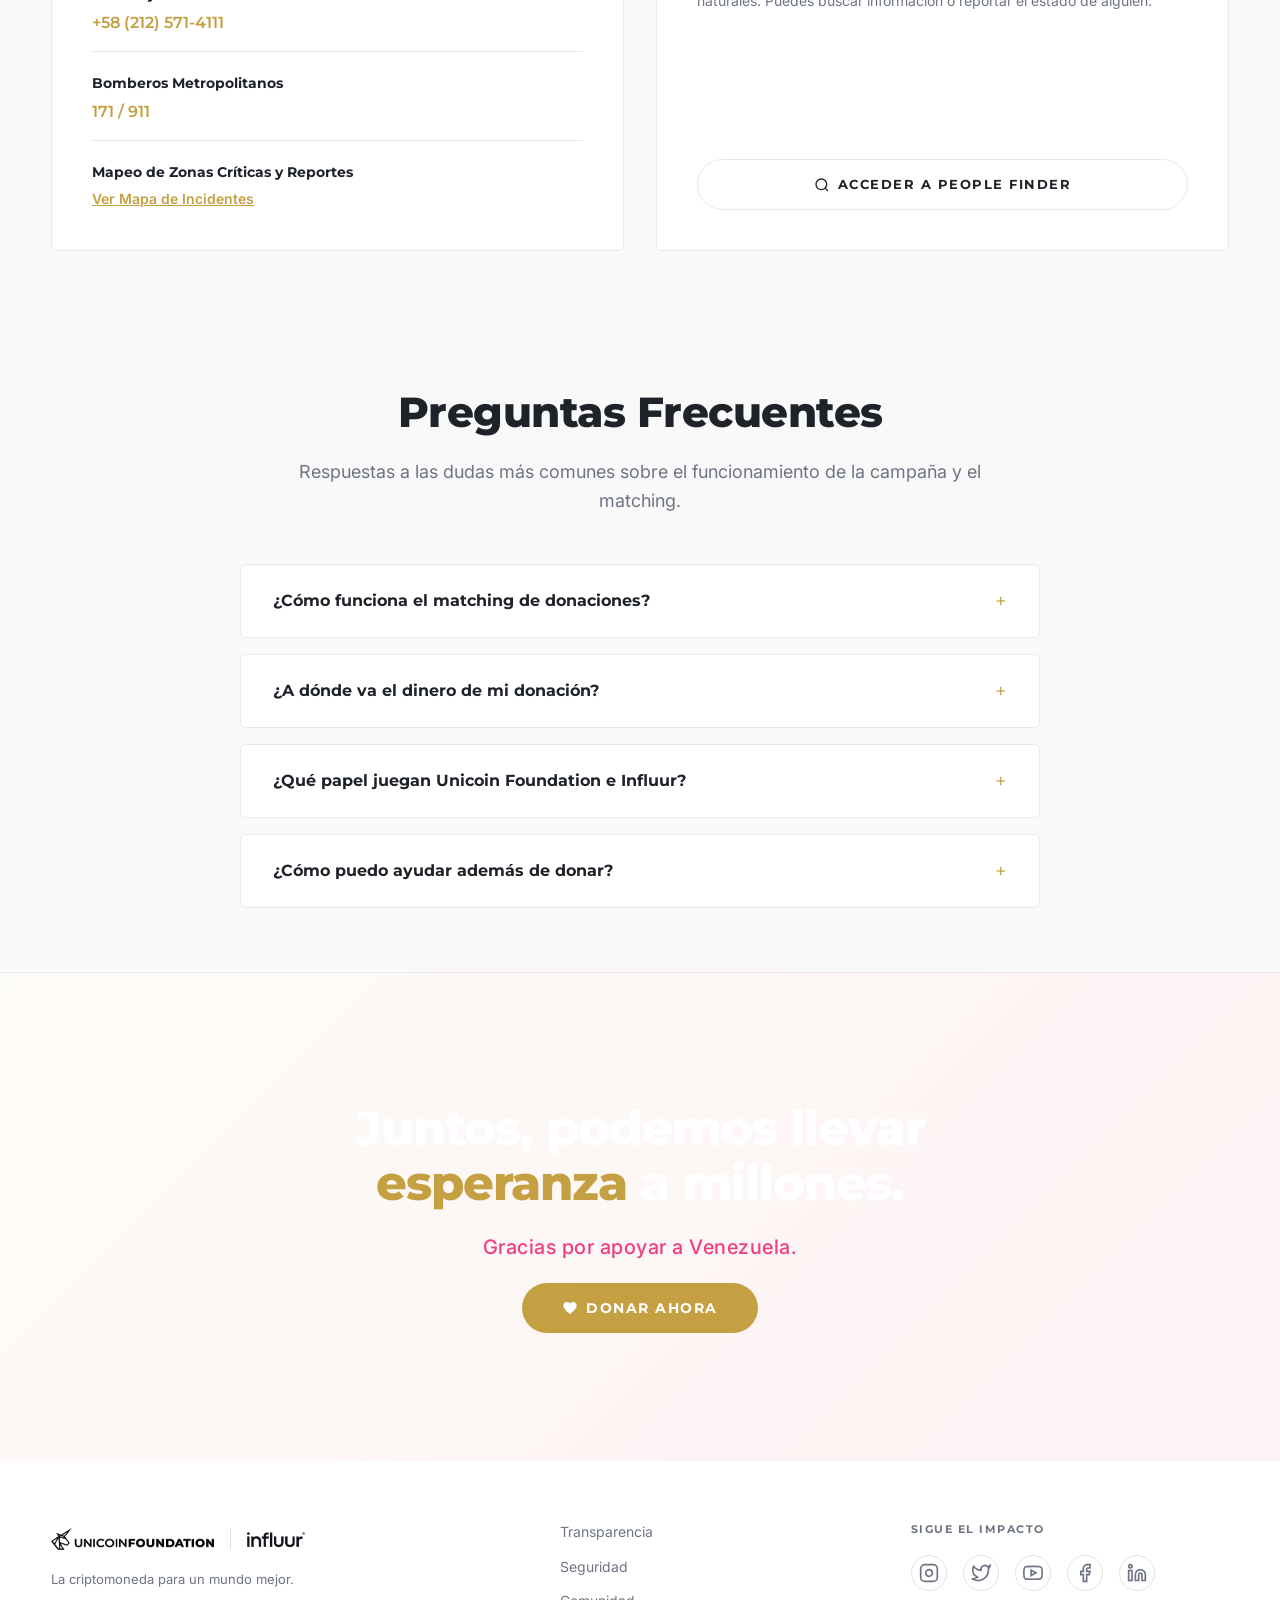
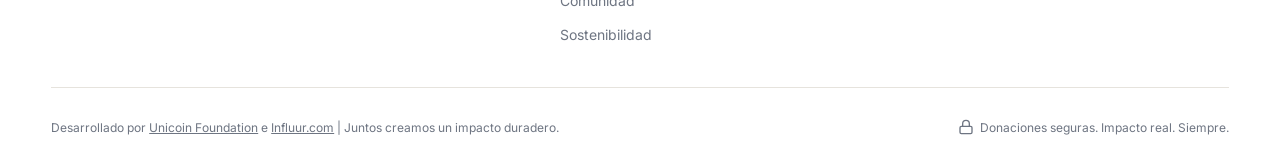
==== commit 5e5e8a07: "style: unify card headers, set colors to gold/yellow/gray, swap Reconocimiento layout, and replace n" ====
--- a/index.html
+++ b/index.html
@@ -20,7 +20,7 @@
         <div class="nav-logos">
             <!-- Unicoin Foundation Logo -->
             <a href="https://unicoin.org/" target="_blank" class="logo-link">
-                <img src="unicoinfoundation_logo_white.png" alt="Unicoin Foundation Logo" class="logo-unicoin-img">
+                <img src="nav_logo.png" alt="Campaña Logo" class="logo-unicoin-img">
             </a>
             
             <div class="logo-divider"></div>
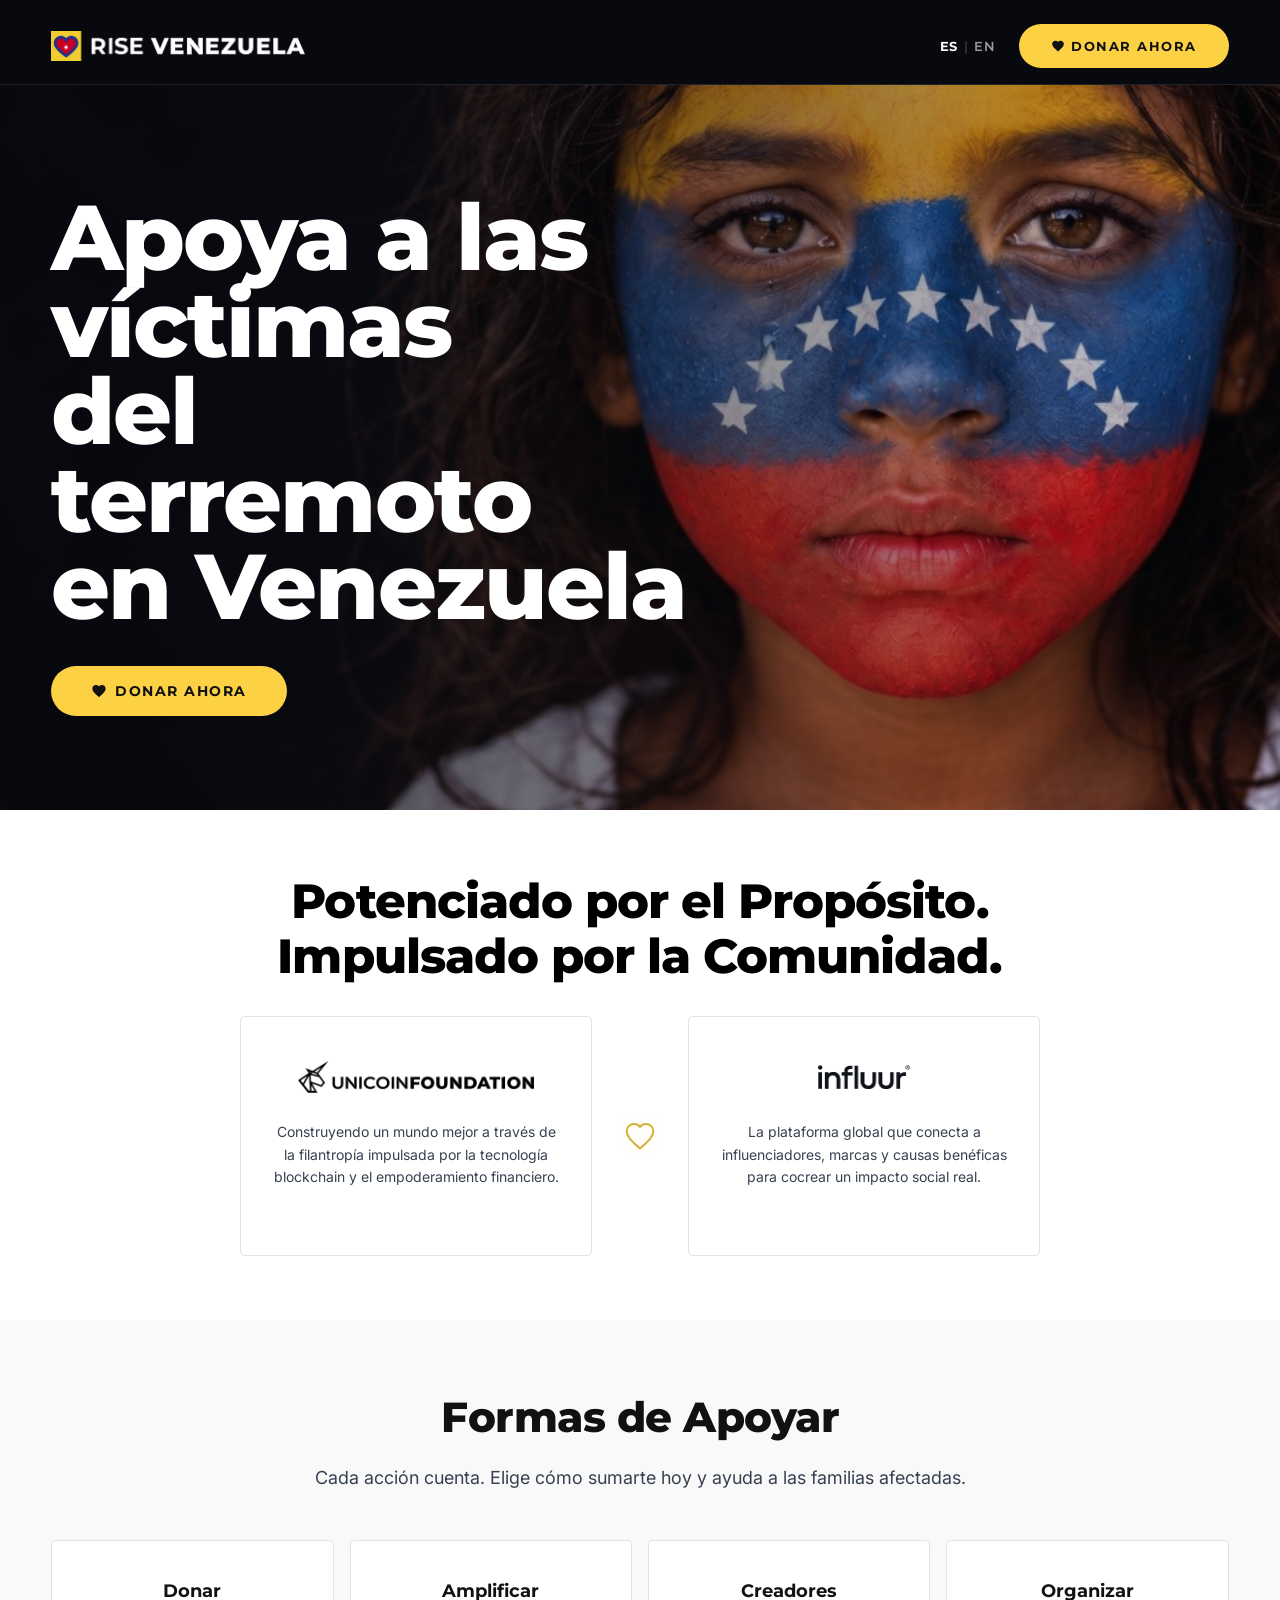
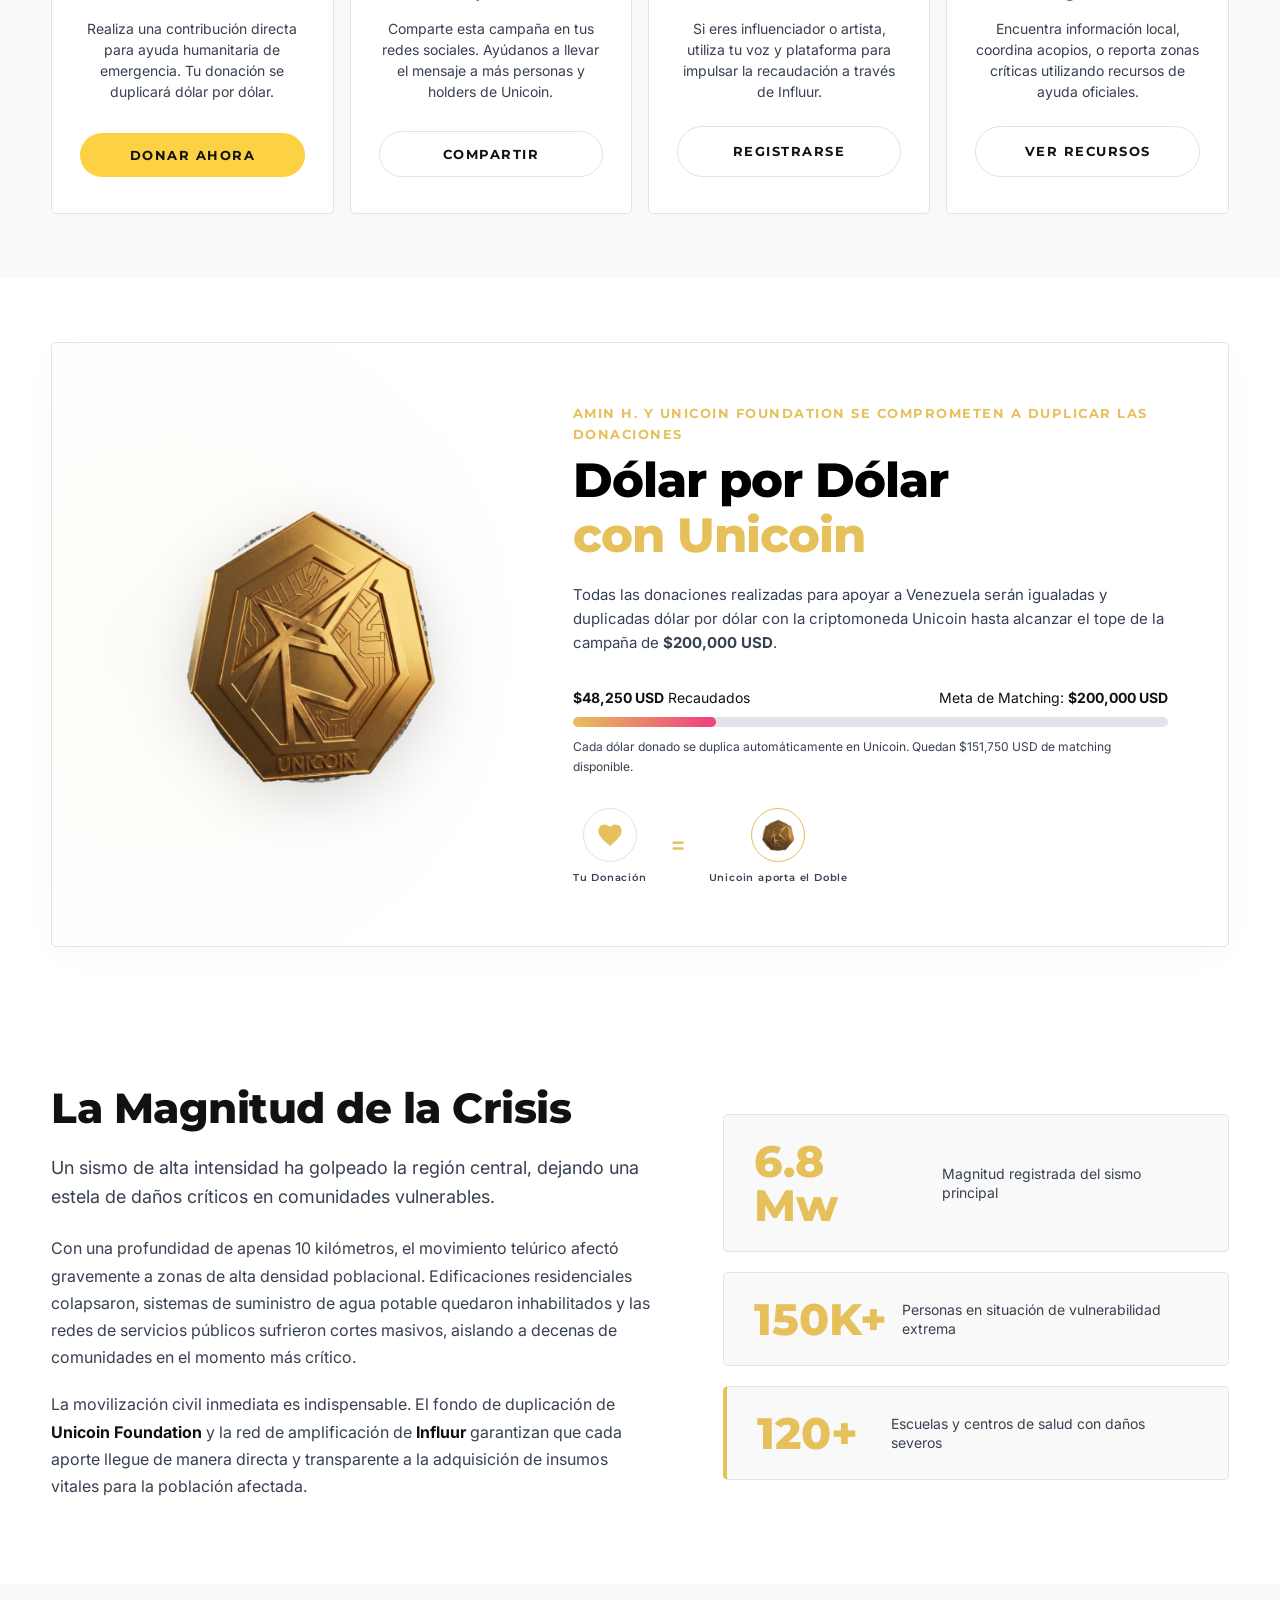
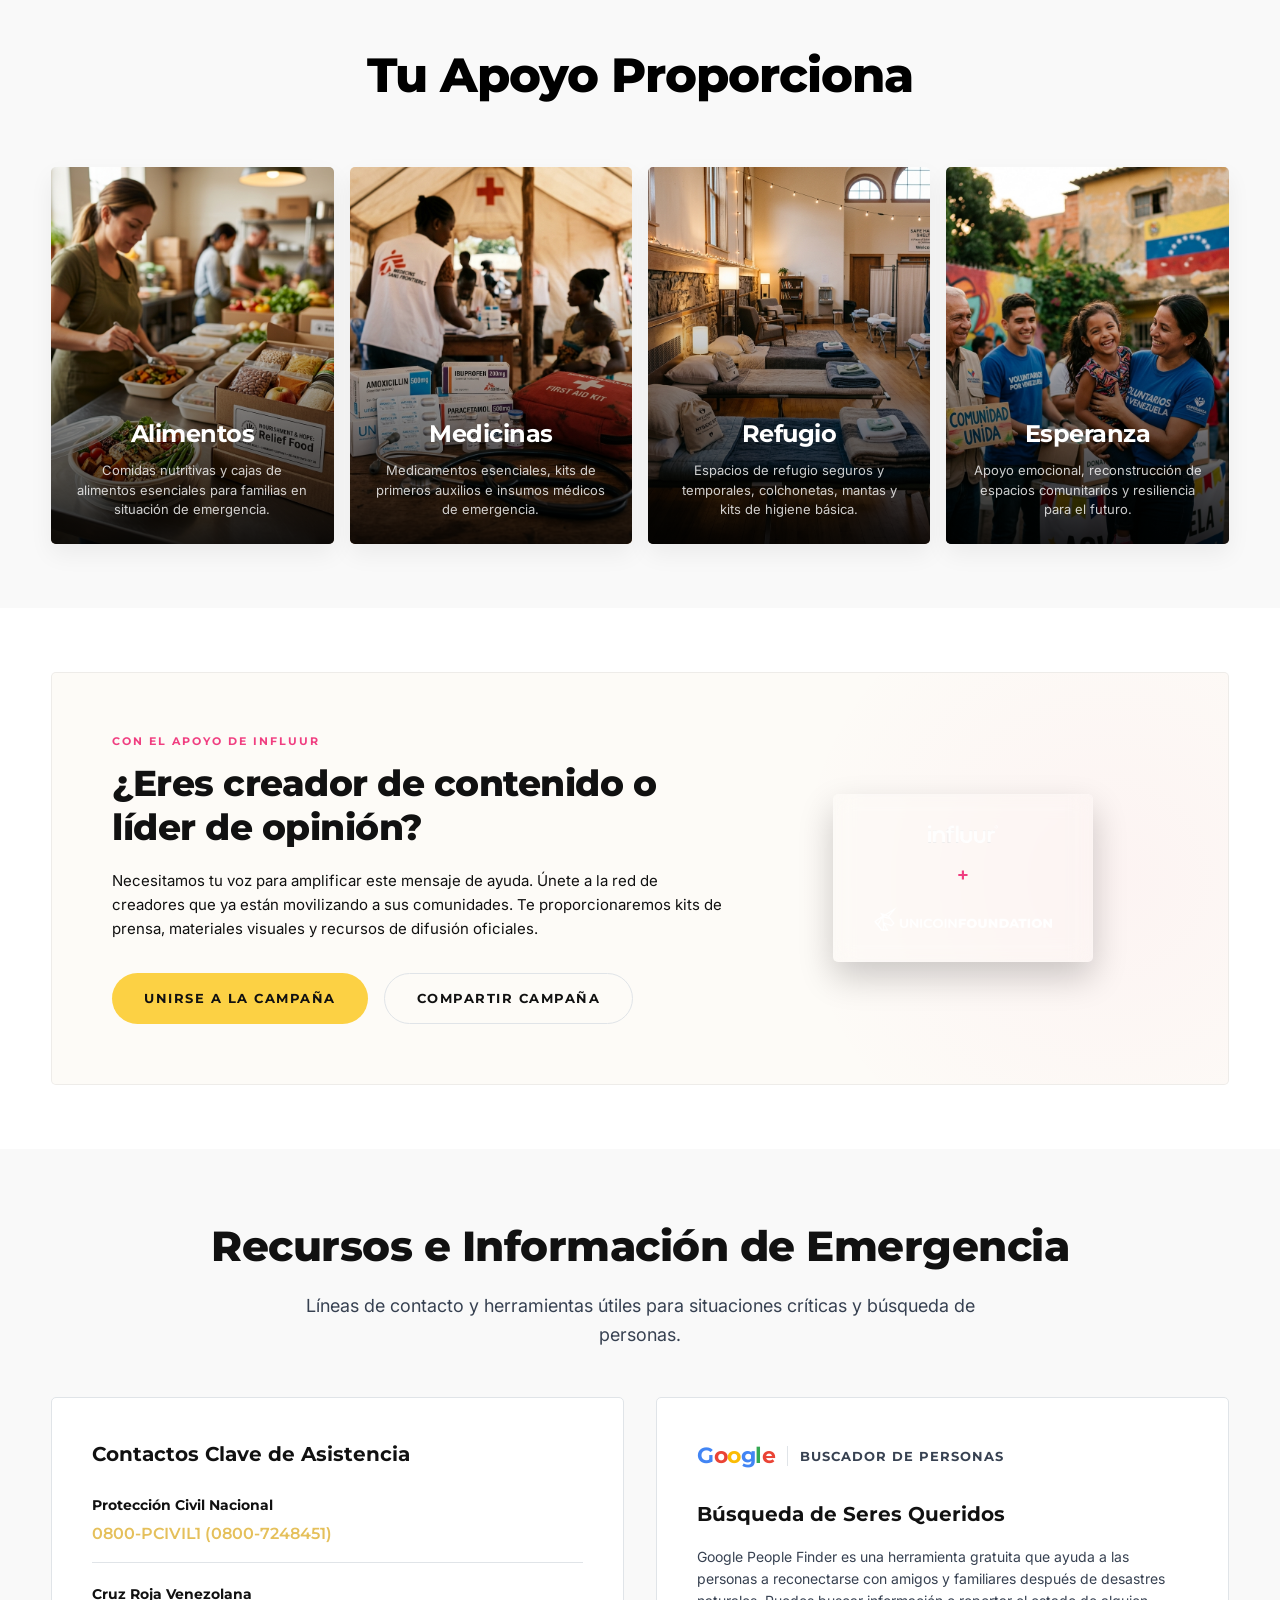
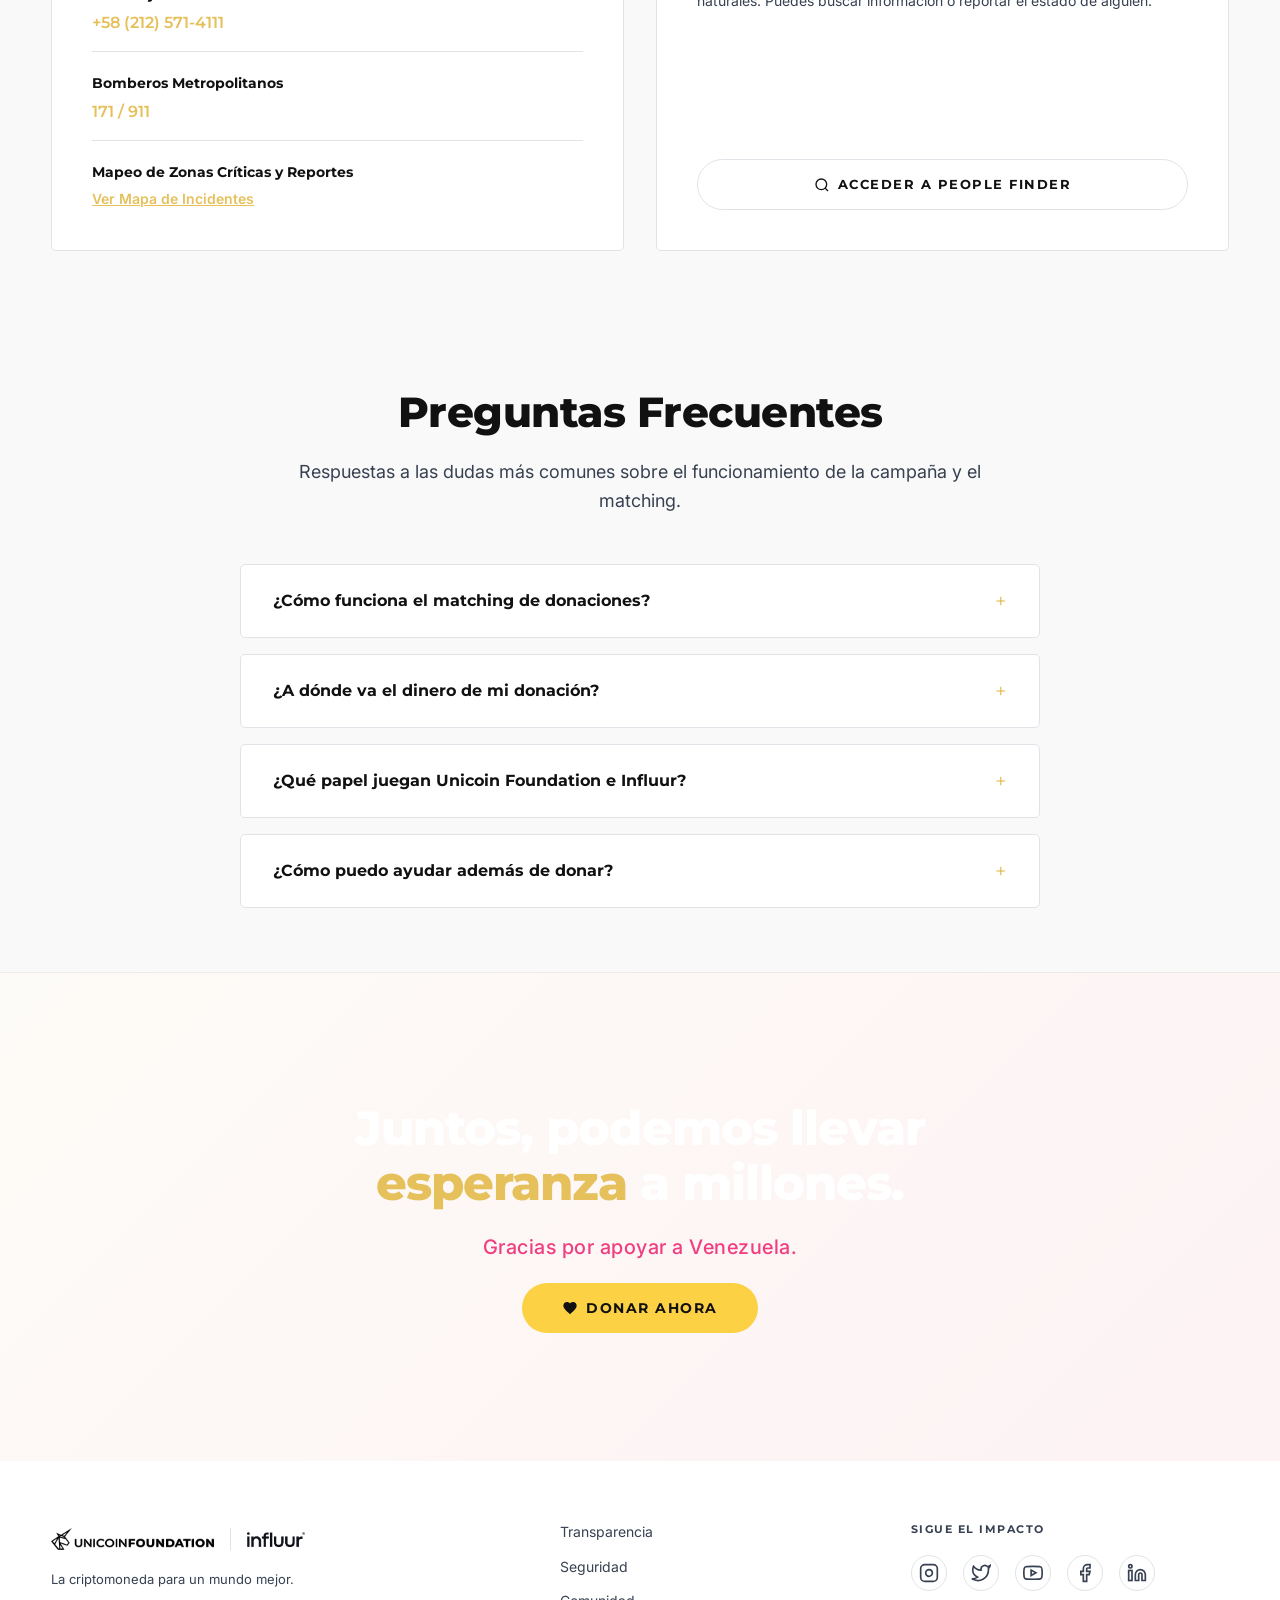
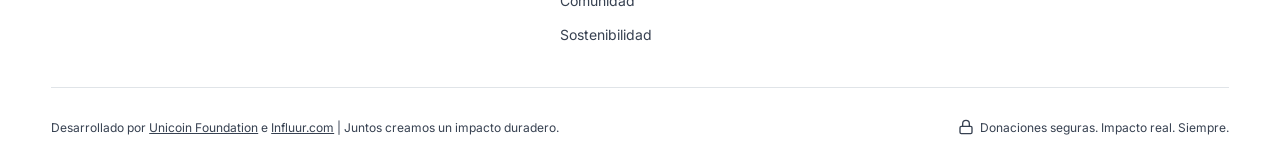
==== commit ef01c3b9: "Update nav logo to main logo and remove other logos from top nav" ====
--- a/index.html
+++ b/index.html
@@ -18,16 +18,9 @@
     <!-- Header / Nav Bar -->
     <header class="nav-bar">
         <div class="nav-logos">
-            <!-- Unicoin Foundation Logo -->
+            <!-- Main Campaign Logo -->
             <a href="https://unicoin.org/" target="_blank" class="logo-link">
                 <img src="nav_logo.png" alt="Campaña Logo" class="logo-unicoin-img">
-            </a>
-            
-            <div class="logo-divider"></div>
-            
-            <!-- Influur Logo -->
-            <a href="https://www.influur.com" target="_blank" class="logo-link logo-influur-wrapper">
-                <img src="influur_logo_white.png" alt="Influur Logo" class="logo-influur-img">
             </a>
         </div>
         
@@ -286,7 +279,7 @@
                         Necesitamos tu voz para amplificar este mensaje de ayuda. Únete a la red de creadores que ya están movilizando a sus comunidades. Te proporcionaremos kits de prensa, materiales visuales y recursos de difusión oficiales.
                     </p>
                     <div class="creator-actions">
-                        <button class="btn btn-primary open-creator-modal-btn">Unirse a la Campaña</button>
+                        <a href="https://forms.gle/kZ9Jcwo16So6TKS29" target="_blank" class="btn btn-primary">Unirse a la Campaña</a>
                         <a href="#" class="btn btn-secondary share-campaign-btn">
                             Compartir Campaña
                         </a>
@@ -303,42 +296,6 @@
             </div>
         </div>
     </section>
-
-    <!-- Interactive Creator Modal -->
-    <div class="donation-modal-overlay" id="creatorModal">
-        <div class="donation-modal">
-            <button class="close-modal-btn-x close-creator-btn" aria-label="Cerrar modal">&times;</button>
-            
-            <div class="modal-header">
-                <h3>Únete como Amplificador</h3>
-                <p>Completa tus datos para recibir el kit de prensa y coordinar la difusión.</p>
-            </div>
-            
-            <form class="donation-form" id="creatorForm">
-                <div class="personal-info-group">
-                    <label class="form-label">Datos del Creador</label>
-                    <div class="form-row">
-                        <div class="form-col">
-                            <input type="text" id="creatorName" class="form-input" placeholder="Nombre completo o Alias" required>
-                        </div>
-                        <div class="form-col">
-                            <input type="email" id="creatorEmail" class="form-input" placeholder="Correo electrónico" required>
-                        </div>
-                    </div>
-                    <div class="form-row" style="margin-top: 12px;">
-                        <div class="form-col">
-                            <input type="text" id="creatorSocial" class="form-input" placeholder="Tu principal Red Social (e.g. @usuario en Instagram)" required>
-                        </div>
-                        <div class="form-col">
-                            <input type="text" id="creatorCategory" class="form-input" placeholder="Temática de tu contenido" required>
-                        </div>
-                    </div>
-                </div>
-
-                <button type="submit" class="btn btn-primary w-full btn-large" style="margin-top: 20px;">Enviar Registro</button>
-            </form>
-        </div>
-    </div>
     <!-- Resources & Emergency Info Section -->
     <section class="resources-section" id="recursos">
         <div class="container">
--- a/style.css
+++ b/style.css
@@ -4,23 +4,33 @@
 
 /* --- CSS VARIABLES & TOKENS --- */
 :root {
-    /* Color Palette - Light Theme */
-    --color-dark-bg: #ffffff;      /* Pure white */
-    --color-dark-card: #f9f9f9;    /* Light grey */
-    --color-light-bg: #f9f9f9;     /* Light grey */
-    --color-light-card: #ffffff;   /* Pure white */
-    
-    --color-gold: #c5a043;         /* Refined gold (slightly darker for readability on white background) */
-    --color-gold-hover: #b48f32;   /* Hover state gold */
-    --color-gold-glow: rgba(197, 160, 67, 0.15);
-    --color-pink: #f03e80;         /* Influur brand pink */
-    
-    --color-text-light: #1e2229;   /* Text on main background is now dark */
-    --color-text-muted-light: #6e7582; /* Muted text */
-    --color-text-dark: #1e2229;
-    --color-text-muted-dark: #6e7582;
-    --color-border-dark: #e6e9f0;  /* Borders are now light grey */
-    --color-border-light: #e6e3dd;
+    /* Brand Palette - Exact Matches */
+    --color-brand-yellow-gold: #FCD144;
+    --color-brand-black: #111111;
+    --color-brand-white: #FFFFFF;
+    --color-brand-grey: #6B7280;
+    --color-brand-dark-grey: #374151;
+    --color-brand-light-grey: #E0E4E8;
+    --color-brand-gold: #E5C05B;
+
+    /* Color Palette Mappings */
+    --color-dark-bg: var(--color-brand-white);
+    --color-dark-card: var(--color-brand-white);
+    --color-light-bg: #f9f9f9;     /* Very light grey for background contrast */
+    --color-light-card: var(--color-brand-white);
+    
+    --color-gold: var(--color-brand-gold);         /* Accent gold for text, borders, icons */
+    --color-gold-primary: var(--color-brand-yellow-gold); /* Primary yellow gold for buttons/accents */
+    --color-gold-hover: #e5bd3b;   /* Hover state gold */
+    --color-gold-glow: rgba(252, 209, 68, 0.15);
+    --color-pink: #f03e80;         /* Influur brand pink (if needed, otherwise unused) */
+    
+    --color-text-light: var(--color-brand-black);
+    --color-text-muted-light: var(--color-brand-dark-grey);
+    --color-text-dark: var(--color-brand-black);
+    --color-text-muted-dark: var(--color-brand-dark-grey);
+    --color-border-dark: var(--color-brand-light-grey);
+    --color-border-light: var(--color-brand-light-grey);
 
     /* Fonts */
     --font-title: 'Montserrat', -apple-system, BlinkMacSystemFont, "Segoe UI", Roboto, sans-serif;
@@ -110,14 +120,15 @@
 }
 
 .btn-primary {
-    background-color: var(--color-gold);
-    color: #ffffff;
+    background-color: var(--color-gold-primary);
+    color: var(--color-text-light);
 }
 
 .btn-primary:hover {
     background-color: var(--color-gold-hover);
+    color: var(--color-text-light);
     transform: translateY(-2px);
-    box-shadow: 0 10px 25px rgba(197, 160, 67, 0.2);
+    box-shadow: 0 10px 25px var(--color-gold-glow);
 }
 
 .btn-primary:active {
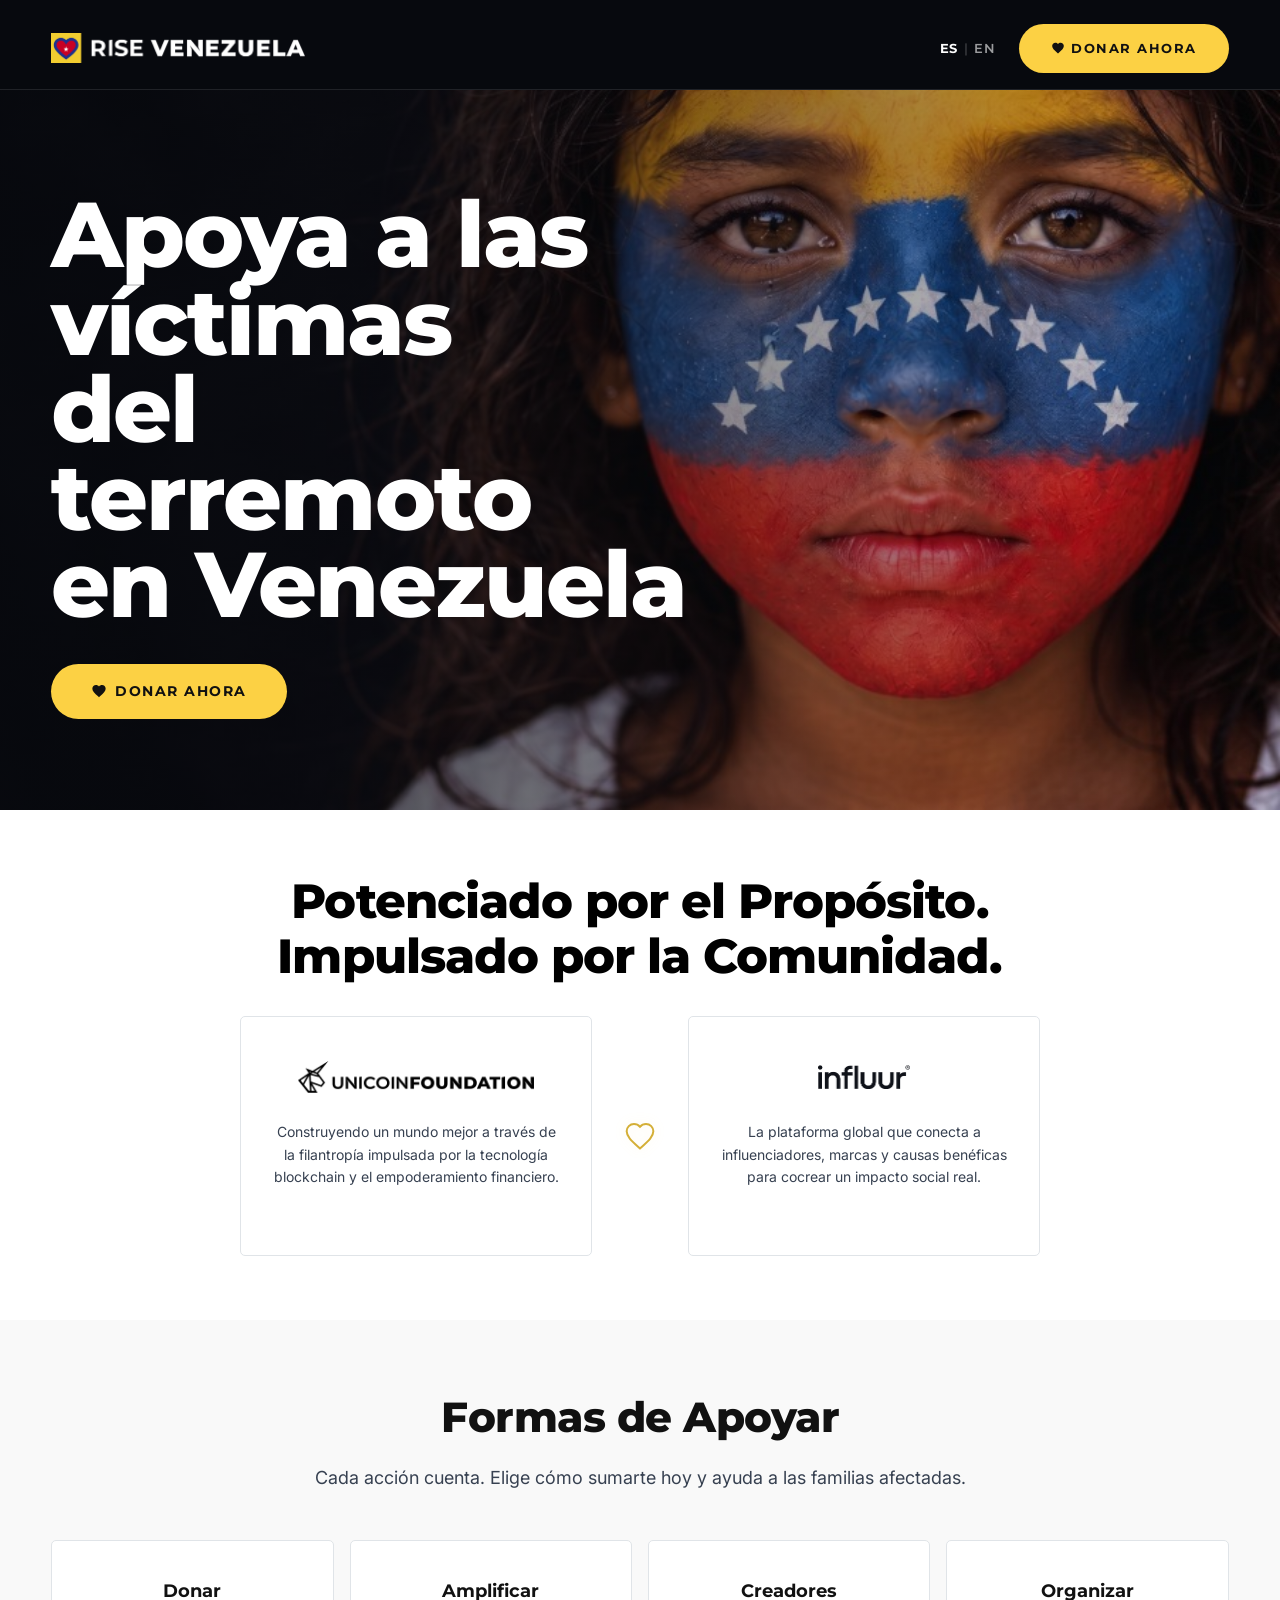
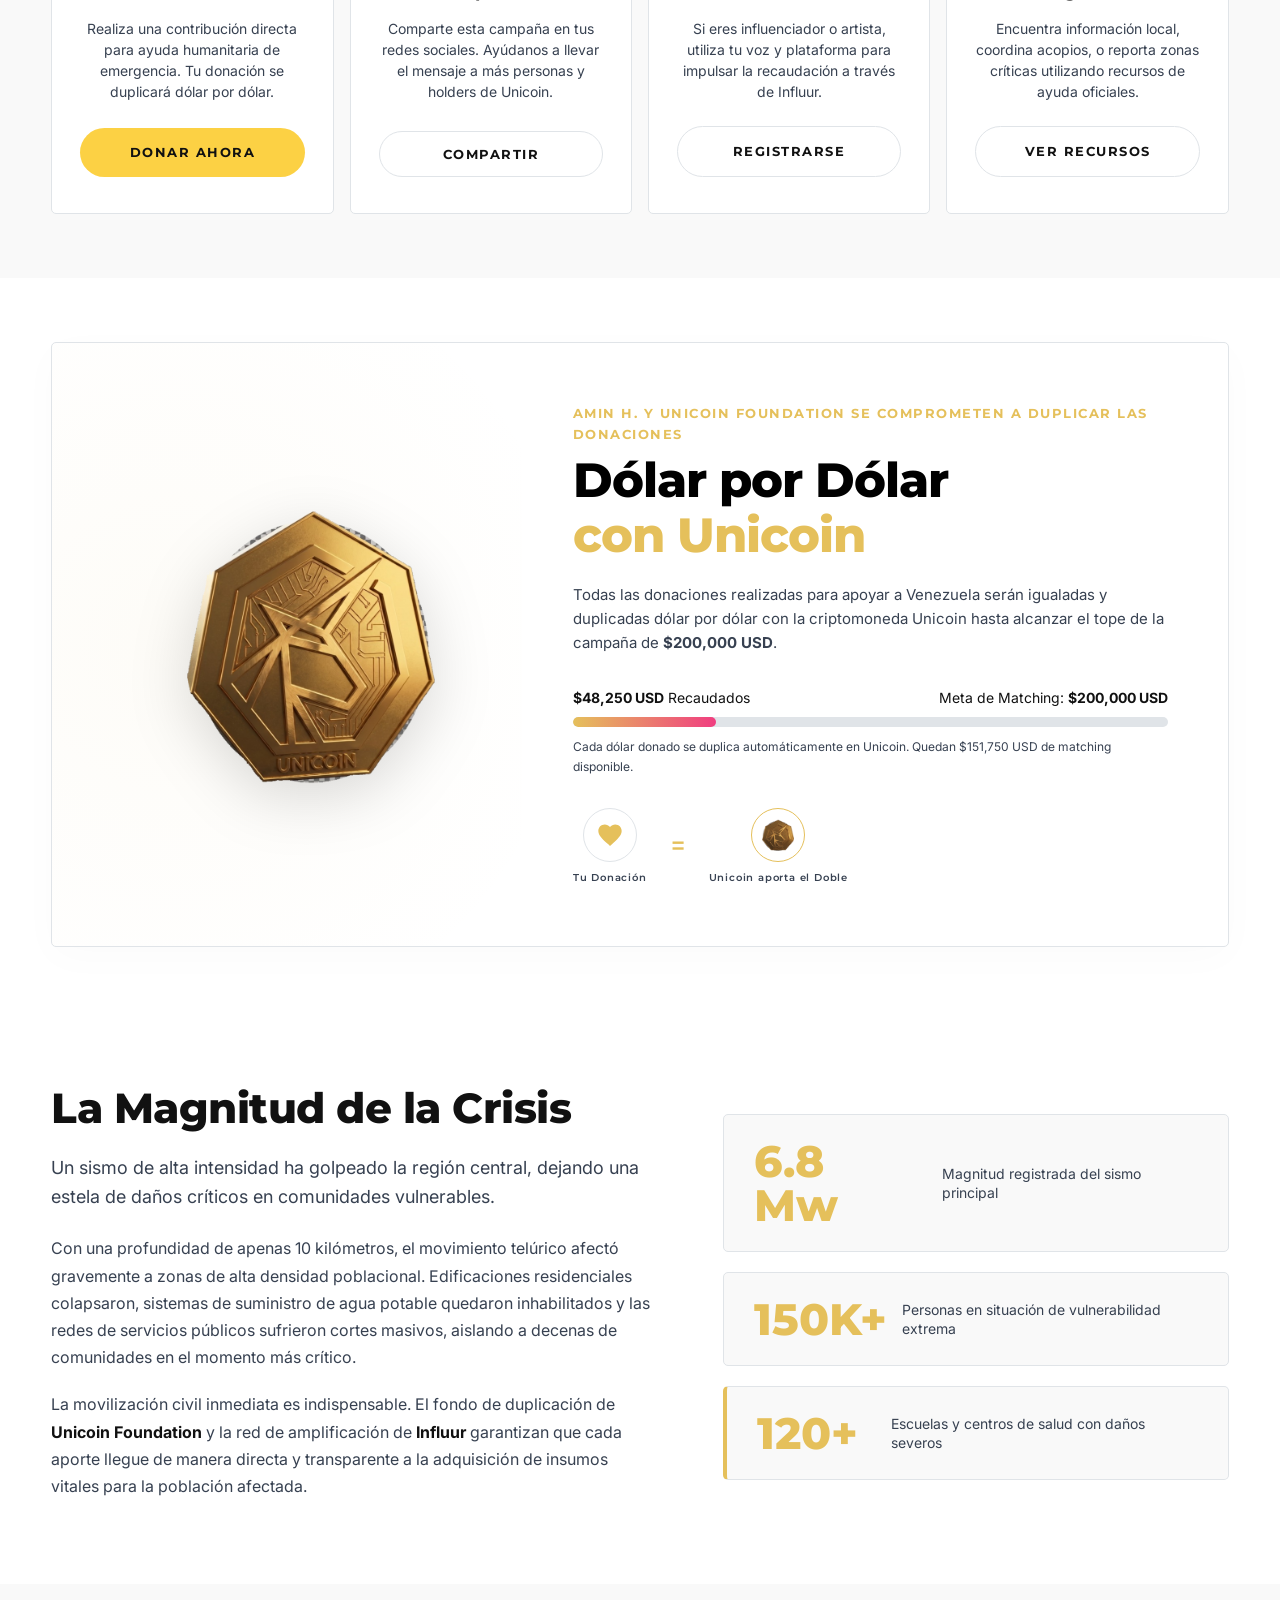
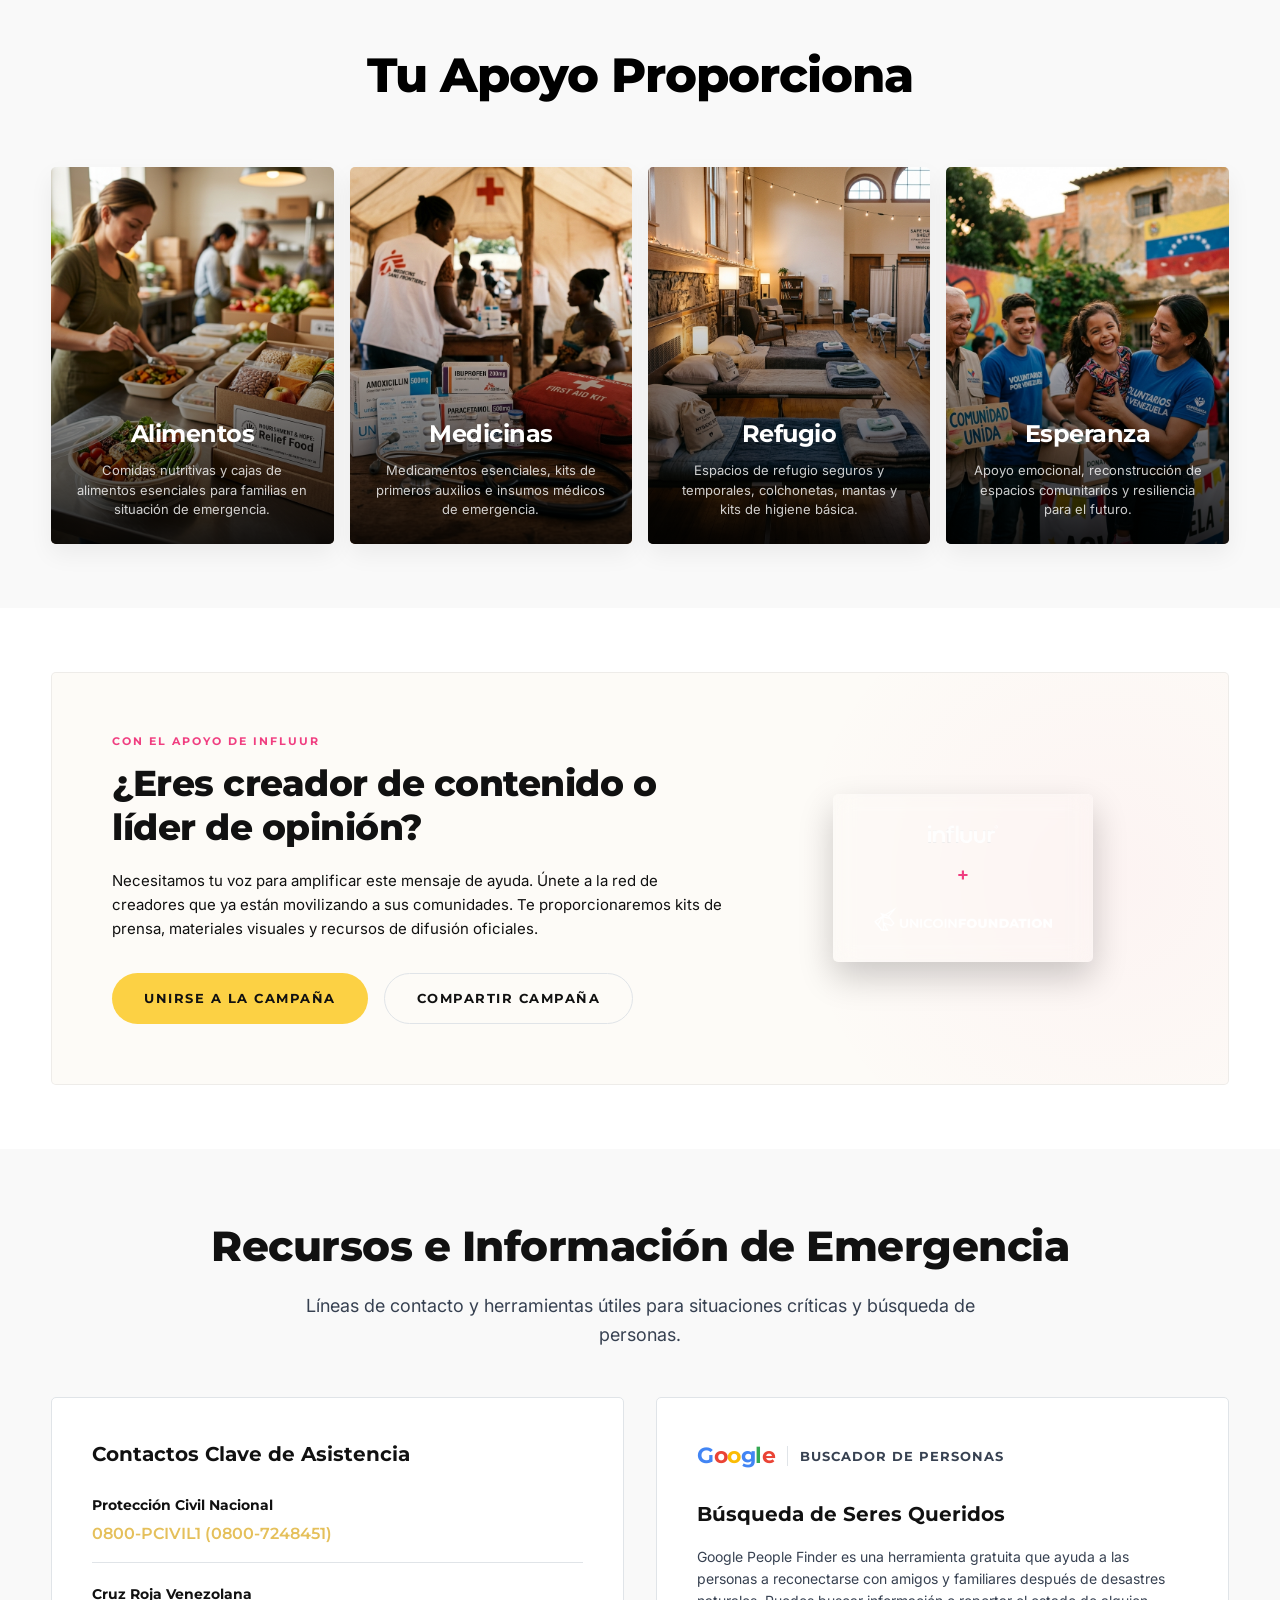
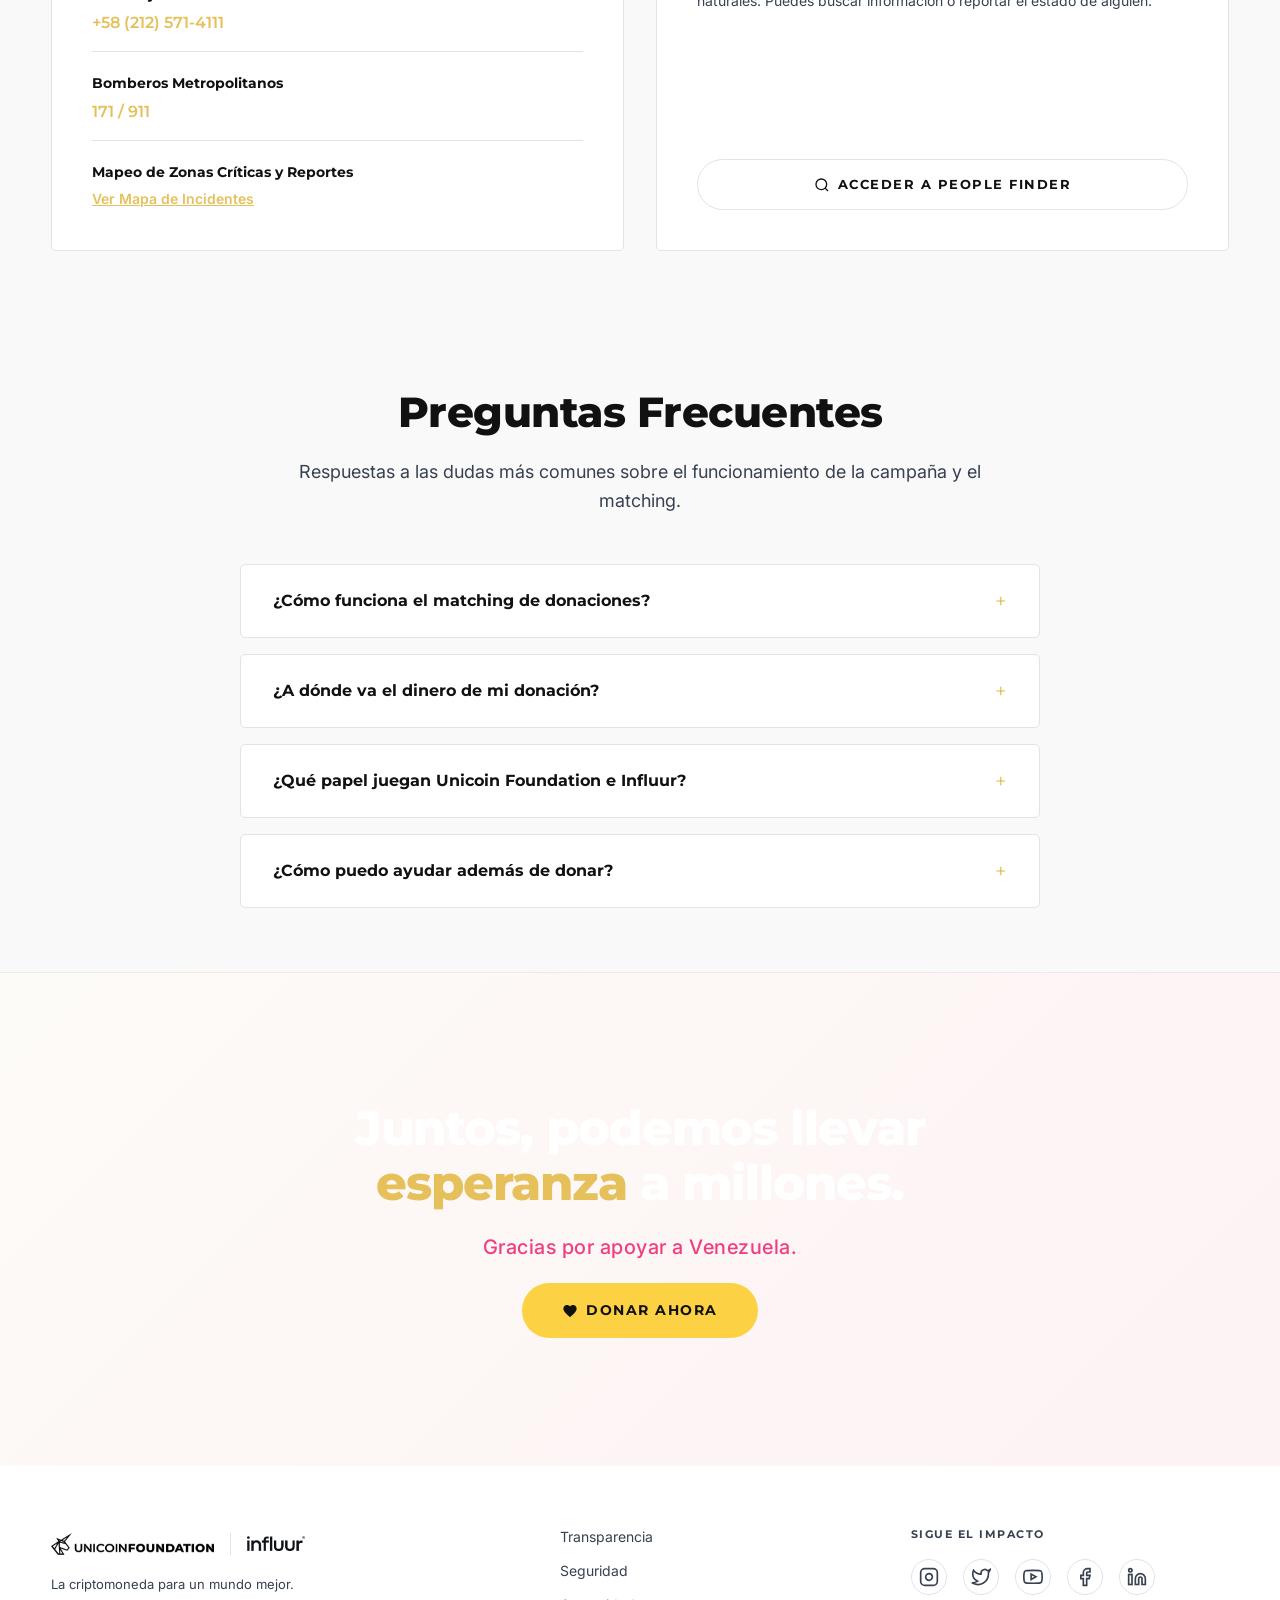
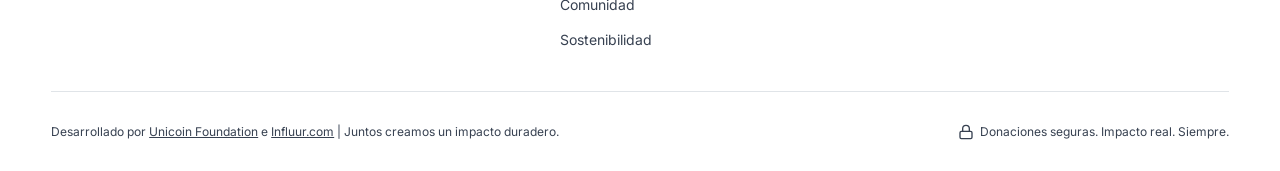
==== commit d51066a7: "Update favicon, title, meta description to Rise Venezuela, and add PayPal link to donate buttons" ====
--- a/index.html
+++ b/index.html
@@ -3,7 +3,8 @@
 <head>
     <meta charset="UTF-8">
     <meta name="viewport" content="width=device-width, initial-scale=1.0">
-    <title>Apoya a Venezuela | Campaña de Donaciones Terremoto</title>
+    <title>Rise Venezuela</title>
+    <meta name="description" content="Rise Venezuela">
     
     <!-- Premium Fonts -->
     <link rel="preconnect" href="https://fonts.googleapis.com">
@@ -30,10 +31,10 @@
                 <span class="lang-divider">|</span>
                 <a href="#" class="lang-option">EN</a>
             </div>
-            <button class="btn btn-primary open-modal-btn">
+            <a href="https://www.paypal.com/ncp/payment/RKGR4U5LAARNW" target="_blank" class="btn btn-primary">
                 <svg viewBox="0 0 24 24" fill="currentColor" width="14" height="14" style="margin-right: 6px; vertical-align: middle;"><path d="M12 21.35l-1.45-1.32C5.4 15.36 2 12.28 2 8.5 2 5.42 4.42 3 7.5 3c1.74 0 3.41.81 4.5 2.09C13.09 3.81 14.76 3 16.5 3 19.58 3 22 5.42 22 8.5c0 3.78-3.4 6.86-8.55 11.54L12 21.35z"/></svg>
                 Donar Ahora
-            </button>
+            </a>
         </div>
     </header>
 
@@ -44,10 +45,10 @@
             <div class="hero-text-box">
                 <h1 class="hero-title">Apoya a las víctimas<br class="hero-br">del terremoto<br class="hero-br">en Venezuela</h1>
                 <div class="hero-actions" style="margin-top: 36px;">
-                    <button class="btn btn-primary btn-large open-modal-btn">
+                    <a href="https://www.paypal.com/ncp/payment/RKGR4U5LAARNW" target="_blank" class="btn btn-primary btn-large">
                         <svg viewBox="0 0 24 24" fill="currentColor" width="16" height="16" style="margin-right: 8px; vertical-align: middle;"><path d="M12 21.35l-1.45-1.32C5.4 15.36 2 12.28 2 8.5 2 5.42 4.42 3 7.5 3c1.74 0 3.41.81 4.5 2.09C13.09 3.81 14.76 3 16.5 3 19.58 3 22 5.42 22 8.5c0 3.78-3.4 6.86-8.55 11.54L12 21.35z"/></svg>
                         Donar Ahora
-                    </button>
+                    </a>
                 </div>
             </div>
         </div>
@@ -100,7 +101,7 @@
                 <div class="help-card">
                     <h3>Donar</h3>
                     <p>Realiza una contribución directa para ayuda humanitaria de emergencia. Tu donación se duplicará dólar por dólar.</p>
-                    <button class="btn btn-primary open-modal-btn">Donar Ahora</button>
+                    <a href="https://www.paypal.com/ncp/payment/RKGR4U5LAARNW" target="_blank" class="btn btn-primary">Donar Ahora</a>
                 </div>
                 
                 <!-- Card 2: Amplify -->
@@ -411,10 +412,10 @@
             <div class="cta-content">
                 <h2 class="cta-title">Juntos, podemos llevar <span class="highlight-gold">esperanza</span> a millones.</h2>
                 <div class="cta-handwritten">Gracias por apoyar a Venezuela.</div>
-                <button class="btn btn-primary btn-large open-modal-btn">
+                <a href="https://www.paypal.com/ncp/payment/RKGR4U5LAARNW" target="_blank" class="btn btn-primary btn-large">
                     <svg viewBox="0 0 24 24" fill="currentColor" width="16" height="16" style="margin-right: 8px; vertical-align: middle;"><path d="M12 21.35l-1.45-1.32C5.4 15.36 2 12.28 2 8.5 2 5.42 4.42 3 7.5 3c1.74 0 3.41.81 4.5 2.09C13.09 3.81 14.76 3 16.5 3 19.58 3 22 5.42 22 8.5c0 3.78-3.4 6.86-8.55 11.54L12 21.35z"/></svg>
                     Donar Ahora
-                </button>
+                </a>
             </div>
         </div>
     </section>
